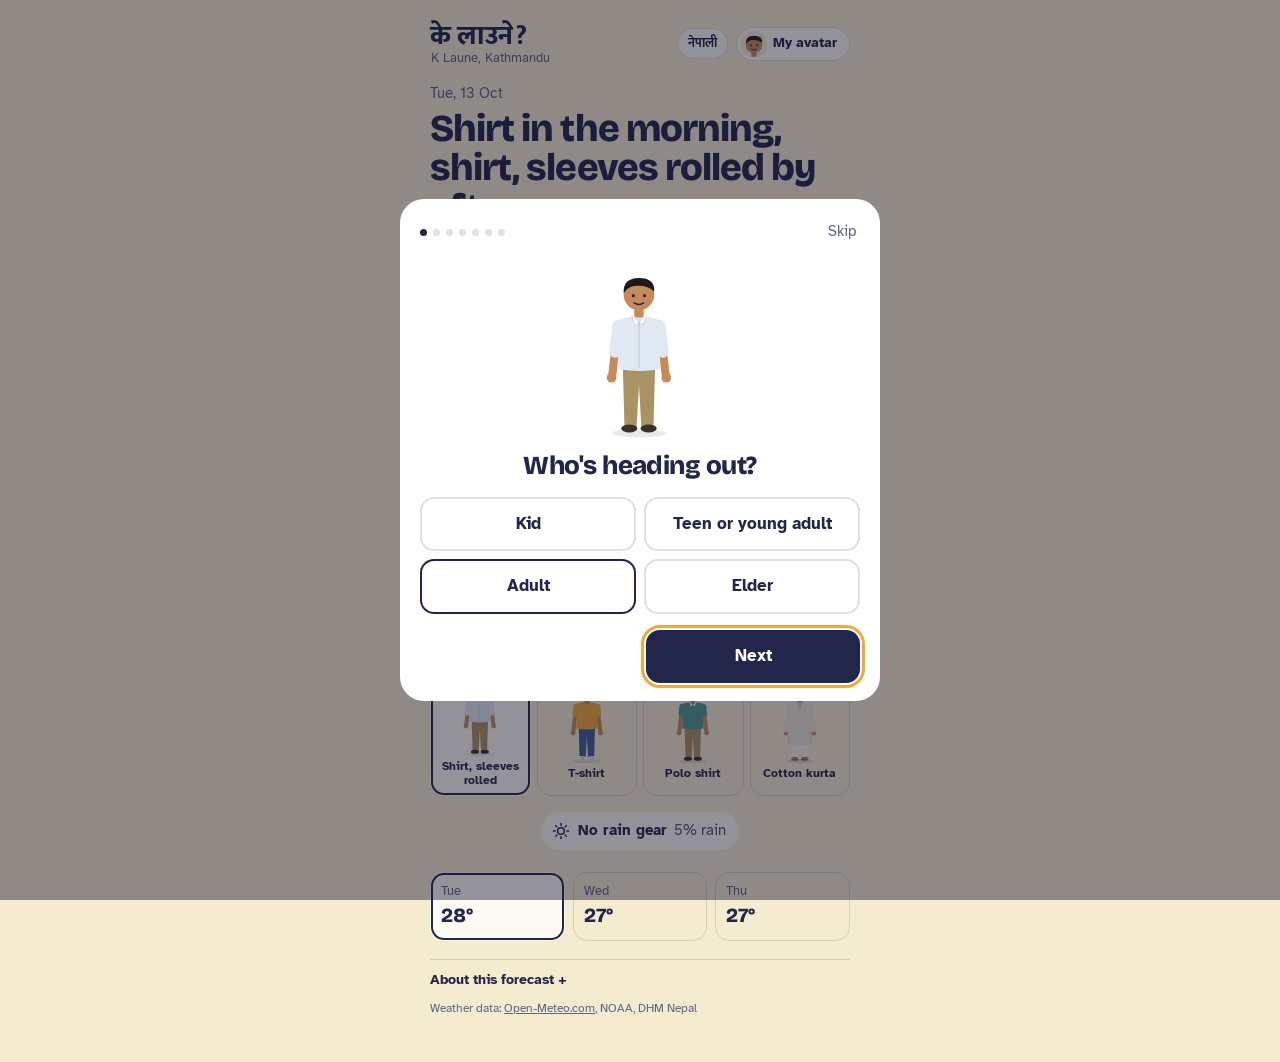
==== docs/index.html @ 072ea0e3 "K Laune (के लाउने?): MOS v2.1 forecasts, outfit app, verification log" ====
<!doctype html>
<html lang="en">
<head>
<meta charset="utf-8">
<meta name="viewport" content="width=device-width, initial-scale=1, viewport-fit=cover">
<title>के लाउने? K Laune — what to wear in Kathmandu</title>
<meta name="description" content="Kathmandu's forecast as an outfit on your own avatar: what to wear in the morning and afternoon, and whether to take an umbrella or raincoat.">
<link rel="preconnect" href="https://fonts.googleapis.com">
<link rel="preconnect" href="https://fonts.gstatic.com" crossorigin>
<link href="https://fonts.googleapis.com/css2?family=Bricolage+Grotesque:opsz,wght@12..96,600;12..96,800&family=Atkinson+Hyperlegible:wght@400;700&family=Mukta:wght@500;700;800&display=swap" rel="stylesheet">
<style>
:root{
  --ink:#22264b; --ink-soft:#5f6489; --line:rgba(34,38,75,.14); --card:rgba(255,255,255,.72); --sheet:#ffffff;
  --sky:#e4edf5; --monsoon:#3d6fb6; --marigold:#f2a93b; --floor:rgba(34,38,75,.10);
  --display:"Bricolage Grotesque", "Mukta", "Nirmala UI", system-ui, sans-serif;
  --body:"Atkinson Hyperlegible", "Mukta", "Nirmala UI", system-ui, -apple-system, "Segoe UI", sans-serif;
  box-sizing:border-box;
  padding-top:env(safe-area-inset-top,0px); padding-bottom:env(safe-area-inset-bottom,0px);
}
@media (prefers-color-scheme:dark){
  :root:not([data-theme="light"]){--ink:#eef1ff; --ink-soft:#a9aed6; --line:rgba(238,241,255,.16); --card:rgba(40,44,80,.72); --sheet:#22264a; --floor:rgba(0,0,0,.28)}
}
:root[data-theme="dark"]{--ink:#eef1ff; --ink-soft:#a9aed6; --line:rgba(238,241,255,.16); --card:rgba(40,44,80,.72); --sheet:#22264a; --floor:rgba(0,0,0,.28)}
html{scroll-padding-top:env(safe-area-inset-top,0px)}
*,*::before,*::after{box-sizing:border-box}
body{margin:0; color:var(--ink); font-family:var(--body); font-size:17px; line-height:1.45; background:var(--sky); transition:background-color .6s ease}
body[data-mood="cold"]{--sky:#d9e6f4} body[data-mood="mild"]{--sky:#e2eee2} body[data-mood="warm"]{--sky:#f5ebcf}
body[data-mood="hot"]{--sky:#f8ddc6} body[data-mood="rain"]{--sky:#d5dce8}
:root[data-theme="dark"] body{--sky:#1a1d37}
:root[data-theme="dark"] body[data-mood="hot"],:root[data-theme="dark"] body[data-mood="warm"]{--sky:#2a2134}
:root[data-theme="dark"] body[data-mood="rain"]{--sky:#152031}
main{max-width:460px; margin:0 auto; padding:22px 20px 32px}
header{display:flex; justify-content:space-between; align-items:center; gap:10px}
.logo{font-family:"Mukta", "Nirmala UI", var(--display); font-weight:800; font-size:27px; line-height:1; letter-spacing:0}
.logo small{display:block; margin:3px 0 0 1px; font-family:var(--body); font-weight:400; font-size:13px; color:var(--ink-soft); letter-spacing:0}
.hdr-right{display:flex; align-items:center; gap:8px}
.demo{font-size:12px; padding:2px 8px; border-radius:999px; border:1px solid var(--line); color:var(--ink-soft)}
.lang{border:1px solid var(--line); background:var(--card); color:inherit; font:inherit; font-size:13px; font-weight:700; border-radius:999px; padding:5px 10px; cursor:pointer}
.me{display:inline-flex; align-items:center; gap:6px; border:1px solid var(--line); background:var(--card); color:inherit; font:inherit; font-size:14px; font-weight:700; border-radius:999px; padding:3px 12px 3px 4px; cursor:pointer}
.me svg{width:26px; height:26px; border-radius:50%; background:var(--sky)}
.when{margin:18px 0 0; color:var(--ink-soft); font-size:15px}
h1{font-family:var(--display); font-weight:800; font-size:clamp(28px,8vw,38px); line-height:1.04; letter-spacing:-.025em; margin:4px 0 6px}
.stage{display:flex; justify-content:center; gap:6px; margin:6px -6px 0}
.look{flex:1 1 0; max-width:210px; text-align:center; appearance:none; background:none; border:0; color:inherit; font:inherit; padding:0 0 6px; border-radius:16px; cursor:pointer}
.stage.two .look[aria-pressed="true"]{background:var(--card)}
.ideas{margin:14px 0 0}
.ideas p{margin:0 0 8px; font-size:14px; color:var(--ink-soft); text-align:center}
.idea-row{display:grid; grid-template-columns:repeat(4,1fr); gap:6px}
.idea{appearance:none; border:1px solid var(--line); background:transparent; color:inherit; font:inherit; border-radius:14px; padding:4px 4px 8px; cursor:pointer; min-width:0}
.idea svg{display:block; width:100%; height:96px}
.idea span{display:block; font-size:12px; line-height:1.2; font-weight:700}
.idea[aria-pressed="true"]{background:var(--card); border-color:transparent; box-shadow:0 0 0 2px var(--ink) inset}
.look svg{display:block; width:100%; height:auto; max-height:300px}
.look .time{font-size:14px; color:var(--ink-soft)}
.look .temp{font-family:var(--display); font-weight:800; font-size:34px; line-height:1}
.look .feel{font-size:13px; color:var(--ink-soft)}
.look .wear{font-weight:700; font-size:15px}
.arrow{align-self:center; color:var(--ink-soft); font-size:22px; margin-top:-70px}
@media (prefers-reduced-motion:no-preference){
  .look.enter svg{animation:pop .5s cubic-bezier(.2,.9,.3,1.2) both}
  .look.enter + .arrow + .look.enter svg{animation-delay:.12s}
  @keyframes pop{from{opacity:0; transform:translateY(10px) scale(.96)}to{opacity:1; transform:none}}
}
.chips{display:flex; flex-wrap:wrap; justify-content:center; gap:8px; margin:16px 0 22px}
.chip{display:inline-flex; align-items:center; gap:7px; padding:8px 13px 8px 10px; border-radius:999px; background:var(--card); font-weight:700; font-size:15px}
.chip svg{width:20px; height:20px; stroke:currentColor; fill:none; stroke-width:1.8; stroke-linecap:round; stroke-linejoin:round}
.chip.wet{background:var(--monsoon); color:#fff}
.chip .sub{font-weight:400; opacity:.8}
.days{display:grid; grid-template-columns:repeat(3,1fr); gap:8px; margin:0 0 18px}
.day{appearance:none; border:1px solid var(--line); background:transparent; color:inherit; font:inherit; padding:9px 10px 10px; border-radius:14px; cursor:pointer; text-align:left; min-width:0}
.day[aria-pressed="true"]{background:var(--card); border-color:transparent; box-shadow:0 0 0 2px var(--ink) inset}
.day .d{display:block; font-size:13px; color:var(--ink-soft)}
.day .t{font-family:var(--display); font-weight:800; font-size:20px}
.day .u{font-size:14px; margin-left:4px}
button:focus-visible,summary:focus-visible{outline:3px solid var(--marigold); outline-offset:2px}
details{border-top:1px solid var(--line); padding-top:10px; font-size:14px; color:var(--ink-soft)}
summary{cursor:pointer; color:var(--ink); font-weight:700; list-style:none}
summary::-webkit-details-marker{display:none}
summary::after{content:" +"} details[open] summary::after{content:" −"}
details p{margin:8px 0}
.theme{background:none; border:1px solid var(--line); color:inherit; font:inherit; font-size:13px; border-radius:999px; padding:3px 10px; cursor:pointer}
.credit{font-size:12px; color:var(--ink-soft); margin-top:10px}
.credit a,details a{color:inherit}

/* ---- Make-your-avatar sheet ---- */
.sheet{position:fixed; inset:0; z-index:10; display:none; background:rgba(20,22,45,.45); padding:env(safe-area-inset-top,0px) 0 0}
.sheet.open{display:flex; align-items:flex-end; justify-content:center}
.panel{background:var(--sheet); width:100%; max-width:480px; max-height:100%; overflow:auto; border-radius:24px 24px 0 0;
  padding:18px 20px calc(18px + env(safe-area-inset-bottom,0px))}
@media (min-width:560px){.sheet.open{align-items:center} .panel{border-radius:24px}}
.panel-top{display:flex; justify-content:space-between; align-items:center}
.dots{display:flex; gap:6px}
.dots i{width:7px; height:7px; border-radius:50%; background:var(--line)}
.dots i.on{background:var(--ink)}
.skip{background:none; border:0; color:var(--ink-soft); font:inherit; font-size:15px; cursor:pointer; padding:4px}
.preview{display:flex; justify-content:center; height:190px; margin:6px 0 4px}
.preview svg{height:100%; width:auto}
.q{font-family:var(--display); font-weight:800; font-size:26px; letter-spacing:-.02em; margin:0 0 12px; text-align:center}
.opts{display:grid; grid-template-columns:1fr 1fr; gap:8px; margin:0 0 16px}
.opt{appearance:none; border:2px solid var(--line); background:transparent; color:inherit; font:inherit; font-weight:700; padding:13px 10px; border-radius:14px; cursor:pointer; text-align:center}
.opt small{display:block; font-weight:400; font-size:13px; color:var(--ink-soft)}
.opt[aria-pressed="true"]{border-color:var(--ink); background:var(--card)}
.glabel{margin:4px 0 8px; font-weight:700; font-size:14px; color:var(--ink-soft); text-align:center}
.swatches{display:flex; justify-content:center; gap:10px; margin:0 0 16px; flex-wrap:wrap}
.sw{width:44px; height:44px; border-radius:50%; border:3px solid transparent; cursor:pointer; box-shadow:0 0 0 1px var(--line)}
.sw[aria-pressed="true"]{border-color:var(--ink)}
.nav{display:flex; gap:10px}
.nav button{flex:1; font:inherit; font-weight:700; padding:13px; border-radius:14px; cursor:pointer}
.back{background:transparent; border:1px solid var(--line); color:inherit}
.next{background:var(--ink); color:var(--sheet); border:0}
</style>
</head>
<body data-mood="mild">
<main>
  <header>
    <span class="logo" lang="ne">के लाउने?<small id="t-sub">K Laune, Kathmandu</small></span>
    <span class="hdr-right"><span id="badge"></span><button class="lang" id="lang" type="button" aria-label="Change language"></button><button class="me" id="me" type="button"></button></span>
  </header>
  <p class="when" id="when">&nbsp;</p>
  <h1 id="headline">&nbsp;</h1>
  <div class="stage" id="stage" aria-live="polite"></div>
  <div class="ideas" id="ideas"></div>
  <div class="chips" id="chips"></div>
  <div class="days" id="days" role="group" aria-label="Choose a day"></div>
  <details>
    <summary id="t-about"></summary>
    <p id="conf"></p>
    <p id="updated"></p>
    <p id="t-how"></p>
    <p><button class="theme" id="theme" type="button"></button></p>
  </details>
  <p class="credit"><span id="t-data"></span> <a href="https://open-meteo.com/">Open-Meteo.com</a>, NOAA, DHM Nepal</p>
</main>

<div class="sheet" id="sheet" role="dialog" aria-modal="true" aria-labelledby="q">
  <div class="panel">
    <div class="panel-top"><span class="dots" id="dots"></span><button class="skip" id="skip" type="button"></button></div>
    <div class="preview" id="preview"></div>
    <h2 class="q" id="q"></h2>
    <div id="answers"></div>
    <div class="nav"><button class="back" id="back" type="button"></button><button class="next" id="next" type="button"></button></div>
  </div>
</div>
<script>
/* ===================== K Laune avatar + outfit engine (v3) ===================== */
const SKINS = ["#f1c9a5","#dfae84","#c68b59","#a86f45","#8a5530","#5f3a22"];
const HAIR_BLACK = "#1f1a17", HAIR_GREY = "#cfc9c1";
const INK = "#22264b";
const C = {
  tee:"#f2a93b", graphic:"#2f2f3a", polo:"#4e9a8e", shirt:"#dfe8f3", shirtF:"#f4e1e6", blouse:"#f4e1e6",
  sweater:"#9c3d54", hoodie:"#5b6b8c", hoodieF:"#c98aa4", jeans:"#3f5f8f", joggers:"#3b3f4f", chinos:"#a99263",
  trousers:"#3b3f55", trousersF:"#4a4560", shorts:"#5a6b7d", skirt:"#2f6f73", dress:"#2f6f73", sundress:"#e8b04a",
  jacket:"#34508a", bomber:"#5d6b3f", denim:"#4f78a8", blazer:"#2e3550", overcoat:"#7a6250", longcoat:"#a7764f",
  puffer:"#c2453d", cardigan:"#8a6d3b", istakot:"#2e3a55", shawl:"#6d5a8c",
  kurta:"#b8466a", kurtaSur:"#f3d9e0", kurtaM:"#e9e4d8", pyjama:"#f4f1ea", daura:"#efe4cb", dauraSur:"#e6dbc1",
  sari:"#c43d2f", sariBorder:"#e3b23c", sariBlouse:"#e3b23c",
  shoe:"#3a2f2a", sneaker:"#f4f4f6", sole:"#c9cdd6", tights:"#2b2a35", strap:"#7a5230",
  scarf:"#f2a93b", beanie:"#e9e2d0", raincoat:"#c9d84a", helmet:"#eef2f7", cap:"#4e9a8e",
  leather:"#2b2b30", flannel:"#b5413a", linen:"#e8dfcc", kurti:"#2f8f83",
  patasiBlouse:"#b3262e", patasi:"#1e1b22", patasiBorder:"#c22f35", patuka:"#f3efe6",
  bakhu:"#4a2f2a", bakhuBlouse:"#e9dfc8", cholo:"#d9577a", gunyu:"#3f8f5a", gunyuBorder:"#e3b23c"
};

/* ---------- Wardrobes: style → body → warmth tier 0 (very cold) … 5 (hot) ---------- */
const W_ = (label, top, o = {}) => ({label, top, ...o});
const WARDROBE = {
  street: {
    m:[W_("Puffer over hoodie","hoodie",{outer:"puffer",legs:"jeans",shoes:"sneaker"}), W_("Bomber jacket","tee",{outer:"bomber",legs:"jeans",shoes:"sneaker"}),
       W_("Hoodie","hoodie",{legs:"joggers",shoes:"sneaker"}), W_("Denim jacket","tee",{outer:"denim",legs:"jeans",shoes:"sneaker"}),
       W_("Graphic tee","graphic",{legs:"jeans",shoes:"sneaker"}), W_("Tee & shorts","graphic",{legs:"shorts",shoes:"sneaker",light:true})],
    f:[W_("Puffer over hoodie","hoodie",{outer:"puffer",legs:"jeans",shoes:"sneaker"}), W_("Bomber jacket","tee",{outer:"bomber",legs:"jeans",shoes:"sneaker"}),
       W_("Hoodie","hoodie",{legs:"jeans",shoes:"sneaker"}), W_("Denim jacket","tee",{outer:"denim",legs:"jeans",shoes:"sneaker"}),
       W_("Graphic tee","graphic",{legs:"jeans",shoes:"sneaker"}), W_("Tee & skirt","tee",{legs:"skirt",shoes:"sneaker",light:true})]
  },
  smart: {
    m:[W_("Overcoat","shirt",{outer:"overcoat",legs:"trousers",shoes:"shoe"}), W_("Shirt & blazer","shirt",{outer:"blazer",legs:"trousers",shoes:"shoe"}),
       W_("Sweater over shirt","sweater",{collar:true,legs:"chinos",shoes:"shoe"}), W_("Shirt","shirt",{legs:"chinos",shoes:"shoe"}),
       W_("Shirt, sleeves rolled","shirt",{rolled:true,legs:"chinos",shoes:"shoe"}), W_("Polo shirt","polo",{legs:"chinos",shoes:"shoe",light:true})],
    f:[W_("Long coat","blouse",{outer:"longcoat",legs:"trousers",shoes:"boot"}), W_("Blazer","blouse",{outer:"blazer",legs:"trousers",shoes:"shoe"}),
       W_("Sweater","sweater",{legs:"trousers",shoes:"shoe"}), W_("Blouse","blouse",{legs:"trousers",shoes:"shoe"}),
       W_("Short-sleeve blouse","blouse",{short:true,legs:"trousers",shoes:"shoe"}), W_("Light blouse","blouse",{short:true,legs:"trousers",shoes:"sandal",light:true})]
  },
  dress: {
    f:[W_("Dress, coat & tights","dress",{outer:"longcoat",legs:"tights",shoes:"boot"}), W_("Dress & cardigan","dress",{outer:"cardigan",legs:"tights",shoes:"boot"}),
       W_("Long-sleeve dress","dress",{legs:"tights",shoes:"shoe"}), W_("Long-sleeve dress","dress",{legs:"bare",shoes:"shoe"}),
       W_("Dress","dress",{short:true,legs:"bare",shoes:"shoe"}), W_("Sundress","sundress",{short:true,legs:"bare",shoes:"sandal",light:true})]
  },
  kurta: {
    m:[W_("Puffer over kurta","kurtaM",{outer:"puffer",legs:"pyjama",shoes:"shoe"}), W_("Kurta + coat","kurtaM",{outer:"jacket",legs:"pyjama",shoes:"shoe"}),
       W_("Kurta + istakot","kurtaM",{outer:"istakot",legs:"pyjama",shoes:"shoe"}), W_("Kurta-pyjama","kurtaM",{legs:"pyjama",shoes:"shoe"}),
       W_("Kurta-pyjama","kurtaM",{legs:"pyjama",shoes:"sandal"}), W_("Cotton kurta","kurtaM",{legs:"pyjama",shoes:"sandal",light:true})],
    f:[W_("Puffer over kurta","kurta",{outer:"puffer",legs:"suruwal",shoes:"shoe"}), W_("Kurta + shawl","kurta",{outer:"shawl",legs:"suruwal",shoes:"shoe"}),
       W_("Kurta + cardigan","kurta",{outer:"cardigan",legs:"suruwal",shoes:"shoe"}), W_("Kurta-suruwal","kurta",{legs:"suruwal",shoes:"shoe"}),
       W_("Cotton kurta","kurta",{short:true,legs:"suruwal",shoes:"sandal"}), W_("Light cotton kurta","kurta",{short:true,legs:"suruwal",shoes:"sandal",light:true})]
  },
  daura: {
    m:[W_("Puffer over daura","daura",{outer:"puffer",legs:"dauraSur",shoes:"shoe",topi:true}), W_("Daura + coat","daura",{outer:"jacket",legs:"dauraSur",shoes:"shoe",topi:true}),
       W_("Daura + istakot","daura",{outer:"istakot",legs:"dauraSur",shoes:"shoe",topi:true}), W_("Daura-suruwal","daura",{legs:"dauraSur",shoes:"shoe",topi:true}),
       W_("Daura-suruwal","daura",{legs:"dauraSur",shoes:"shoe",topi:true}), W_("Light daura","daura",{legs:"dauraSur",shoes:"sandal",topi:true,light:true})]
  },
  sari: {
    f:[W_("Puffer over sari","sari",{outer:"puffer",legs:"sari",shoes:"shoe"}), W_("Sari + shawl","sari",{outer:"shawl",legs:"sari",shoes:"shoe"}),
       W_("Sari + cardigan","sari",{outer:"cardigan",legs:"sari",shoes:"shoe"}), W_("Sari","sari",{legs:"sari",shoes:"shoe"}),
       W_("Sari","sari",{legs:"sari",shoes:"sandal"}), W_("Light cotton sari","sari",{legs:"sari",shoes:"sandal",light:true})]
  }
};
const STYLE_NAMES = {street:"Streetwear", smart:"Smart casual", dress:"Dresses", kurta:"Kurta", daura:"Daura-suruwal", sari:"Sari"};
const STYLE_SUB = {street:"tees, hoodies, jeans", smart:"shirts, blazers, trousers", dress:"dresses, cardigans", kurta:"kurta-suruwal / pyjama", daura:"with dhaka topi", sari:"with shawl in winter"};
const stylesFor = sex => Object.keys(WARDROBE).filter(k => WARDROBE[k][sex === "f" ? "f" : "m"]);
const defaultStyle = (age, sex) => age === "kid" || age === "young" ? "street" : age === "adult" ? "smart"
                                 : sex === "f" ? "sari" : sex === "m" ? "daura" : "kurta";
const HAIRS = {m:[["short","Short"],["buzz","Buzz cut"],["curly","Curly"],["tied","Tied back"]],
               f:[["long","Long"],["bun","Bun"],["braid","Braid"],["ponytail","Ponytail"],["bob","Bob"]],
               n:[["short","Short"],["buzz","Buzz cut"],["curly","Curly"],["long","Long"],["bun","Bun"],["bob","Bob"]]};
const TIER_MAX = [8,13,17,21,30,99];
const tierOf = t => TIER_MAX.findIndex(x => t < x);
const wardrobe = (P, tier) => WARDROBE[P.style][P.sex === "f" ? "f" : "m"][tier];

/* ---------- Body geometry ---------- */
const GEO = {
  m:{arms:[[34,76,27,136],[86,76,93,136]], hands:[[26,141],[94,141]], sl:36, sr:84,
     torso:(y, f = 0) => `M37 68 Q60 62 83 68 L${86 + f} ${y} Q60 ${y + 5} ${34 - f} ${y} Z`,
     legs:"M40 128 H80 L78 202 H63 L60 150 L57 202 H42 Z", legX:[49,71]},
  f:{arms:[[38,77,32,134],[82,77,88,134]], hands:[[31,139],[89,139]], sl:39, sr:81,
     torso:(y, f = 0) => y <= 112
       ? `M40 69 Q60 64 80 69 C79 88 77 100 77 ${y} Q60 ${y + 4} 43 ${y} C43 100 41 88 40 69 Z`
       : `M40 69 Q60 64 80 69 C79 88 76 100 77 110 C78 118 ${81 + f} ${y - 14} ${81 + f} ${y} Q60 ${y + 5} ${39 - f} ${y} C${39 - f} ${y - 14} 42 118 43 110 C44 100 41 88 40 69 Z`,
     legs:"M43 126 H77 L75 202 H63 L60 150 L57 202 H45 Z", legX:[50,70]}
};

/* ---------- Avatar ---------- */
function avatar(o, P){
  const W = o.outfit || wardrobe(P, o.tier), G = GEO[P.sex === "f" ? "f" : "m"], fem = P.sex === "f";
  const skin = SKINS[P.skin], hairCol = P.age === "elder" ? HAIR_GREY : HAIR_BLACK, cold = o.tier === 0;
  const tunicLen = W.top === "kurta" || W.top === "kurtaM" || W.top === "daura" ? (fem ? 172 : 168) : W.top === "kurti" ? 152 : W.top === "bakhuM" ? 170 : 0;
  const long = !(W.short || ["tee","graphic","polo","sundress"].includes(W.top));
  const modern = o.outfit ? o.outfit.family === "modern" : ["street"].includes(P.style);
  const backpack = modern && !["smart"].includes(P.style) && (P.age === "young" || P.age === "kid") && !o.raincoat;
  let s = `<ellipse cx="60" cy="210" rx="34" ry="5" fill="var(--floor)"/>`;

  // hair behind the body
  if (!o.raincoat) s += hairBack(P.hair, hairCol, fem);
  // hood behind the head
  if (W.top === "hoodie" && W.outer !== "puffer") s += `<path d="M42 64 Q60 46 78 64 L74 72 Q60 64 46 72 Z" fill="${fem ? C.hoodieF : C.hoodie}"/>`;

  // ---- legs + shoes
  s += legs(W, G, skin, fem);
  s += shoes(W.shoes, G, skin);

  // ---- arms (skin) + hands
  s += G.arms.map(([x1,y1,x2,y2]) => `<line x1="${x1}" y1="${y1}" x2="${x2}" y2="${y2}" stroke="${skin}" stroke-width="${fem ? 9 : 10}" stroke-linecap="round"/>`).join("");
  s += G.hands.map(([x,y]) => `<circle cx="${x}" cy="${y}" r="${fem ? 5.5 : 6}" fill="${o.gloves ? "#2b2f45" : skin}"/>`).join("");

  // ---- main top
  const topCol = {tee:C.tee, graphic:C.graphic, polo:C.polo, shirt:fem ? C.shirtF : C.shirt, blouse:C.blouse, sweater:C.sweater,
    hoodie:fem ? C.hoodieF : C.hoodie, kurta:C.kurta, kurtaM:C.kurtaM, daura:C.daura, sari:C.sariBlouse, dress:C.dress, sundress:C.sundress,
    flannel:C.flannel, linen:C.linen, kurti:C.kurti, patasi:C.patasiBlouse, bakhu:C.bakhuBlouse, bakhuM:C.bakhu, cholo:C.cholo}[W.top];
  if (W.top === "dress" || W.top === "sundress") {
    s += `<path d="${fem ? "M43 108 H77 L90 184 Q60 190 30 184 Z" : "M38 108 H82 L92 184 Q60 190 28 184 Z"}" fill="${topCol}"/>`;
    s += `<path d="${G.torso(112)}" fill="${topCol}"/><path d="M43 110 Q60 114 77 110" stroke="#000" stroke-opacity=".15" stroke-width="2" fill="none"/>`;
    if (W.top === "sundress") s += `<path d="M47 70 Q60 80 73 70" stroke="${skin}" stroke-width="7" fill="none"/>`;
  } else if (W.top === "bakhu") {          // Sherpa chuba: sleeveless robe over a blouse, striped apron
    s += `<path d="${G.torso(112)}" fill="${C.bakhuBlouse}"/>`;
    s += `<path d="M${G.sl + 4} 70 L${G.sr - 4} 70 L${G.sr + 8} 204 H${G.sl - 8} Z" fill="${C.bakhu}"/>`;
    s += [0,1,2,3,4,5,6,7,8].map(i => `<rect x="49" y="${122 + i * 8.6}" width="22" height="8.6" fill="${["#c43d2f","#e3b23c","#3f8f5a","#3d6fb6","#e9dfc8","#c43d2f","#e3b23c","#3f8f5a","#3d6fb6"][i]}"/>`).join("");
    s += `<rect x="${G.sl}" y="114" width="${G.sr - G.sl}" height="7" rx="2" fill="#c43d2f"/>`;
  } else if (W.top === "patasi" || W.top === "cholo") {   // haku patasi / gunyu-cholo: blouse, patuka at the waist
    s += `<path d="${G.torso(122)}" fill="${topCol}"/>`;
    if (W.top === "cholo") s += `<path d="M44 68 Q60 92 76 110 M76 68 Q60 92 44 110" stroke="#000" stroke-opacity=".18" stroke-width="1.6" fill="none"/>`;
    s += `<rect x="${G.sl + 1}" y="116" width="${G.sr - G.sl - 2}" height="12" rx="3" fill="${C.patuka}"/>`;
  } else if (W.top === "sari") {
    s += `<path d="${G.torso(110)}" fill="${C.sariBlouse}"/><path d="M43 108 Q60 112 77 108 L78 126 H42 Z" fill="${skin}"/>`;
  } else if (tunicLen) {
    s += `<path d="${G.torso(tunicLen, fem ? 6 : 4)}" fill="${topCol}"/>`;
    s += `<path d="M${fem ? 35 : 33} ${tunicLen - 26} L${fem ? 33 : 31} ${tunicLen} M${fem ? 85 : 87} ${tunicLen - 26} L${fem ? 87 : 89} ${tunicLen}" stroke="#000" stroke-opacity=".15" stroke-width="1.5"/>`;
    if (W.top === "daura") s += `<path d="M44 68 Q66 92 80 126" stroke="#000" stroke-opacity=".22" stroke-width="1.6" fill="none"/><circle cx="70" cy="100" r="1.8" fill="#8a6d3b"/><circle cx="77" cy="114" r="1.8" fill="#8a6d3b"/>`;
    else s += `<path d="M54 64 L60 80 L66 64" stroke="${W.top === "kurta" ? skin : "#c9c2b0"}" stroke-width="3" fill="none"/>`;
  } else {
    s += `<path d="${G.torso(130)}" fill="${topCol}"/>`;
    if (W.top === "flannel") s += [78,94,110].map(y => `<path d="M${G.sl} ${y} H${G.sr}" stroke="#4a1f1c" stroke-opacity=".55" stroke-width="3"/>`).join("") +
      [46,56,64,74].map(x => `<path d="M${x} 66 V130" stroke="#4a1f1c" stroke-opacity=".4" stroke-width="2.5"/>`).join("");
    if (W.top === "graphic") s += `<circle cx="60" cy="96" r="9" fill="${C.tee}"/><path d="M55 96 L59 100 L66 92" stroke="${INK}" stroke-width="2" fill="none"/>`;
    if (W.top === "tee" || W.top === "graphic") s += `<path d="M52 64 Q60 70 68 64" stroke="${skin}" stroke-width="4" fill="none"/>`;
    if (W.top === "sweater") s += `<path d="M${fem ? 40 : 35} 125 Q60 130 ${fem ? 80 : 85} 125" stroke="#000" stroke-opacity=".18" stroke-width="5" fill="none"/>`;
    if (W.top === "hoodie") s += `<path d="M48 108 H72 L74 124 H46 Z" fill="#000" opacity=".12"/><path d="M55 66 V82 M65 66 V82" stroke="#fff" stroke-width="1.5"/>`;
    if (["shirt","polo","flannel","linen"].includes(W.top) || W.collar) s += `<path d="M51 63 L60 72 L55 76 Z M69 63 L60 72 L65 76 Z" fill="${W.collar ? C.shirt : "#fff"}" stroke="#000" stroke-opacity=".15"/>`;
    if (["shirt","flannel","linen"].includes(W.top) && !W.collar) s += `<path d="M60 72 V128" stroke="#000" stroke-opacity=".15" stroke-width="1.2"/>`;
    if (W.top === "blouse") s += `<path d="M50 65 Q60 76 70 65" stroke="#fff" stroke-width="3" fill="none"/>`;
  }
  // ---- sleeves
  const outerSleeve = {jacket:C.jacket, bomber:C.bomber, denim:C.denim, leather:C.leather, blazer:C.blazer, overcoat:C.overcoat, longcoat:C.longcoat,
                       puffer:C.puffer, cardigan:C.cardigan}[W.outer];
  const sleeveCol = outerSleeve || topCol, sw = W.outer === "puffer" ? 17 : outerSleeve ? 15 : (fem ? 11 : 13);
  if (W.top !== "sundress") s += G.arms.map(([x1,y1,x2,y2]) => {
    if (long && !W.rolled || outerSleeve) return `<line x1="${x1}" y1="${y1}" x2="${x2}" y2="${y2 - 3}" stroke="${sleeveCol}" stroke-width="${sw}" stroke-linecap="round"/>` +
      (W.outer === "bomber" ? `<line x1="${x2 + (x1 - x2) * .08}" y1="${y2 - 8}" x2="${x2}" y2="${y2 - 3}" stroke="#4a5532" stroke-width="${sw}" stroke-linecap="round"/>` : "");
    const k = W.rolled ? .55 : .3;
    return `<line x1="${x1}" y1="${y1}" x2="${x1 + (x2 - x1) * k}" y2="${y1 + (y2 - y1) * k}" stroke="${topCol}" stroke-width="${fem ? 12 : 14}" stroke-linecap="round"/>`;
  }).join("");
  // sari pallu
  if (W.top === "cholo" && W.outer !== "puffer") s += `<path d="M80 126 L86 122 L46 64 L38 69 Z" fill="${C.gunyu}"/><path d="M82 124 L86 122 L46 64 L43 66 Z" fill="${C.gunyuBorder}"/>`;
  if (W.top === "sari" && W.outer !== "puffer") s += `<path d="M80 128 L86 124 L46 64 L38 69 Z" fill="${C.sari}"/><path d="M82 126 L86 124 L46 64 L43 66 Z" fill="${C.sariBorder}"/>`;

  if (W.top === "bakhuM") s += `<path d="M44 68 Q64 90 78 128" stroke="#000" stroke-opacity=".25" stroke-width="1.6" fill="none"/><rect x="${G.sl - 1}" y="118" width="${G.sr - G.sl + 2}" height="8" rx="3" fill="#c43d2f"/>`;
  // ---- outer layers
  const len = tunicLen ? 150 : W.top === "sari" || W.top === "dress" ? 150 : 136;
  const panels = (col, l, gap = 3) => `<path d="M${G.sl} 67 L${60 - gap} 65 L${60 - gap - 1} ${l} L${G.sl - 3} ${l - 2} Z" fill="${col}"/><path d="M${G.sr} 67 L${60 + gap} 65 L${60 + gap + 1} ${l} L${G.sr + 3} ${l - 2} Z" fill="${col}"/>`;
  if (W.outer === "jacket") s += panels(C.jacket, len) + `<path d="M49 64 L57 65 L52 80 Z M71 64 L63 65 L68 80 Z" fill="#26407a"/>`;
  if (W.outer === "leather") s += panels(C.leather, 132) + `<path d="M48 63 L58 67 L53 78 Z M72 63 L62 67 L67 78 Z" fill="#1c1c20"/><path d="M57 66 L56 132" stroke="#9aa0ad" stroke-width="1.4"/>`;
  if (W.outer === "denim") s += panels(C.denim, 134) + `<path d="M${G.sl + 4} 92 H55 M65 92 H${G.sr - 4}" stroke="#fff" stroke-opacity=".5" stroke-width="1.2" stroke-dasharray="2 2"/><path d="M48 63 L57 66 L53 76 Z M72 63 L63 66 L67 76 Z" fill="#3d6492"/>`;
  if (W.outer === "bomber") s += `<path d="${G.torso(130)}" fill="${C.bomber}"/><path d="M${fem ? 42 : 36} 126 Q60 131 ${fem ? 78 : 84} 126" stroke="#4a5532" stroke-width="6" fill="none"/><path d="M60 66 V130" stroke="#c9b98f" stroke-width="1.5"/><path d="M50 64 Q60 70 70 64" stroke="#4a5532" stroke-width="5" fill="none"/>`;
  if (W.outer === "blazer") s += panels(C.blazer, len, 5) + `<path d="M${G.sl + 6} 66 L55 66 L57 92 Z M${G.sr - 6} 66 L65 66 L63 92 Z" fill="#232a40"/><circle cx="56" cy="110" r="1.6" fill="#cdb68f"/>`;
  if (W.outer === "overcoat" || W.outer === "longcoat") {
    const col = C[W.outer];
    s += panels(col, fem ? 176 : 170, 2) + `<path d="M${G.sl + 5} 66 L56 66 L57 90 Z M${G.sr - 5} 66 L64 66 L63 90 Z" fill="#000" opacity=".15"/>`;
    if (W.outer === "longcoat") s += `<rect x="${G.sl - 2}" y="112" width="${G.sr - G.sl + 4}" height="6" rx="2" fill="#7d5636"/>`;
  }
  if (W.outer === "cardigan") s += panels(C.cardigan, len, 6);
  if (W.outer === "istakot") s += `<path d="M${G.sl + 3} 68 L56 66 L57 128 L${G.sl + 2} 126 Z" fill="${C.istakot}"/><path d="M${G.sr - 3} 68 L64 66 L63 128 L${G.sr - 2} 126 Z" fill="${C.istakot}"/><circle cx="61" cy="90" r="1.4" fill="#cdb68f"/><circle cx="61" cy="104" r="1.4" fill="#cdb68f"/>`;
  if (W.outer === "shawl") s += `<path d="M${G.sl - 3} 70 Q60 58 ${G.sr + 3} 70 L${G.sr + 6} 98 Q60 88 ${G.sl - 6} 98 Z" fill="${C.shawl}"/><path d="M${G.sl - 6} 96 L${G.sl} 150 L${G.sl + 10} 148 L${G.sl + 8} 92 Z M${G.sr + 6} 96 L${G.sr} 150 L${G.sr - 10} 148 L${G.sr - 8} 92 Z" fill="${C.shawl}"/>`;
  if (W.outer === "puffer") {
    const pl = fem && (W.top === "dress" || W.top === "sari" || tunicLen) ? 160 : len;
    s += `<path d="${G.torso(pl, 3)}" fill="${C.puffer}"/>` + [84,100,116,132,148].filter(y => y < pl - 4).map(y => `<path d="M${G.sl - 2} ${y} Q60 ${y + 5} ${G.sr + 2} ${y}" stroke="#000" stroke-opacity=".16" stroke-width="2" fill="none"/>`).join("");
  }
  if (cold || W.scarf) s += `<path d="M44 64 Q60 74 76 64 L77 70 Q60 80 43 70 Z" fill="${C.scarf}"/><rect x="62" y="70" width="8" height="22" rx="3" fill="${C.scarf}"/>`;
  if (backpack) s += `<path d="M${G.sl + 6} 66 L${G.sl + 9} 112 M${G.sr - 6} 66 L${G.sr - 9} 112" stroke="${C.strap}" stroke-width="4" stroke-linecap="round"/>`;
  if (o.raincoat) s += `<path d="M28 62 Q60 50 92 62 L104 160 Q60 168 16 160 Z" fill="${C.raincoat}" opacity=".93"/><path d="M60 58 V164" stroke="#000" stroke-opacity=".15" stroke-width="1.5"/>`;

  // ---- neck + head
  s += `<rect x="${fem ? 55 : 54}" y="54" width="${fem ? 10 : 12}" height="12" rx="4" fill="${skin}"/><circle cx="60" cy="38" r="${P.age === "kid" ? 21 : 19}" fill="${skin}"/>`;
  const hatted = cold || W.topi || o.cap || o.raincoat;
  if (o.raincoat) s += `<path d="M38 44 Q36 12 60 12 Q84 12 82 44 Q80 22 60 21 Q40 22 38 44 Z" fill="${C.raincoat}"/>`;
  else if (!hatted) s += hairFront(P.hair, hairCol);
  else if (["long","braid","bob","ponytail"].includes(P.hair)) s += `<path d="M41 36 Q41 28 46 26 L44 42 Z M79 36 Q79 28 74 26 L76 42 Z" fill="${hairCol}"/>`;
  if (P.hair === "braid" && !o.raincoat) s += [56,66,76,86,96].map((y,i) => `<ellipse cx="${74 + i * .6}" cy="${y}" rx="4.4" ry="5.8" fill="${hairCol}"/>`).join("");
  if (!o.raincoat) {
    if (cold) s += `<path d="M40 36 Q40 14 60 14 Q80 14 80 36 Z" fill="${C.beanie}"/><rect x="39" y="31" width="42" height="7" rx="3.5" fill="#d5ccb5"/><circle cx="60" cy="12" r="4" fill="${C.beanie}"/>`;
    else if (W.topi) s += `<path d="M42 28 L45 13 Q60 9 75 13 L78 28 Z" fill="#8b2b2b"/><path d="M44 18 H76 M43 23 H77" stroke="#f2a93b" stroke-width="2" stroke-dasharray="3 2"/>`;
    else if (o.cap) s += `<path d="M41 31 Q42 16 60 16 Q78 16 79 31 Z" fill="${C.cap}"/><path d="M58 30 Q76 27 90 33 Q76 35 58 33 Z" fill="#3c7f74"/>`;
  }
  // ---- face
  if (o.sunglasses) s += `<rect x="46" y="36" width="11" height="6" rx="3" fill="${INK}"/><rect x="63" y="36" width="11" height="6" rx="3" fill="${INK}"/><line x1="57" y1="38" x2="63" y2="38" stroke="${INK}" stroke-width="1.5"/>`;
  else {
    s += `<circle cx="53" cy="39" r="2" fill="${INK}"/><circle cx="67" cy="39" r="2" fill="${INK}"/>`;
    if (fem) s += `<path d="M50 36 L48 34.5 M70 36 L72 34.5" stroke="${INK}" stroke-width="1.2" stroke-linecap="round"/>`;
    if (P.age === "elder") s += `<circle cx="53" cy="39" r="5.5" stroke="${INK}" stroke-width="1.3" fill="none"/><circle cx="67" cy="39" r="5.5" stroke="${INK}" stroke-width="1.3" fill="none"/><line x1="58.5" y1="39" x2="61.5" y2="39" stroke="${INK}" stroke-width="1.3"/>`;
  }
  if (P.facial === "beard") s += `<path d="M42 40 Q44 58 60 59 Q76 58 78 40 Q74 50 66 50 Q60 46 54 50 Q46 50 42 40 Z" fill="${hairCol}"/>`;
  if (P.facial === "mustache" || P.facial === "beard") s += `<path d="M53 46 Q60 42 67 46 Q60 45 53 46 Z" fill="${hairCol}" stroke="${hairCol}" stroke-width="2"/>`;
  s += `<path d="M54 48 Q60 52 66 48" stroke="${INK}" stroke-width="1.8" fill="none" stroke-linecap="round"/>`;
  if (fem) s += `<path d="M56 49 Q60 51 64 49" stroke="#b5505a" stroke-width="1.6" fill="none" stroke-linecap="round" opacity=".7"/>`;

  // ---- accessories
  if (o.helmet) s += `<path d="M6 160 A13 13 0 0 1 32 160 Z" fill="${C.helmet}" stroke="${INK}" stroke-width="1.3"/><path d="M10 156 H28" stroke="#5d7fa8" stroke-width="3"/>`;
  else if (o.bottle) s += `<rect x="${G.hands[0][0] - 7}" y="134" width="10" height="20" rx="3" fill="#7cc4e0" stroke="${INK}" stroke-width="1.2"/>`;
  const hx = G.hands[1][0], hy = G.hands[1][1];
  if (o.umbrella === "closed") s += `<path d="M${hx + 4} ${hy - 1} L${hx + 18} ${hy + 55}" stroke="${INK}" stroke-width="3" stroke-linecap="round"/><path d="M${hx + 1} ${hy - 5} Q${hx - 2} ${hy - 13} ${hx + 4} ${hy - 14}" stroke="${INK}" stroke-width="3" fill="none" stroke-linecap="round"/><path d="M${hx + 6} ${hy + 5} L${hx + 14} ${hy + 9} L${hx + 20} ${hy + 51} L${hx + 16} ${hy + 55} Z" fill="${C.jacket}"/>`;
  if (o.umbrella === "open") s += `<line x1="${hx}" y1="${hy}" x2="${hx}" y2="-2" stroke="${INK}" stroke-width="3"/><path d="M${hx - 40} 2 Q${hx} -34 ${hx + 40} 2 Q${hx + 30} -4 ${hx + 20} 2 Q${hx + 10} -4 ${hx} 2 Q${hx - 10} -4 ${hx - 20} 2 Q${hx - 30} -4 ${hx - 40} 2 Z" fill="${C.jacket}"/>`;
  if (o.rain) s += [[8,20],[22,60],[114,70],[4,100],[120,120],[30,186]].map(([x,y]) => `<line x1="${x}" y1="${y}" x2="${x - 3}" y2="${y + 9}" stroke="${C.jacket}" stroke-width="2" stroke-linecap="round" opacity=".7"/>`).join("");

  const scale = {kid:.76, young:.93, adult:1, elder:.97}[P.age];
  const body = scale === 1 ? s : `<g transform="translate(60 210) scale(${scale}) translate(-60 -210)">${s}</g>`;
  const vb = o.umbrella === "open" ? "-12 -40 152 262" : "-12 -14 146 236";
  return `<svg viewBox="${vb}" xmlns="http://www.w3.org/2000/svg" role="img" aria-label="${((o.time || "") + ": " + W.label).replace(/&/g, "and")}">${body}</svg>`;
}

function legs(W, G, skin, fem){
  const [lx, rx] = G.legX;
  const bare = (y0, col = skin) => `<line x1="${lx}" y1="${y0}" x2="${lx}" y2="200" stroke="${col}" stroke-width="9" stroke-linecap="round"/><line x1="${rx}" y1="${y0}" x2="${rx}" y2="200" stroke="${col}" stroke-width="9" stroke-linecap="round"/>`;
  switch (W.legs) {
    case "jeans": return `<path d="${G.legs}" fill="${C.jeans}"/><path d="M${lx + 2} 160 V200 M${rx - 2} 160 V200" stroke="#fff" stroke-opacity=".15" stroke-width="1"/>`;
    case "joggers": return `<path d="${G.legs}" fill="${C.joggers}"/><path d="M${lx - 6} 196 H${lx + 7} M${rx - 7} 196 H${rx + 6}" stroke="#2a2d3a" stroke-width="5"/>`;
    case "chinos": return `<path d="${G.legs}" fill="${C.chinos}"/>`;
    case "trousers": return `<path d="${G.legs}" fill="${fem ? C.trousersF : C.trousers}"/>`;
    case "shorts": return bare(160) + `<path d="M40 126 H80 L79 164 H62 L60 146 L58 164 H41 Z" fill="${C.shorts}"/>`;
    case "skirt": return bare(176) + `<path d="M43 118 H77 L86 180 Q60 185 34 180 Z" fill="${C.skirt}"/>`;
    case "tights": return bare(170, C.tights);
    case "bare": return bare(176);
    case "pyjama": return `<path d="M41 128 H79 L79 202 H63 L60 150 L57 202 H41 Z" fill="${C.pyjama}"/>`;
    case "suruwal": return `<path d="M43 128 H77 L74 202 H64 L60 150 L56 202 H46 Z" fill="${C.kurtaSur}"/>`;
    case "dauraSur": return `<path d="M42 128 H78 L75 202 H64 L60 150 L56 202 H45 Z" fill="${C.dauraSur}"/>`;
    case "patasi": return `<path d="M38 124 H82 L88 204 H32 Z" fill="${C.patasi}"/><path d="M33 194 H87 L88 204 H32 Z M66 124 L70 204 H75 L71 124 Z" fill="${C.patasiBorder}"/>`;
    case "gunyu": return `<path d="M38 124 H82 L88 204 H32 Z" fill="${C.gunyu}"/><path d="M33 196 H87 L88 204 H32 Z" fill="${C.gunyuBorder}"/><path d="M55 130 L52 196 M62 130 L62 196 M69 130 L72 196" stroke="#000" stroke-opacity=".12" stroke-width="1.5"/>`;
    case "none": return "";
    case "sari": return `<path d="M38 124 H82 L88 204 H32 Z" fill="${C.sari}"/><path d="M33 196 H87 L88 204 H32 Z" fill="${C.sariBorder}"/><path d="M55 130 L52 196 M62 130 L62 196 M69 130 L72 196" stroke="#000" stroke-opacity=".12" stroke-width="1.5"/>`;
  }
  return `<path d="${G.legs}" fill="${C.trousers}"/>`;
}
function shoes(type, G, skin){
  const [lx, rx] = G.legX;
  const pair = f => f(lx - 1) + f(rx + 1);
  switch (type) {
    case "sneaker": return pair(x => `<ellipse cx="${x}" cy="203" rx="10.5" ry="5.5" fill="${C.sneaker}"/><path d="M${x - 9} 206 H${x + 9}" stroke="${C.sole}" stroke-width="2"/><path d="M${x - 3} 200 L${x + 4} 203" stroke="${C.cap}" stroke-width="2"/>`);
    case "sandal": return pair(x => `<ellipse cx="${x}" cy="204" rx="9" ry="4" fill="${skin}"/><path d="M${x - 9} 207 H${x + 9}" stroke="#7a5230" stroke-width="2.5"/><path d="M${x - 5} 201 Q${x} 205 ${x + 5} 201" stroke="#7a5230" stroke-width="2" fill="none"/>`);
    case "boot": return pair(x => `<path d="M${x - 5} 184 H${x + 5} L${x + 6} 200 Q${x + 11} 202 ${x + 10} 207 H${x - 8} Q${x - 9} 201 ${x - 5} 200 Z" fill="#3a2a24"/>`);
    default: return pair(x => `<ellipse cx="${x}" cy="204" rx="10" ry="5" fill="${C.shoe}"/>`);
  }
}
function hairBack(style, col, fem){
  switch (style) {
    case "long": return `<path d="M41 30 Q38 70 40 98 H80 Q82 70 79 30 Z" fill="${col}"/>`;
    case "bob": return `<path d="M40 32 Q37 52 40 60 H80 Q83 52 80 32 Z" fill="${col}"/>`;
    case "ponytail": return `<path d="M76 26 Q92 34 86 74 Q84 82 80 76 Q86 50 74 34 Z" fill="${col}"/>`;
    case "tied": return `<circle cx="78" cy="26" r="6" fill="${col}"/>`;
    case "bun": return `<circle cx="60" cy="17" r="8" fill="${col}"/>`;
  }
  return "";
}
function hairFront(style, col){
  switch (style) {
    case "buzz": return `<path d="M42 34 Q42 19 60 19 Q78 19 78 34 Q72 25 60 25 Q48 25 42 34 Z" fill="${col}"/>`;
    case "curly": return `<path d="M40 36 Q36 26 44 22 Q44 14 52 16 Q56 10 63 14 Q70 11 74 18 Q82 18 80 28 Q84 32 80 37 Q74 27 60 27 Q46 27 40 36 Z" fill="${col}"/>`;
    case "bun": case "long": case "braid": case "ponytail": case "tied":
      return `<path d="M41 40 Q38 17 60 17 Q82 17 79 40 Q76 26 60 26 Q44 26 41 40 Z" fill="${col}"/>`;
    case "bob": return `<path d="M40 42 Q37 17 60 17 Q83 17 80 42 Q78 30 66 25 Q52 28 46 26 Q42 32 40 42 Z" fill="${col}"/>`;
    default: return `<path d="M41 36 Q40 17 60 17 Q80 17 79 34 Q70 25 54 27 Q46 28 41 36 Z" fill="${col}"/>`;
  }
}

/* ---------- Personalised looks for one forecast day ---------- */
function looks(d, P){
  const pref = [-2, 0, 2][P.cold];
  const morningT = d.min_temp_c + 0.25 * (d.max_temp_c - d.min_temp_c);
  const feelM = morningT - (P.ride ? 4 : 0) + pref, feelA = d.max_temp_c - (P.ride ? 2 : 0) + pref;
  const m = tierOf(feelM), a = tierOf(feelA), heavy = d.rain_prob >= 0.7;
  const rainA = d.umbrella ? (P.ride ? {raincoat:true} : {umbrella: heavy ? "open" : "closed"}) : {};
  const rainM = d.umbrella ? (P.ride ? {raincoat:true} : {umbrella:"closed"}) : {};
  const aft = {tier:a, t:d.max_temp_c, feel:feelA, time:"Afternoon", rain:heavy && d.umbrella, helmet:P.ride,
    cap: P.style === "street" && feelA >= 26 && !d.umbrella, sunglasses: feelA >= 30 && !d.umbrella, bottle: a === 5, ...rainA};
  const mor = {tier:m, t:morningT, feel:feelM, time:"Morning", gloves:P.ride && feelM < 12, helmet:P.ride, ...rainM};
  if (wardrobe(P, m).label === wardrobe(P, a).label) return [{...aft, time:"All day", tRange:[morningT, d.max_temp_c]}];
  return [mor, aft];
}
const labelOf = (o, P) => (o.outfit || wardrobe(P, o.tier)).label;

/* ---------- Outfit ideas: alternatives that suit the same warmth tier ---------- */
const MODERN_STYLES = ["street","smart","dress"];
const A_ = (label, sex, family, spec) => ({label, sex, family, ...spec});
const IDEAS = [
  // 0: very cold
  [A_("Down jacket","all","modern",{top:"sweater",outer:"puffer",legs:"jeans",shoes:"sneaker"}),
   A_("Sweater + jacket","all","modern",{top:"sweater",outer:"jacket",legs:"trousers",shoes:"shoe",scarf:true}),
   A_("Kurta + pashmina","f","trad",{top:"kurta",outer:"shawl",legs:"suruwal",shoes:"shoe",scarf:true}),
   A_("Kurta + pashmina","m","trad",{top:"kurtaM",outer:"shawl",legs:"pyjama",shoes:"shoe",scarf:true}),
   A_("Sari + pashmina","f","trad",{top:"sari",outer:"shawl",legs:"sari",shoes:"shoe"}),
   A_("Daura, coat & topi","m","trad",{top:"daura",outer:"jacket",legs:"dauraSur",shoes:"shoe",topi:true}),
   A_("Bakhu","f","trad",{top:"bakhu",legs:"none",shoes:"boot"}),
   A_("Bakhu","m","trad",{top:"bakhuM",legs:"trousers",shoes:"boot"})],
  // 1: cold
  [A_("Leather jacket","all","modern",{top:"tee",outer:"leather",legs:"jeans",shoes:"boot"}),
   A_("Hoodie + denim jacket","all","modern",{top:"hoodie",outer:"denim",legs:"jeans",shoes:"sneaker"}),
   A_("Sweater + scarf","all","modern",{top:"sweater",legs:"jeans",shoes:"shoe",scarf:true}),
   A_("Kurta + shawl","f","trad",{top:"kurta",outer:"shawl",legs:"suruwal",shoes:"shoe"}),
   A_("Kurta + coat","m","trad",{top:"kurtaM",outer:"jacket",legs:"pyjama",shoes:"shoe"}),
   A_("Daura + istakot","m","trad",{top:"daura",outer:"istakot",legs:"dauraSur",shoes:"shoe",topi:true}),
   A_("Haku patasi + shawl","f","trad",{top:"patasi",outer:"shawl",legs:"patasi",shoes:"shoe"}),
   A_("Bakhu","f","trad",{top:"bakhu",legs:"none",shoes:"boot"}),
   A_("Bakhu","m","trad",{top:"bakhuM",legs:"trousers",shoes:"boot"})],
  // 2: cool
  [A_("Sweater","all","modern",{top:"sweater",legs:"jeans",shoes:"sneaker"}),
   A_("Cardigan over tee","all","modern",{top:"tee",outer:"cardigan",legs:"jeans",shoes:"sneaker"}),
   A_("Light jacket","all","modern",{top:"tee",outer:"jacket",legs:"chinos",shoes:"sneaker"}),
   A_("Flannel shirt","all","modern",{top:"flannel",legs:"jeans",shoes:"shoe"}),
   A_("Kurta + cardigan","f","trad",{top:"kurta",outer:"cardigan",legs:"suruwal",shoes:"shoe"}),
   A_("Sari + cardigan","f","trad",{top:"sari",outer:"cardigan",legs:"sari",shoes:"shoe"}),
   A_("Kurta + istakot","m","trad",{top:"kurtaM",outer:"istakot",legs:"pyjama",shoes:"shoe"}),
   A_("Daura + istakot","m","trad",{top:"daura",outer:"istakot",legs:"dauraSur",shoes:"shoe",topi:true})],
  // 3: mild
  [A_("Long sleeves","all","modern",{top:"sleeves",legs:"jeans",shoes:"sneaker"}),
   A_("Flannel shirt","all","modern",{top:"flannel",legs:"chinos",shoes:"shoe"}),
   A_("Light cardigan","all","modern",{top:"tee",outer:"cardigan",legs:"chinos",shoes:"shoe"}),
   A_("Kurti with jeans","f","modern",{top:"kurti",legs:"jeans",shoes:"sneaker"}),
   A_("Kurta-suruwal","f","trad",{top:"kurta",legs:"suruwal",shoes:"shoe"}),
   A_("Kurta-pyjama","m","trad",{top:"kurtaM",legs:"pyjama",shoes:"shoe"}),
   A_("Sari","f","trad",{top:"sari",legs:"sari",shoes:"shoe"}),
   A_("Daura-suruwal","m","trad",{top:"daura",legs:"dauraSur",shoes:"shoe",topi:true}),
   A_("Haku patasi","f","trad",{top:"patasi",legs:"patasi",shoes:"shoe"})],
  // 4: warm
  [A_("T-shirt","all","modern",{top:"tee",legs:"jeans",shoes:"sneaker"}),
   A_("Polo shirt","all","modern",{top:"polo",legs:"chinos",shoes:"shoe"}),
   A_("Short-sleeve shirt","all","modern",{top:"shirt",short:true,legs:"chinos",shoes:"shoe"}),
   A_("Dress","f","modern",{top:"dress",short:true,legs:"bare",shoes:"sandal"}),
   A_("Kurti with jeans","f","modern",{top:"kurti",short:true,legs:"jeans",shoes:"sandal"}),
   A_("Cotton kurta","f","trad",{top:"kurta",short:true,legs:"suruwal",shoes:"sandal"}),
   A_("Cotton kurta","m","trad",{top:"kurtaM",legs:"pyjama",shoes:"sandal"}),
   A_("Sari","f","trad",{top:"sari",legs:"sari",shoes:"sandal"}),
   A_("Gunyu-cholo","f","trad",{top:"cholo",rolled:true,legs:"gunyu",shoes:"sandal"}),
   A_("Daura-suruwal","m","trad",{top:"daura",legs:"dauraSur",shoes:"sandal",topi:true})],
  // 5: hot
  [A_("Linen shirt","all","modern",{top:"linen",rolled:true,legs:"chinos",shoes:"sandal",light:true}),
   A_("Tee & shorts","m","modern",{top:"tee",legs:"shorts",shoes:"sneaker",light:true}),
   A_("Tee & shorts","n","modern",{top:"tee",legs:"shorts",shoes:"sneaker",light:true}),
   A_("Tee & skirt","f","modern",{top:"tee",legs:"skirt",shoes:"sandal",light:true}),
   A_("Sundress","f","modern",{top:"sundress",short:true,legs:"bare",shoes:"sandal",light:true}),
   A_("Light cotton kurta","f","trad",{top:"kurta",short:true,legs:"suruwal",shoes:"sandal",light:true}),
   A_("Light cotton kurta","m","trad",{top:"kurtaM",legs:"pyjama",shoes:"sandal",light:true}),
   A_("Light cotton sari","f","trad",{top:"sari",legs:"sari",shoes:"sandal",light:true}),
   A_("Light daura","m","trad",{top:"daura",legs:"dauraSur",shoes:"sandal",topi:true,light:true})]
];
/* Up to 3 ideas: mostly from the person's own family of styles, plus one crossover. */
function ideasFor(o, P){
  const sex = P.sex === "f" ? "f" : P.sex === "m" ? "m" : "n";
  const fam = MODERN_STYLES.includes(P.style) ? "modern" : "trad";
  const primary = labelOf(o, P);
  const ok = x => x.sex === "all" || x.sex === sex || (sex === "n" && x.sex === "m" && !["daura","bakhuM"].includes(x.top));
  const pool = IDEAS[o.tier].filter(x => ok(x) && x.label !== primary);
  const seen = new Set();
  const uniq = pool.filter(x => !seen.has(x.label) && seen.add(x.label));
  const own = uniq.filter(x => x.family === fam).slice(0, 2);
  const cross = uniq.filter(x => x.family !== fam).slice(0, 1);
  return own.concat(cross);
}
/* ===================== Language: English / Roman Nepali (Kathmandu mix) ===================== */
const I18N = {
  en: {
    langBtn:"नेपाली", sub:"K Laune, Kathmandu", today:"Today", tomorrow:"Tomorrow", morning:"Morning", afternoon:"Afternoon", allDay:"All day",
    head2:(a,b) => `${a} in the morning, ${b} by afternoon.`, head1:a => `${a} works all day.`,
    ideas:t => t === "All day" ? "Other ideas for today" : `Other ideas for the ${t.toLowerCase()}`,
    feels:(t,ride) => `feels ${t}°${ride ? " on the ride" : ""}`,
    umbrella:"Umbrella", raincoat:"Raincoat", noRain:"No rain gear", rainPct:p => `${p}% rain`, gloves:"Gloves", layer:"Spare layer", water:"Water",
    about:"About this forecast",
    how:"A model trained on Kathmandu Airport records corrects several global weather models. Mornings use the temperature around 8 am, afternoons the day's high. Riders get one layer warmer advice for the wind.",
    conf:(m,lo,hi) => `Afternoon high most likely ${m}°; 8 in 10 days like this land between ${lo}° and ${hi}°.`,
    confFar:"Days further out are rougher estimates, usually within about 2° of the actual high.",
    updated:t => `Updated ${t}; a new forecast arrives every evening.`, data:"Weather data:",
    dark:"Switch to dark", light:"Switch to light", sample:"Sample data", me:"My avatar", chooseDay:"Choose a day",
    next:"Next", back:"Back", done:"Done", skip:"Skip",
    q:{age:"Who's heading out?", sex:"Dress them as", skin:"Pick a skin tone", hair:"Hair", style:"What do they usually wear?", ride:"How do they get around?", cold:"In the cold, they…"},
    facial:"Facial hair", suggested:" (suggested)",
    opt:{kid:"Kid", young:"Teen or young adult", adult:"Adult", elder:"Elder", m:"Man", f:"Woman", n:"Rather not say",
      walk:"Walk or bus", ride:"Scooter or bike", rideSub:"advice adds wind chill", cold0:"Feel it easily", cold1:"About average", cold2:"Rarely feel it",
      none:"None", mustache:"Mustache", beard:"Beard"},
    hair:{}, styleName:{}, styleSub:{}, label:{}
  },
  ne: {
    langBtn:"EN", sub:"काठमाडौं", today:"आज", tomorrow:"भोलि", morning:"बिहान", afternoon:"दिउँसो", allDay:"दिनभरि",
    head2:(a,b) => `बिहान ${a}, दिउँसो ${b}।`, head1:a => `दिनभरि ${a} ठिक हुन्छ।`,
    ideas:t => t === "दिनभरि" ? "आजका लागि अरू idea" : `${t}का लागि अरू idea`,
    feels:(t,ride) => `${ride ? "scooter मा " : ""}${t}° जस्तो लाग्छ`,
    umbrella:"छाता बोक्ने", raincoat:"Raincoat लगाउने", noRain:"छाता चाहिँदैन", rainPct:p => `${p}% पानी`, gloves:"Gloves लगाउने", layer:"Extra layer बोक्ने", water:"पानी बोक्ने",
    about:"यो forecast बारे",
    how:"Kathmandu Airport को record मा train गरिएको model ले global weather model हरू सच्याउँछ। बिहानका लागि ८ बजेतिरको temperature, दिउँसोका लागि दिनको सबैभन्दा बढी। Scooter चलाउनेलाई हावाको चिसो हिसाब गरेर एक layer बढी सुझाव दिन्छ।",
    conf:(m,lo,hi) => `दिउँसो धेरैजसो ${m}°; यस्ता 10 दिनमा 8 दिन ${lo}° देखि ${hi}° बीच हुन्छ।`,
    confFar:"टाढाका दिनको forecast अलि अन्दाजी हो, actual भन्दा 2° जति फरक पर्न सक्छ।",
    updated:t => `Update: ${t}; हरेक साँझ नयाँ forecast आउँछ।`, data:"Weather data:",
    dark:"Dark mode", light:"Light mode", sample:"Sample data", me:"मेरो avatar", chooseDay:"दिन छान्नुहोस्",
    next:"अर्को", back:"पछाडि", done:"भयो", skip:"पछि गर्छु",
    q:{age:"कसका लागि?", sex:"केटा कि केटी?", skin:"छालाको रङ", hair:"कपाल", style:"प्रायः के लगाउनुहुन्छ?", ride:"कसरी आउजाउ गर्नुहुन्छ?", cold:"जाडो कत्तिको लाग्छ?"},
    facial:"जुँगा / दाह्री", suggested:" (सुझाव)",
    opt:{kid:"Kid", young:"Teen / youth", adult:"Adult", elder:"Senior", m:"केटा / पुरुष", f:"केटी / महिला", n:"भन्न चाहन्न",
      walk:"हिँडेर / bus मा", ride:"Scooter / bike मा", rideSub:"हावाको चिसो पनि हिसाब गर्छ", cold0:"छिट्टै जाडो लाग्छ", cold1:"Normal", cold2:"खासै जाडो लाग्दैन",
      none:"छैन", mustache:"जुँगा", beard:"दाह्री"},
    hair:{short:"छोटो", buzz:"Buzz cut", curly:"Curly", tied:"बाँधेको", long:"लामो", bun:"जुरो", braid:"चुल्ठी", ponytail:"Ponytail", bob:"Bob cut"},
    styleName:{street:"Streetwear", smart:"Smart casual", dress:"Dress", kurta:"कुर्ता", daura:"दौरा-सुरुवाल", sari:"साडी"},
    styleSub:{street:"T-shirt, hoodie, jeans", smart:"Shirt, blazer, pant", dress:"Dress, cardigan", kurta:"कुर्ता-सुरुवाल / पाइजामा", daura:"ढाका टोपीसँग", sari:"जाडोमा shawl सँग"},
    label:{
      "Puffer over hoodie":"Hoodie माथि puffer", "Bomber jacket":"Bomber jacket", "Hoodie":"Hoodie", "Denim jacket":"Denim jacket",
      "Graphic tee":"Graphic T-shirt", "Tee & shorts":"T-shirt र half pant", "Tee & skirt":"T-shirt र skirt",
      "Overcoat":"Overcoat", "Shirt & blazer":"Shirt र blazer", "Sweater over shirt":"Shirt माथि sweater", "Shirt":"Shirt",
      "Shirt, sleeves rolled":"Shirt, बाहुला मोडेर", "Polo shirt":"Polo T-shirt", "Long coat":"लामो coat", "Blazer":"Blazer", "Sweater":"Sweater",
      "Blouse":"Blouse", "Short-sleeve blouse":"छोटो बाहुलाको blouse", "Light blouse":"हल्का blouse",
      "Dress, coat & tights":"Dress, coat र stocking", "Dress & cardigan":"Dress र cardigan", "Long-sleeve dress":"लामो बाहुलाको dress", "Dress":"Dress", "Sundress":"हल्का sundress",
      "Puffer over kurta":"कुर्ता माथि puffer", "Kurta + coat":"कुर्ता र coat", "Kurta + istakot":"कुर्ता र इस्टकोट", "Kurta-pyjama":"कुर्ता-पाइजामा",
      "Cotton kurta":"सुती कुर्ता", "Kurta + shawl":"कुर्ता र सल", "Kurta + cardigan":"कुर्ता र cardigan", "Kurta-suruwal":"कुर्ता-सुरुवाल", "Light cotton kurta":"हल्का सुती कुर्ता",
      "Puffer over daura":"दौरा माथि puffer", "Daura + coat":"दौरा र coat", "Daura + istakot":"दौरा र इस्टकोट", "Daura-suruwal":"दौरा-सुरुवाल", "Light daura":"हल्का दौरा",
      "Puffer over sari":"साडी माथि puffer", "Sari + shawl":"साडी र सल", "Sari + cardigan":"साडी र cardigan", "Sari":"साडी", "Light cotton sari":"हल्का सुती साडी",
      "Down jacket":"Down jacket", "Sweater + jacket":"Sweater र jacket", "Kurta + pashmina":"कुर्ता र पश्मिना", "Sari + pashmina":"साडी र पश्मिना",
      "Daura, coat & topi":"दौरा, coat र ढाका टोपी", "Bakhu":"बख्खु", "Leather jacket":"Leather jacket", "Hoodie + denim jacket":"Hoodie र denim jacket",
      "Sweater + scarf":"Sweater र muffler", "Haku patasi + shawl":"हाकु पटासी र सल", "Haku patasi":"हाकु पटासी", "Cardigan over tee":"T-shirt माथि cardigan",
      "Light jacket":"हल्का jacket", "Flannel shirt":"Flannel shirt", "Long sleeves":"लामो बाहुला", "Light cardigan":"हल्का cardigan", "Kurti with jeans":"कुर्ती र jeans",
      "T-shirt":"T-shirt", "Short-sleeve shirt":"छोटो बाहुलाको shirt", "Gunyu-cholo":"गुन्यू-चोलो", "Linen shirt":"Linen shirt"
    },

    weekdays:["आइतबार","सोमबार","मंगलबार","बुधबार","बिहिबार","शुक्रबार","शनिबार"],
    months:["Jan","Feb","Mar","Apr","May","Jun","Jul","Aug","Sep","Oct","Nov","Dec"]
  }
};
let LANG = "en";
try { LANG = localStorage.getItem("klaune-lang") || ((navigator.language || "").startsWith("ne") ? "ne" : "en"); } catch(e) {}
const T = () => I18N[LANG];
const tLabel = s => (LANG === "ne" && T().label[s]) || s;
/* ===================== Forecast data ===================== */
const SAMPLE = {
  issued_for:"2026-10-12", generated_at:"2026-10-12T18:20:00+05:45", sample:true,
  days:[
    {date:"2026-10-13", horizon:1, model:"MOS v2", max_temp_c:26.8, min_temp_c:12.6, max_range_c:[25.2,28.5], min_range_c:[11.4,13.9], rain_prob:0.18, umbrella:false, layer:false},
    {date:"2026-10-14", horizon:2, model:"Champion v2 / Rain v1", max_temp_c:22.1, min_temp_c:14.4, rain_prob:0.74, umbrella:true, layer:false},
    {date:"2026-10-15", horizon:3, model:"Champion v2 / Rain v1", max_temp_c:31.0, min_temp_c:18.6, rain_prob:0.08, umbrella:false, layer:false}
  ]
};
const r = Math.round;
const lc = s => /^T-shirt/.test(s) ? s : s[0].toLowerCase() + s.slice(1);

/* ===================== Profile ===================== */
const DEFAULT = {age:"adult", sex:"m", skin:2, hair:"short", facial:"none", style:"smart", ride:false, cold:1};
function normalise(p){
  p = {...DEFAULT, ...p};
  if (p.style === "everyday") p.style = defaultStyle(p.age, p.sex);            // profiles saved by older versions
  if (!stylesFor(p.sex).includes(p.style)) p.style = defaultStyle(p.age, p.sex);
  if (!HAIRS[p.sex].some(([v]) => v === p.hair)) p.hair = HAIRS[p.sex][0][0];
  if (p.sex !== "m" || p.age === "kid") p.facial = "none";
  return p;
}
let P = {...DEFAULT}, hasProfile = false;
try { const s = JSON.parse(localStorage.getItem("klaune-profile")); if (s) { P = normalise(s); hasProfile = true; } } catch(e) {}
const saveProfile = () => { try { localStorage.setItem("klaune-profile", JSON.stringify(P)); } catch(e) {} };

/* ===================== Main page ===================== */
const ICON = {
  umbrella:'<svg viewBox="0 0 24 24"><path d="M3 12a9 9 0 0 1 18 0H3z"/><path d="M12 12v7a2 2 0 0 1-4 0"/></svg>',
  coat:'<svg viewBox="0 0 24 24"><path d="M8 3h8l4 5-2 2v11H6V10L4 8l4-5z"/><path d="M12 3v18"/></svg>',
  dry:'<svg viewBox="0 0 24 24"><circle cx="12" cy="12" r="4"/><path d="M12 3v2M12 19v2M3 12h2M19 12h2M5.6 5.6l1.4 1.4M17 17l1.4 1.4M5.6 18.4L7 17M17 7l1.4-1.4"/></svg>',
  layer:'<svg viewBox="0 0 24 24"><path d="M12 4l9 5-9 5-9-5 9-5z"/><path d="M3 14l9 5 9-5"/></svg>',
  water:'<svg viewBox="0 0 24 24"><path d="M12 3c3 5 6 8 6 11a6 6 0 0 1-12 0c0-3 3-6 6-11z"/></svg>',
  gloves:'<svg viewBox="0 0 24 24"><path d="M7 21v-6L5 11V6a1.5 1.5 0 0 1 3 0v4V4a1.5 1.5 0 0 1 3 0v6V4.5a1.5 1.5 0 0 1 3 0V11V7a1.5 1.5 0 0 1 3 0v7l-2 7H7z"/></svg>'
};
const lab = o => tLabel(labelOf(o, P));
function headline(L){
  return L.length === 1 ? T().head1(LANG === "ne" ? lc(lab(L[0])) : lab(L[0]))
                        : T().head2(LANG === "ne" ? lc(lab(L[0])) : lab(L[0]), lc(lab(L[1])));
}
function chips(d, L){
  const pct = r(d.rain_prob * 100), out = [];
  const t = T(), rp = `<span class="sub">${t.rainPct(pct)}</span>`;
  if (d.umbrella) out.push(P.ride ? `<span class="chip wet">${ICON.coat}${t.raincoat} ${rp}</span>`
                                   : `<span class="chip wet">${ICON.umbrella}${t.umbrella} ${rp}</span>`);
  else out.push(`<span class="chip">${ICON.dry}${t.noRain} ${rp}</span>`);
  if (L.some(o => o.gloves)) out.push(`<span class="chip">${ICON.gloves}${t.gloves}</span>`);
  if (d.layer && d.max_temp_c < 25) out.push(`<span class="chip">${ICON.layer}${t.layer}</span>`);
  if (L.some(o => o.bottle)) out.push(`<span class="chip">${ICON.water}${t.water}</span>`);
  return out.join("");
}
function dayName(iso){
  const d = new Date(iso + "T12:00:00"), n = new Date(), t = T();
  const diff = Math.round((d - new Date(n.getFullYear(), n.getMonth(), n.getDate(), 12)) / 864e5);
  const wd = LANG === "ne" ? t.weekdays[d.getDay()] : d.toLocaleDateString("en-GB",{weekday:"short"});
  const date = LANG === "ne" ? `${wd}, ${d.getDate()} ${t.months[d.getMonth()]}` : d.toLocaleDateString("en-GB",{weekday:"short", day:"numeric", month:"short"});
  const short = LANG === "ne" ? wd.replace(/बार$/, "") : wd;
  return diff === 0 ? {s:t.today, l:`${t.today}, ${date}`} : diff === 1 ? {s:t.tomorrow, l:`${t.tomorrow}, ${date}`} : {s:short, l:date};
}
const mood = d => d.rain_prob >= .6 ? "rain" : ["cold","cold","mild","mild","warm","hot"][tierOf(d.max_temp_c)];

let FC, SEL = 0, FOCUS = null;
const OVR = {};                       // chosen alternative outfits, per "day:look"
function render(i){
  if (i !== SEL) FOCUS = null;
  SEL = i;
  const d = FC.days[i], L = looks(d, P);
  L.forEach((o, j) => { const k = `${i}:${j}:${o.tier}`; if (OVR[k]) o.outfit = OVR[k]; });
  if (FOCUS === null || FOCUS >= L.length) FOCUS = L.length - 1;
  document.body.dataset.mood = mood(d);
  document.getElementById("when").textContent = dayName(d.date).l;
  document.getElementById("headline").textContent = headline(L);
  const stage = document.getElementById("stage");
  stage.className = "stage" + (L.length > 1 ? " two" : "");
  stage.innerHTML = L.map((o, j) => {
    const temp = o.tRange ? `${r(o.tRange[0])}–${r(o.tRange[1])}°` : `${r(o.t)}°`;
    const feel = !o.tRange && Math.abs(o.feel - o.t) >= 1 ? `<div class="feel">${T().feels(r(o.feel), P.ride)}</div>` : "";
    const time = {Morning:T().morning, Afternoon:T().afternoon, "All day":T().allDay}[o.time];
    return (j ? '<span class="arrow" aria-hidden="true">→</span>' : "") +
      `<button class="look enter" type="button" data-j="${j}" aria-pressed="${j === FOCUS}">${avatar(o, P)}<div class="time">${time}</div><div class="temp">${temp}</div>${feel}<div class="wear">${lab(o)}</div></button>`;
  }).join("");
  drawIdeas(L);
  document.getElementById("chips").innerHTML = chips(d, L);
  document.querySelectorAll(".day").forEach((b, j) => b.setAttribute("aria-pressed", j === i));
  document.getElementById("conf").textContent = d.max_range_c
    ? T().conf(r(d.max_temp_c), r(d.max_range_c[0]), r(d.max_range_c[1])) : T().confFar;
  meButton(); staticText();
}
function drawIdeas(L){
  const o = L[FOCUS], base = {...o, outfit:undefined};
  const own = {...wardrobe(P, o.tier), family: MODERN_STYLES.includes(P.style) ? "modern" : "trad"};
  const opts = [own, ...ideasFor(base, P)];
  const current = labelOf(o, P);
  const time = {Morning:T().morning, Afternoon:T().afternoon, "All day":T().allDay}[o.time];
  document.getElementById("ideas").innerHTML = `<p>${T().ideas(time)}</p><div class="idea-row">` + opts.map((x, n) =>
    `<button class="idea" type="button" data-n="${n}" aria-pressed="${x.label === current}">${avatar({...base, outfit:x, umbrella:null, rain:false, helmet:false, bottle:false}, P)}<span>${tLabel(x.label)}</span></button>`).join("") + `</div>`;
  document.getElementById("ideas").onclick = e => {
    const b = e.target.closest(".idea"); if (!b) return;
    const x = opts[+b.dataset.n], k = `${SEL}:${FOCUS}:${o.tier}`;
    if (+b.dataset.n === 0) delete OVR[k]; else OVR[k] = x;
    render(SEL);
  };
}
function meButton(){
  // tiny head-and-shoulders crop of the user's avatar
  const svg = avatar({tier:3, time:"You"}, {...P, age: P.age === "kid" ? "adult" : P.age}).replace(/viewBox="[^"]+"/, 'viewBox="30 6 60 60"');
  document.getElementById("me").innerHTML = svg + T().me;
}
function drawDays(){
  document.getElementById("days").innerHTML = FC.days.map((d, j) =>
    `<button class="day" type="button" aria-pressed="${j === SEL}" data-i="${j}"><span class="d">${dayName(d.date).s}</span>` +
    `<span class="t">${r(d.max_temp_c)}°</span>${d.umbrella ? '<span class="u" aria-hidden="true">☂</span>' : ""}</button>`).join("");
}
function staticText(){
  const t = T(), g = FC && FC.generated_at ? new Date(FC.generated_at) : null;
  document.documentElement.lang = LANG === "ne" ? "ne" : "en";
  document.getElementById("t-sub").textContent = t.sub;
  document.getElementById("lang").textContent = t.langBtn;
  document.getElementById("t-about").textContent = t.about;
  document.getElementById("t-how").textContent = t.how;
  document.getElementById("t-data").textContent = t.data;
  document.getElementById("days").setAttribute("aria-label", t.chooseDay);
  document.getElementById("badge").innerHTML = FC && FC.sample ? `<span class="demo">${t.sample}</span>` : "";
  document.getElementById("updated").textContent = g ? t.updated(g.toLocaleString("en-GB",{weekday:"short", hour:"2-digit", minute:"2-digit"})) : "";
  document.getElementById("theme").textContent = document.documentElement.dataset.theme === "dark" ? t.light : t.dark;
  document.getElementById("skip").textContent = t.skip;
  document.getElementById("back").textContent = t.back;
}
function start(fc){
  FC = fc;
  document.getElementById("stage").addEventListener("click", e => {
    const b = e.target.closest(".look"); if (!b) return;
    FOCUS = +b.dataset.j; render(SEL);
  });
  const todayISO = new Date().toLocaleDateString("en-CA");
  const first = Math.max(0, FC.days.findIndex(d => d.date >= todayISO));
  SEL = first; drawDays();
  document.getElementById("days").addEventListener("click", e => { const b = e.target.closest(".day"); if (b) render(+b.dataset.i); });
  render(first);
  if (!hasProfile) openSheet();
}

/* ===================== Make-your-avatar questionnaire ===================== */
const O = k => T().opt[k];
const STEPS = [
  {q:"age", groups: () => [{key:"age", opts:["kid","young","adult","elder"].map(k => [k, O(k)])}]},
  {q:"sex", groups: () => [{key:"sex", opts:["m","f","n"].map(k => [k, O(k)])}]},
  {q:"skin", swatches:true},
  {q:"hair", groups: d => [{key:"hair", opts:HAIRS[d.sex].map(([v, en]) => [v, T().hair[v] || en])}].concat(d.sex === "m" && d.age !== "kid"
      ? [{key:"facial", label:T().facial, opts:["none","mustache","beard"].map(k => [k, O(k)])}] : [])},
  {q:"style", groups: d => [{key:"style", opts:stylesFor(d.sex).map(k => [k, T().styleName[k] || STYLE_NAMES[k],
      (T().styleSub[k] || STYLE_SUB[k]) + (k === defaultStyle(d.age, d.sex) ? T().suggested : "")])}]},
  {q:"ride", groups: () => [{key:"ride", opts:[[false, O("walk")], [true, O("ride"), O("rideSub")]]}]},
  {q:"cold", groups: () => [{key:"cold", opts:[[0, O("cold0")], [1, O("cold1")], [2, O("cold2")]]}]}
];
let step = 0, draft = {...P}, stylePicked = false;
const sheet = document.getElementById("sheet");
function openSheet(){ draft = {...P}; step = 0; stylePicked = false; sheet.classList.add("open"); drawStep(); document.getElementById("next").focus(); }
function closeSheet(save){
  if (save) { P = normalise(draft); hasProfile = true; saveProfile(); }
  else if (!hasProfile) { hasProfile = true; saveProfile(); }
  sheet.classList.remove("open"); render(SEL); document.getElementById("me").focus();
}
function drawStep(){
  const S = STEPS[step], d = FC ? FC.days[SEL] : SAMPLE.days[0];
  draft = normalise(draft);
  document.getElementById("dots").innerHTML = STEPS.map((_, i) => `<i class="${i <= step ? "on" : ""}"></i>`).join("");
  const L = looks(d, draft);
  document.getElementById("preview").innerHTML = avatar(L[L.length - 1], draft);
  document.getElementById("q").textContent = T().q[S.q];
  const A = document.getElementById("answers");
  A.innerHTML = S.swatches
    ? `<div class="swatches">${SKINS.map((c, i) => `<button class="sw" type="button" data-k="skin" data-v="${i}" style="background:${c}" aria-label="Skin tone ${i + 1}" aria-pressed="${draft.skin === i}"></button>`).join("")}</div>`
    : S.groups(draft).map(g => (g.label ? `<p class="glabel">${g.label}</p>` : "") +
        `<div class="opts">${g.opts.map(([v, t, sub]) => `<button class="opt" type="button" data-k="${g.key}" data-v='${JSON.stringify(v)}' aria-pressed="${draft[g.key] === v}">${t}${sub ? `<small>${sub}</small>` : ""}</button>`).join("")}</div>`).join("");
  document.getElementById("back").style.visibility = step ? "visible" : "hidden";
  document.getElementById("next").textContent = step === STEPS.length - 1 ? T().done : T().next;
}
document.getElementById("answers").addEventListener("click", e => {
  const b = e.target.closest("[data-v]"); if (!b) return;
  const k = b.dataset.k, v = JSON.parse(b.dataset.v);
  draft[k] = v;
  if (k === "style") stylePicked = true;
  if ((k === "age" || k === "sex") && !stylePicked) draft.style = defaultStyle(draft.age, draft.sex);
  drawStep();
});
document.getElementById("next").addEventListener("click", () => step < STEPS.length - 1 ? (step++, drawStep()) : closeSheet(true));
document.getElementById("back").addEventListener("click", () => { if (step) { step--; drawStep(); } });
document.getElementById("skip").addEventListener("click", () => closeSheet(false));
document.getElementById("me").addEventListener("click", openSheet);
document.addEventListener("keydown", e => { if (e.key === "Escape" && sheet.classList.contains("open")) closeSheet(false); });

/* ===================== Boot + theme ===================== */
fetch("forecast.json", {cache:"no-store"}).then(x => x.ok ? x.json() : Promise.reject()).then(start).catch(() => start(SAMPLE));
const root = document.documentElement, tb = document.getElementById("theme");
function setTheme(t){ root.dataset.theme = t; tb.textContent = t === "dark" ? T().light : T().dark;
  try{ localStorage.setItem("klaune-theme", t); }catch(e){} }
let saved = null; try{ saved = localStorage.getItem("klaune-theme"); }catch(e){}
setTheme(saved || (matchMedia("(prefers-color-scheme: dark)").matches ? "dark" : "light"));
tb.addEventListener("click", () => setTheme(root.dataset.theme === "dark" ? "light" : "dark"));

document.getElementById("lang").addEventListener("click", () => {
  LANG = LANG === "en" ? "ne" : "en";
  try { localStorage.setItem("klaune-lang", LANG); } catch(e) {}
  if (FC) { drawDays(); render(SEL); }
  if (sheet.classList.contains("open")) drawStep();
});
</script>
</body></html>
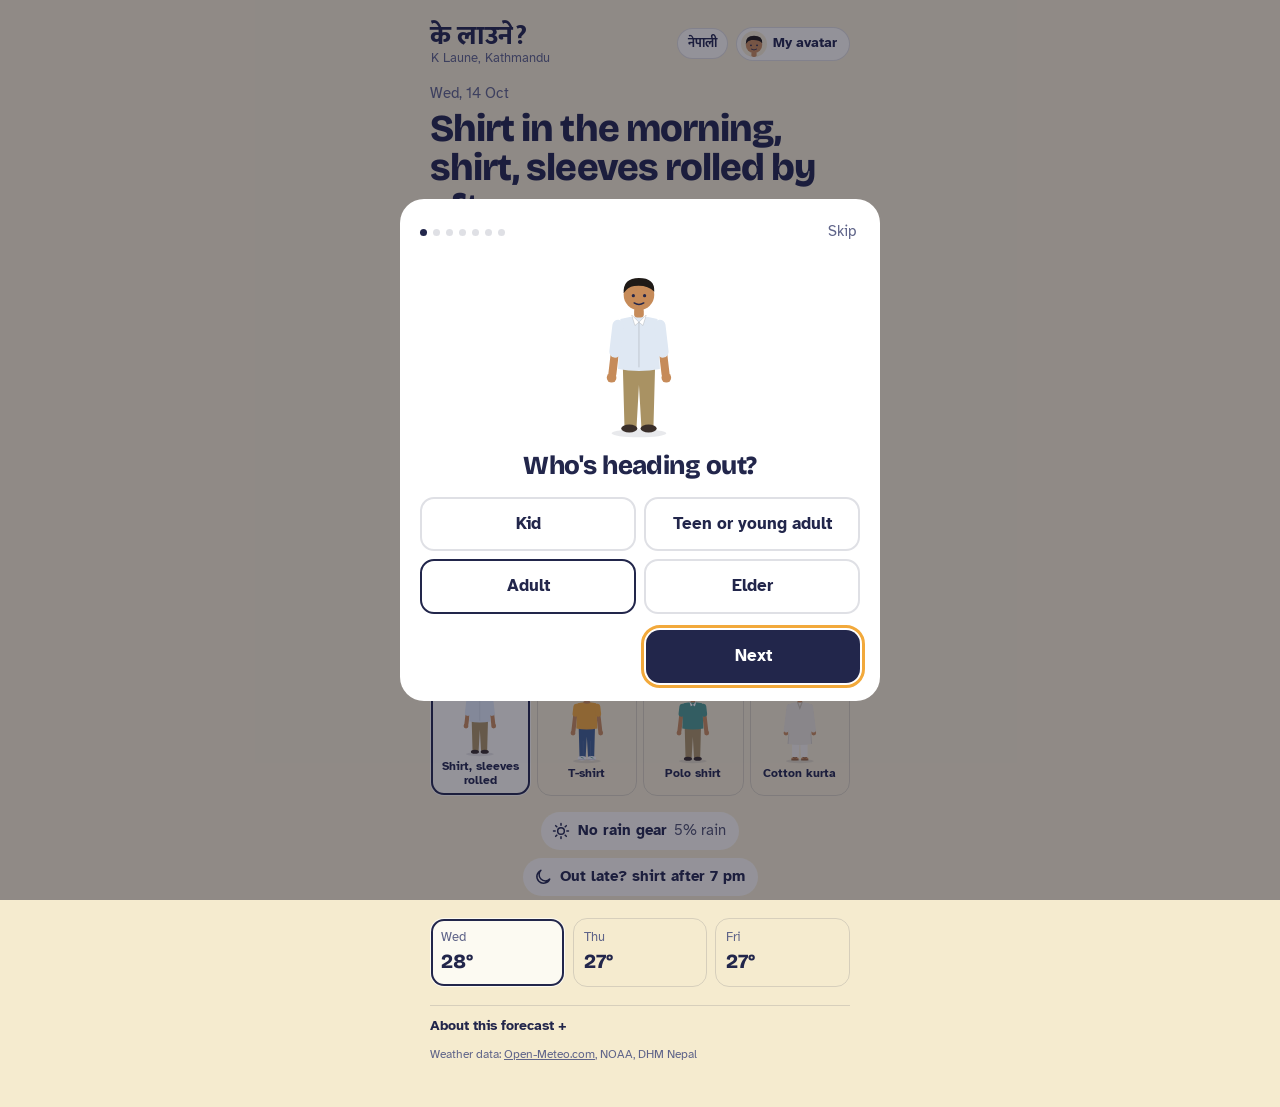
==== commit 7ad9f6af: "update in the app and in the automation feature" ====
--- a/docs/index.html
+++ b/docs/index.html
@@ -65,6 +65,7 @@
 .chip{display:inline-flex; align-items:center; gap:7px; padding:8px 13px 8px 10px; border-radius:999px; background:var(--card); font-weight:700; font-size:15px}
 .chip svg{width:20px; height:20px; stroke:currentColor; fill:none; stroke-width:1.8; stroke-linecap:round; stroke-linejoin:round}
 .chip.wet{background:var(--monsoon); color:#fff}
+.chip.warn{background:#8a4b2a; color:#fff}
 .chip .sub{font-weight:400; opacity:.8}
 .days{display:grid; grid-template-columns:repeat(3,1fr); gap:8px; margin:0 0 18px}
 .day{appearance:none; border:1px solid var(--line); background:transparent; color:inherit; font:inherit; padding:9px 10px 10px; border-radius:14px; cursor:pointer; text-align:left; min-width:0}
@@ -419,17 +420,27 @@
 
 /* ---------- Personalised looks for one forecast day ---------- */
 function looks(d, P){
+  const x = d.extras || {}, span = d.max_temp_c - d.min_temp_c;
   const pref = [-2, 0, 2][P.cold];
-  const morningT = d.min_temp_c + 0.25 * (d.max_temp_c - d.min_temp_c);
-  const feelM = morningT - (P.ride ? 4 : 0) + pref, feelA = d.max_temp_c - (P.ride ? 2 : 0) + pref;
-  const m = tierOf(feelM), a = tierOf(feelA), heavy = d.rain_prob >= 0.7;
+  // 8 am / 7 pm temperatures from the weather models' daily curve, scaled to our forecast low/high
+  const morningT = d.min_temp_c + (x.morning_frac ?? 0.25) * span;
+  const eveningT = d.min_temp_c + (x.evening_frac ?? 0.45) * span;
+  // "feels like": humidity, wind and sun (from the models), the ride's wind chill, personal preference
+  const feelM = morningT + (x.feels_min_adj ?? 0) - (P.ride ? 4 : 0) + pref;
+  const feelA = d.max_temp_c + (x.feels_max_adj ?? 0) - (P.ride ? 2 : 0) + pref;
+  const feelE = eveningT + (x.feels_min_adj ?? 0) - (P.ride ? 4 : 0) + pref;
+  const m = tierOf(feelM), a = tierOf(feelA), e = tierOf(feelE), heavy = d.rain_prob >= 0.7;
+  const sunny = !d.umbrella && (x.uv_max ?? 0) >= 6;
   const rainA = d.umbrella ? (P.ride ? {raincoat:true} : {umbrella: heavy ? "open" : "closed"}) : {};
   const rainM = d.umbrella ? (P.ride ? {raincoat:true} : {umbrella:"closed"}) : {};
   const aft = {tier:a, t:d.max_temp_c, feel:feelA, time:"Afternoon", rain:heavy && d.umbrella, helmet:P.ride,
-    cap: P.style === "street" && feelA >= 26 && !d.umbrella, sunglasses: feelA >= 30 && !d.umbrella, bottle: a === 5, ...rainA};
+    cap: P.style === "street" && (feelA >= 26 || sunny) && !d.umbrella,
+    sunglasses: (feelA >= 30 || (x.uv_max ?? 0) >= 8) && !d.umbrella, bottle: a === 5, ...rainA};
   const mor = {tier:m, t:morningT, feel:feelM, time:"Morning", gloves:P.ride && feelM < 12, helmet:P.ride, ...rainM};
-  if (wardrobe(P, m).label === wardrobe(P, a).label) return [{...aft, time:"All day", tRange:[morningT, d.max_temp_c]}];
-  return [mor, aft];
+  const L = wardrobe(P, m).label === wardrobe(P, a).label ? [{...aft, time:"All day", tRange:[morningT, d.max_temp_c]}] : [mor, aft];
+  // evening: only worth mentioning when it calls for something warmer than the afternoon
+  L.evening = e < a ? {tier:e, t:eveningT, feel:feelE} : null;
+  return L;
 }
 const labelOf = (o, P) => (o.outfit || wardrobe(P, o.tier)).label;
 
@@ -517,9 +528,11 @@
     head2:(a,b) => `${a} in the morning, ${b} by afternoon.`, head1:a => `${a} works all day.`,
     ideas:t => t === "All day" ? "Other ideas for today" : `Other ideas for the ${t.toLowerCase()}`,
     feels:(t,ride) => `feels ${t}°${ride ? " on the ride" : ""}`,
+    mask:"Wear a mask", maskSensitive:"Mask if sensitive", uvVeryHigh:"Cap & sunscreen", uvShade:"Shade or sunscreen", uvHigh:"Sunglasses or cap",
+    windy:"Windy", muggy:"Muggy: breathable clothes", evening:x => `Out late? ${x} after 7 pm`,
     umbrella:"Umbrella", raincoat:"Raincoat", noRain:"No rain gear", rainPct:p => `${p}% rain`, gloves:"Gloves", layer:"Spare layer", water:"Water",
     about:"About this forecast",
-    how:"A model trained on Kathmandu Airport records corrects several global weather models. Mornings use the temperature around 8 am, afternoons the day's high. Riders get one layer warmer advice for the wind.",
+    how:"Temperatures and rain come from a model trained on Kathmandu Airport records that corrects several global weather models. Mornings use the temperature around 8 am, afternoons the day's high; \"feels like\" includes humidity and wind, and riders get extra wind chill. UV, wind and air quality (AQI) come directly from Open-Meteo and CAMS.",
     conf:(m,lo,hi) => `Afternoon high most likely ${m}°; 8 in 10 days like this land between ${lo}° and ${hi}°.`,
     confFar:"Days further out are rougher estimates, usually within about 2° of the actual high.",
     updated:t => `Updated ${t}; a new forecast arrives every evening.`, data:"Weather data:",
@@ -537,9 +550,11 @@
     head2:(a,b) => `बिहान ${a}, दिउँसो ${b}।`, head1:a => `दिनभरि ${a} ठिक हुन्छ।`,
     ideas:t => t === "दिनभरि" ? "आजका लागि अरू idea" : `${t}का लागि अरू idea`,
     feels:(t,ride) => `${ride ? "scooter मा " : ""}${t}° जस्तो लाग्छ`,
+    mask:"Mask लगाउने", maskSensitive:"संवेदनशील भए mask", uvVeryHigh:"Cap र sunscreen", uvShade:"छाया वा sunscreen", uvHigh:"Sunglasses वा cap",
+    windy:"हावा चल्छ", muggy:"उकुसमुकुस: हल्का कपडा", evening:x => `बेलुका ढिलो? ७ बजेपछि ${x}`,
     umbrella:"छाता बोक्ने", raincoat:"Raincoat लगाउने", noRain:"छाता चाहिँदैन", rainPct:p => `${p}% पानी`, gloves:"Gloves लगाउने", layer:"Extra layer बोक्ने", water:"पानी बोक्ने",
     about:"यो forecast बारे",
-    how:"Kathmandu Airport को record मा train गरिएको model ले global weather model हरू सच्याउँछ। बिहानका लागि ८ बजेतिरको temperature, दिउँसोका लागि दिनको सबैभन्दा बढी। Scooter चलाउनेलाई हावाको चिसो हिसाब गरेर एक layer बढी सुझाव दिन्छ।",
+    how:"Temperature र पानी Kathmandu Airport को record मा train गरिएको model ले global weather model हरू सच्याएर दिन्छ। बिहानका लागि ८ बजेतिरको temperature, दिउँसोका लागि दिनको सबैभन्दा बढी; \"जस्तो लाग्छ\" मा humidity र हावा पनि जोडिन्छ, scooter चलाउनेलाई हावाको चिसो थप। UV, हावा र AQI सिधै Open-Meteo र CAMS बाट।",
     conf:(m,lo,hi) => `दिउँसो धेरैजसो ${m}°; यस्ता 10 दिनमा 8 दिन ${lo}° देखि ${hi}° बीच हुन्छ।`,
     confFar:"टाढाका दिनको forecast अलि अन्दाजी हो, actual भन्दा 2° जति फरक पर्न सक्छ।",
     updated:t => `Update: ${t}; हरेक साँझ नयाँ forecast आउँछ।`, data:"Weather data:",
@@ -583,8 +598,10 @@
 const SAMPLE = {
   issued_for:"2026-10-12", generated_at:"2026-10-12T18:20:00+05:45", sample:true,
   days:[
-    {date:"2026-10-13", horizon:1, model:"MOS v2", max_temp_c:26.8, min_temp_c:12.6, max_range_c:[25.2,28.5], min_range_c:[11.4,13.9], rain_prob:0.18, umbrella:false, layer:false},
-    {date:"2026-10-14", horizon:2, model:"Champion v2 / Rain v1", max_temp_c:22.1, min_temp_c:14.4, rain_prob:0.74, umbrella:true, layer:false},
+    {date:"2026-10-13", horizon:1, model:"MOS v2", max_temp_c:26.8, min_temp_c:12.6, max_range_c:[25.2,28.5], min_range_c:[11.4,13.9], rain_prob:0.18, umbrella:false, layer:false,
+     extras:{uv_max:8.6, gust_max:20, rh_mean:58, feels_max_adj:0.8, feels_min_adj:-1, morning_frac:0.15, evening_frac:0.35, aqi_max:128}},
+    {date:"2026-10-14", horizon:2, model:"Champion v2 / Rain v1", max_temp_c:22.1, min_temp_c:14.4, rain_prob:0.74, umbrella:true, layer:false,
+     extras:{uv_max:4, gust_max:38, rh_mean:86, feels_max_adj:-0.5, feels_min_adj:-0.5, morning_frac:0.2, evening_frac:0.45, aqi_max:55}},
     {date:"2026-10-15", horizon:3, model:"Champion v2 / Rain v1", max_temp_c:31.0, min_temp_c:18.6, rain_prob:0.08, umbrella:false, layer:false}
   ]
 };
@@ -612,6 +629,9 @@
   dry:'<svg viewBox="0 0 24 24"><circle cx="12" cy="12" r="4"/><path d="M12 3v2M12 19v2M3 12h2M19 12h2M5.6 5.6l1.4 1.4M17 17l1.4 1.4M5.6 18.4L7 17M17 7l1.4-1.4"/></svg>',
   layer:'<svg viewBox="0 0 24 24"><path d="M12 4l9 5-9 5-9-5 9-5z"/><path d="M3 14l9 5 9-5"/></svg>',
   water:'<svg viewBox="0 0 24 24"><path d="M12 3c3 5 6 8 6 11a6 6 0 0 1-12 0c0-3 3-6 6-11z"/></svg>',
+  mask:'<svg viewBox="0 0 24 24"><path d="M4 9c3-1 5-2 8-2s5 1 8 2v4c-2 4-5 5-8 5s-6-1-8-5V9z"/><path d="M4 10H2M20 10h2M8 11h8M8 14h8"/></svg>',
+  wind:'<svg viewBox="0 0 24 24"><path d="M3 9h12a3 3 0 1 0-3-3M3 15h16a3 3 0 1 1-3 3M3 12h8"/></svg>',
+  moon:'<svg viewBox="0 0 24 24"><path d="M20 14.5A8 8 0 1 1 9.5 4a6.5 6.5 0 0 0 10.5 10.5z"/></svg>',
   gloves:'<svg viewBox="0 0 24 24"><path d="M7 21v-6L5 11V6a1.5 1.5 0 0 1 3 0v4V4a1.5 1.5 0 0 1 3 0v6V4.5a1.5 1.5 0 0 1 3 0V11V7a1.5 1.5 0 0 1 3 0v7l-2 7H7z"/></svg>'
 };
 const lab = o => tLabel(labelOf(o, P));
@@ -620,11 +640,18 @@
                         : T().head2(LANG === "ne" ? lc(lab(L[0])) : lab(L[0]), lc(lab(L[1])));
 }
 function chips(d, L){
-  const pct = r(d.rain_prob * 100), out = [];
-  const t = T(), rp = `<span class="sub">${t.rainPct(pct)}</span>`;
+  const pct = r(d.rain_prob * 100), out = [], t = T(), x = d.extras || {};
+  const rp = `<span class="sub">${t.rainPct(pct)}</span>`;
   if (d.umbrella) out.push(P.ride ? `<span class="chip wet">${ICON.coat}${t.raincoat} ${rp}</span>`
                                    : `<span class="chip wet">${ICON.umbrella}${t.umbrella} ${rp}</span>`);
   else out.push(`<span class="chip">${ICON.dry}${t.noRain} ${rp}</span>`);
+  if ((x.aqi_max ?? 0) >= 151) out.push(`<span class="chip warn">${ICON.mask}${t.mask} <span class="sub">AQI ${x.aqi_max}</span></span>`);
+  else if ((x.aqi_max ?? 0) >= 101) out.push(`<span class="chip">${ICON.mask}${t.maskSensitive} <span class="sub">AQI ${x.aqi_max}</span></span>`);
+  if (!d.umbrella && (x.uv_max ?? 0) >= 8) out.push(`<span class="chip">${ICON.dry}${MODERN_STYLES.includes(P.style) ? t.uvVeryHigh : t.uvShade} <span class="sub">UV ${r(x.uv_max)}</span></span>`);
+  else if (!d.umbrella && (x.uv_max ?? 0) >= 6) out.push(`<span class="chip">${ICON.dry}${t.uvHigh} <span class="sub">UV ${r(x.uv_max)}</span></span>`);
+  if ((x.gust_max ?? 0) >= 35) out.push(`<span class="chip">${ICON.wind}${t.windy} <span class="sub">${r(x.gust_max)} km/h</span></span>`);
+  if ((x.rh_mean ?? 0) >= 75 && d.max_temp_c >= 26) out.push(`<span class="chip">${ICON.water}${t.muggy}</span>`);
+  if (L.evening) out.push(`<span class="chip">${ICON.moon}${t.evening(lc(tLabel(wardrobe(P, L.evening.tier).label)))}</span>`);
   if (L.some(o => o.gloves)) out.push(`<span class="chip">${ICON.gloves}${t.gloves}</span>`);
   if (d.layer && d.max_temp_c < 25) out.push(`<span class="chip">${ICON.layer}${t.layer}</span>`);
   if (L.some(o => o.bottle)) out.push(`<span class="chip">${ICON.water}${t.water}</span>`);
@@ -688,6 +715,7 @@
   document.getElementById("me").innerHTML = svg + T().me;
 }
 function drawDays(){
+  document.getElementById("days").style.gridTemplateColumns = `repeat(${FC.days.length}, 1fr)`;
   document.getElementById("days").innerHTML = FC.days.map((d, j) =>
     `<button class="day" type="button" aria-pressed="${j === SEL}" data-i="${j}"><span class="d">${dayName(d.date).s}</span>` +
     `<span class="t">${r(d.max_temp_c)}°</span>${d.umbrella ? '<span class="u" aria-hidden="true">☂</span>' : ""}</button>`).join("");
@@ -713,8 +741,13 @@
     const b = e.target.closest(".look"); if (!b) return;
     FOCUS = +b.dataset.j; render(SEL);
   });
+  // Hide days already past; in the daytime open on today, from 5 pm on tomorrow.
   const todayISO = new Date().toLocaleDateString("en-CA");
-  const first = Math.max(0, FC.days.findIndex(d => d.date >= todayISO));
+  const upcoming = FC.days.filter(d => d.date >= todayISO);
+  if (upcoming.length) FC.days = upcoming;
+  const evening = new Date().getHours() >= 17;
+  let first = FC.days.findIndex(d => evening ? d.date > todayISO : d.date >= todayISO);
+  if (first < 0) first = 0;
   SEL = first; drawDays();
   document.getElementById("days").addEventListener("click", e => { const b = e.target.closest(".day"); if (b) render(+b.dataset.i); });
   render(first);
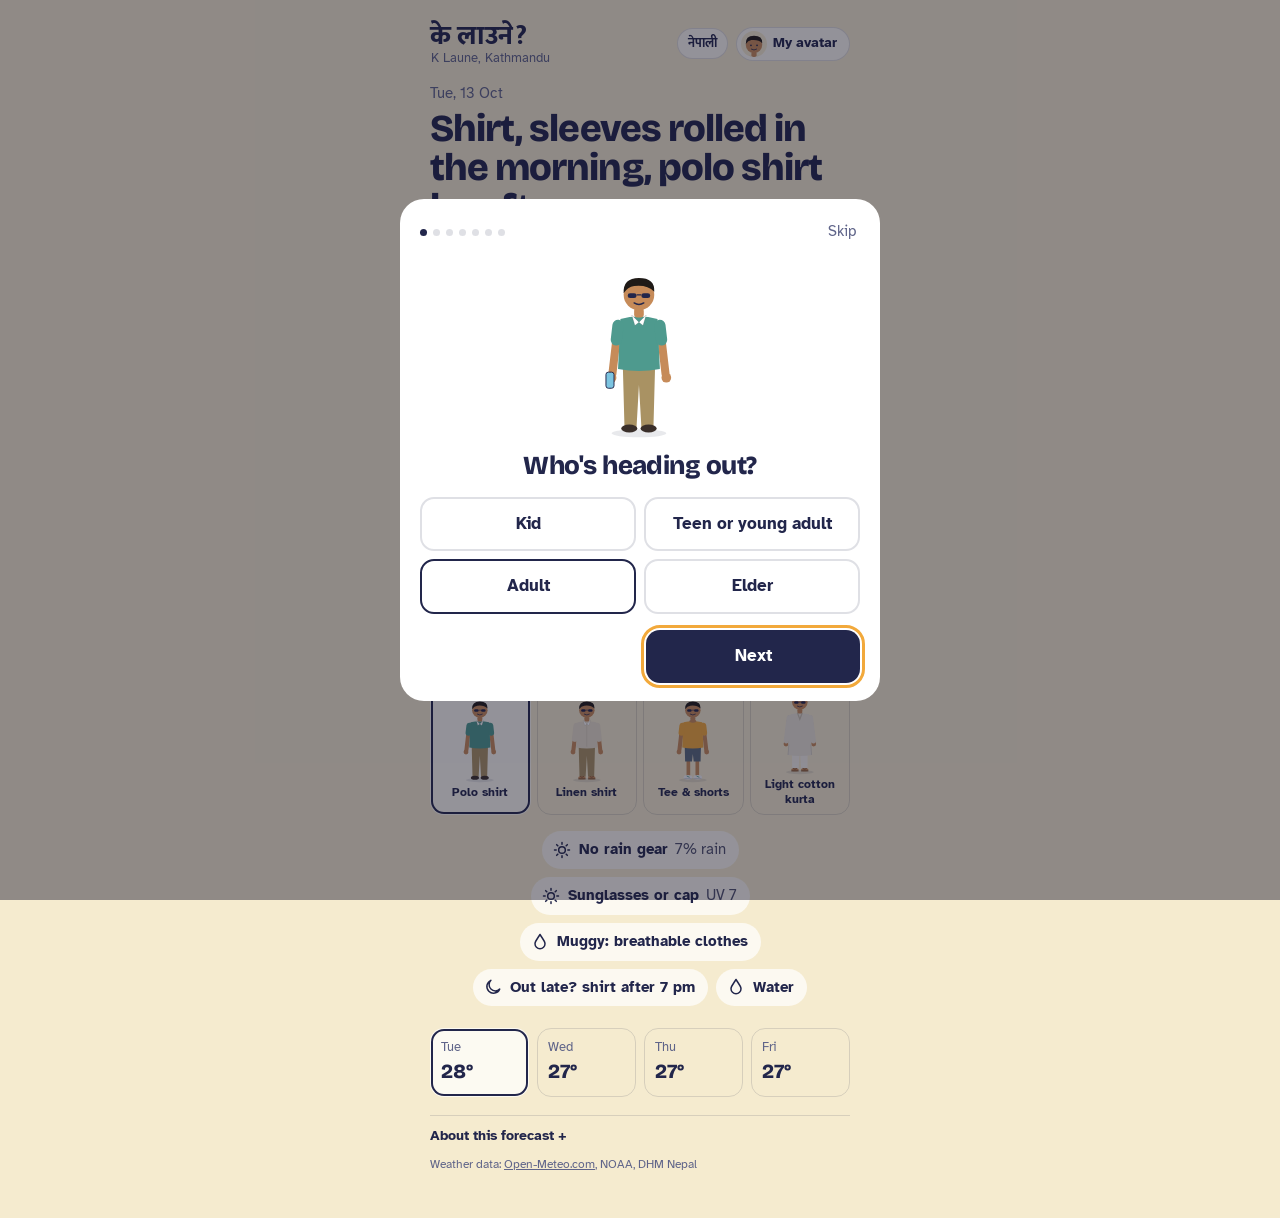
==== commit 425eadb0: "Split app into HTML, CSS and JS; count docs in language stats" ====
--- a/docs/index.html
+++ b/docs/index.html
@@ -8,108 +8,7 @@
 <link rel="preconnect" href="https://fonts.googleapis.com">
 <link rel="preconnect" href="https://fonts.gstatic.com" crossorigin>
 <link href="https://fonts.googleapis.com/css2?family=Bricolage+Grotesque:opsz,wght@12..96,600;12..96,800&family=Atkinson+Hyperlegible:wght@400;700&family=Mukta:wght@500;700;800&display=swap" rel="stylesheet">
-<style>
-:root{
-  --ink:#22264b; --ink-soft:#5f6489; --line:rgba(34,38,75,.14); --card:rgba(255,255,255,.72); --sheet:#ffffff;
-  --sky:#e4edf5; --monsoon:#3d6fb6; --marigold:#f2a93b; --floor:rgba(34,38,75,.10);
-  --display:"Bricolage Grotesque", "Mukta", "Nirmala UI", system-ui, sans-serif;
-  --body:"Atkinson Hyperlegible", "Mukta", "Nirmala UI", system-ui, -apple-system, "Segoe UI", sans-serif;
-  box-sizing:border-box;
-  padding-top:env(safe-area-inset-top,0px); padding-bottom:env(safe-area-inset-bottom,0px);
-}
-@media (prefers-color-scheme:dark){
-  :root:not([data-theme="light"]){--ink:#eef1ff; --ink-soft:#a9aed6; --line:rgba(238,241,255,.16); --card:rgba(40,44,80,.72); --sheet:#22264a; --floor:rgba(0,0,0,.28)}
-}
-:root[data-theme="dark"]{--ink:#eef1ff; --ink-soft:#a9aed6; --line:rgba(238,241,255,.16); --card:rgba(40,44,80,.72); --sheet:#22264a; --floor:rgba(0,0,0,.28)}
-html{scroll-padding-top:env(safe-area-inset-top,0px)}
-*,*::before,*::after{box-sizing:border-box}
-body{margin:0; color:var(--ink); font-family:var(--body); font-size:17px; line-height:1.45; background:var(--sky); transition:background-color .6s ease}
-body[data-mood="cold"]{--sky:#d9e6f4} body[data-mood="mild"]{--sky:#e2eee2} body[data-mood="warm"]{--sky:#f5ebcf}
-body[data-mood="hot"]{--sky:#f8ddc6} body[data-mood="rain"]{--sky:#d5dce8}
-:root[data-theme="dark"] body{--sky:#1a1d37}
-:root[data-theme="dark"] body[data-mood="hot"],:root[data-theme="dark"] body[data-mood="warm"]{--sky:#2a2134}
-:root[data-theme="dark"] body[data-mood="rain"]{--sky:#152031}
-main{max-width:460px; margin:0 auto; padding:22px 20px 32px}
-header{display:flex; justify-content:space-between; align-items:center; gap:10px}
-.logo{font-family:"Mukta", "Nirmala UI", var(--display); font-weight:800; font-size:27px; line-height:1; letter-spacing:0}
-.logo small{display:block; margin:3px 0 0 1px; font-family:var(--body); font-weight:400; font-size:13px; color:var(--ink-soft); letter-spacing:0}
-.hdr-right{display:flex; align-items:center; gap:8px}
-.demo{font-size:12px; padding:2px 8px; border-radius:999px; border:1px solid var(--line); color:var(--ink-soft)}
-.lang{border:1px solid var(--line); background:var(--card); color:inherit; font:inherit; font-size:13px; font-weight:700; border-radius:999px; padding:5px 10px; cursor:pointer}
-.me{display:inline-flex; align-items:center; gap:6px; border:1px solid var(--line); background:var(--card); color:inherit; font:inherit; font-size:14px; font-weight:700; border-radius:999px; padding:3px 12px 3px 4px; cursor:pointer}
-.me svg{width:26px; height:26px; border-radius:50%; background:var(--sky)}
-.when{margin:18px 0 0; color:var(--ink-soft); font-size:15px}
-h1{font-family:var(--display); font-weight:800; font-size:clamp(28px,8vw,38px); line-height:1.04; letter-spacing:-.025em; margin:4px 0 6px}
-.stage{display:flex; justify-content:center; gap:6px; margin:6px -6px 0}
-.look{flex:1 1 0; max-width:210px; text-align:center; appearance:none; background:none; border:0; color:inherit; font:inherit; padding:0 0 6px; border-radius:16px; cursor:pointer}
-.stage.two .look[aria-pressed="true"]{background:var(--card)}
-.ideas{margin:14px 0 0}
-.ideas p{margin:0 0 8px; font-size:14px; color:var(--ink-soft); text-align:center}
-.idea-row{display:grid; grid-template-columns:repeat(4,1fr); gap:6px}
-.idea{appearance:none; border:1px solid var(--line); background:transparent; color:inherit; font:inherit; border-radius:14px; padding:4px 4px 8px; cursor:pointer; min-width:0}
-.idea svg{display:block; width:100%; height:96px}
-.idea span{display:block; font-size:12px; line-height:1.2; font-weight:700}
-.idea[aria-pressed="true"]{background:var(--card); border-color:transparent; box-shadow:0 0 0 2px var(--ink) inset}
-.look svg{display:block; width:100%; height:auto; max-height:300px}
-.look .time{font-size:14px; color:var(--ink-soft)}
-.look .temp{font-family:var(--display); font-weight:800; font-size:34px; line-height:1}
-.look .feel{font-size:13px; color:var(--ink-soft)}
-.look .wear{font-weight:700; font-size:15px}
-.arrow{align-self:center; color:var(--ink-soft); font-size:22px; margin-top:-70px}
-@media (prefers-reduced-motion:no-preference){
-  .look.enter svg{animation:pop .5s cubic-bezier(.2,.9,.3,1.2) both}
-  .look.enter + .arrow + .look.enter svg{animation-delay:.12s}
-  @keyframes pop{from{opacity:0; transform:translateY(10px) scale(.96)}to{opacity:1; transform:none}}
-}
-.chips{display:flex; flex-wrap:wrap; justify-content:center; gap:8px; margin:16px 0 22px}
-.chip{display:inline-flex; align-items:center; gap:7px; padding:8px 13px 8px 10px; border-radius:999px; background:var(--card); font-weight:700; font-size:15px}
-.chip svg{width:20px; height:20px; stroke:currentColor; fill:none; stroke-width:1.8; stroke-linecap:round; stroke-linejoin:round}
-.chip.wet{background:var(--monsoon); color:#fff}
-.chip.warn{background:#8a4b2a; color:#fff}
-.chip .sub{font-weight:400; opacity:.8}
-.days{display:grid; grid-template-columns:repeat(3,1fr); gap:8px; margin:0 0 18px}
-.day{appearance:none; border:1px solid var(--line); background:transparent; color:inherit; font:inherit; padding:9px 10px 10px; border-radius:14px; cursor:pointer; text-align:left; min-width:0}
-.day[aria-pressed="true"]{background:var(--card); border-color:transparent; box-shadow:0 0 0 2px var(--ink) inset}
-.day .d{display:block; font-size:13px; color:var(--ink-soft)}
-.day .t{font-family:var(--display); font-weight:800; font-size:20px}
-.day .u{font-size:14px; margin-left:4px}
-button:focus-visible,summary:focus-visible{outline:3px solid var(--marigold); outline-offset:2px}
-details{border-top:1px solid var(--line); padding-top:10px; font-size:14px; color:var(--ink-soft)}
-summary{cursor:pointer; color:var(--ink); font-weight:700; list-style:none}
-summary::-webkit-details-marker{display:none}
-summary::after{content:" +"} details[open] summary::after{content:" −"}
-details p{margin:8px 0}
-.theme{background:none; border:1px solid var(--line); color:inherit; font:inherit; font-size:13px; border-radius:999px; padding:3px 10px; cursor:pointer}
-.credit{font-size:12px; color:var(--ink-soft); margin-top:10px}
-.credit a,details a{color:inherit}
-
-/* ---- Make-your-avatar sheet ---- */
-.sheet{position:fixed; inset:0; z-index:10; display:none; background:rgba(20,22,45,.45); padding:env(safe-area-inset-top,0px) 0 0}
-.sheet.open{display:flex; align-items:flex-end; justify-content:center}
-.panel{background:var(--sheet); width:100%; max-width:480px; max-height:100%; overflow:auto; border-radius:24px 24px 0 0;
-  padding:18px 20px calc(18px + env(safe-area-inset-bottom,0px))}
-@media (min-width:560px){.sheet.open{align-items:center} .panel{border-radius:24px}}
-.panel-top{display:flex; justify-content:space-between; align-items:center}
-.dots{display:flex; gap:6px}
-.dots i{width:7px; height:7px; border-radius:50%; background:var(--line)}
-.dots i.on{background:var(--ink)}
-.skip{background:none; border:0; color:var(--ink-soft); font:inherit; font-size:15px; cursor:pointer; padding:4px}
-.preview{display:flex; justify-content:center; height:190px; margin:6px 0 4px}
-.preview svg{height:100%; width:auto}
-.q{font-family:var(--display); font-weight:800; font-size:26px; letter-spacing:-.02em; margin:0 0 12px; text-align:center}
-.opts{display:grid; grid-template-columns:1fr 1fr; gap:8px; margin:0 0 16px}
-.opt{appearance:none; border:2px solid var(--line); background:transparent; color:inherit; font:inherit; font-weight:700; padding:13px 10px; border-radius:14px; cursor:pointer; text-align:center}
-.opt small{display:block; font-weight:400; font-size:13px; color:var(--ink-soft)}
-.opt[aria-pressed="true"]{border-color:var(--ink); background:var(--card)}
-.glabel{margin:4px 0 8px; font-weight:700; font-size:14px; color:var(--ink-soft); text-align:center}
-.swatches{display:flex; justify-content:center; gap:10px; margin:0 0 16px; flex-wrap:wrap}
-.sw{width:44px; height:44px; border-radius:50%; border:3px solid transparent; cursor:pointer; box-shadow:0 0 0 1px var(--line)}
-.sw[aria-pressed="true"]{border-color:var(--ink)}
-.nav{display:flex; gap:10px}
-.nav button{flex:1; font:inherit; font-weight:700; padding:13px; border-radius:14px; cursor:pointer}
-.back{background:transparent; border:1px solid var(--line); color:inherit}
-.next{background:var(--ink); color:var(--sheet); border:0}
-</style>
+<link rel="stylesheet" href="style.css">
 </head>
 <body data-mood="mild">
 <main>
@@ -142,682 +41,6 @@
     <div class="nav"><button class="back" id="back" type="button"></button><button class="next" id="next" type="button"></button></div>
   </div>
 </div>
-<script>
-/* ===================== K Laune avatar + outfit engine (v3) ===================== */
-const SKINS = ["#f1c9a5","#dfae84","#c68b59","#a86f45","#8a5530","#5f3a22"];
-const HAIR_BLACK = "#1f1a17", HAIR_GREY = "#cfc9c1";
-const INK = "#22264b";
-const C = {
-  tee:"#f2a93b", graphic:"#2f2f3a", polo:"#4e9a8e", shirt:"#dfe8f3", shirtF:"#f4e1e6", blouse:"#f4e1e6",
-  sweater:"#9c3d54", hoodie:"#5b6b8c", hoodieF:"#c98aa4", jeans:"#3f5f8f", joggers:"#3b3f4f", chinos:"#a99263",
-  trousers:"#3b3f55", trousersF:"#4a4560", shorts:"#5a6b7d", skirt:"#2f6f73", dress:"#2f6f73", sundress:"#e8b04a",
-  jacket:"#34508a", bomber:"#5d6b3f", denim:"#4f78a8", blazer:"#2e3550", overcoat:"#7a6250", longcoat:"#a7764f",
-  puffer:"#c2453d", cardigan:"#8a6d3b", istakot:"#2e3a55", shawl:"#6d5a8c",
-  kurta:"#b8466a", kurtaSur:"#f3d9e0", kurtaM:"#e9e4d8", pyjama:"#f4f1ea", daura:"#efe4cb", dauraSur:"#e6dbc1",
-  sari:"#c43d2f", sariBorder:"#e3b23c", sariBlouse:"#e3b23c",
-  shoe:"#3a2f2a", sneaker:"#f4f4f6", sole:"#c9cdd6", tights:"#2b2a35", strap:"#7a5230",
-  scarf:"#f2a93b", beanie:"#e9e2d0", raincoat:"#c9d84a", helmet:"#eef2f7", cap:"#4e9a8e",
-  leather:"#2b2b30", flannel:"#b5413a", linen:"#e8dfcc", kurti:"#2f8f83",
-  patasiBlouse:"#b3262e", patasi:"#1e1b22", patasiBorder:"#c22f35", patuka:"#f3efe6",
-  bakhu:"#4a2f2a", bakhuBlouse:"#e9dfc8", cholo:"#d9577a", gunyu:"#3f8f5a", gunyuBorder:"#e3b23c"
-};
-
-/* ---------- Wardrobes: style → body → warmth tier 0 (very cold) … 5 (hot) ---------- */
-const W_ = (label, top, o = {}) => ({label, top, ...o});
-const WARDROBE = {
-  street: {
-    m:[W_("Puffer over hoodie","hoodie",{outer:"puffer",legs:"jeans",shoes:"sneaker"}), W_("Bomber jacket","tee",{outer:"bomber",legs:"jeans",shoes:"sneaker"}),
-       W_("Hoodie","hoodie",{legs:"joggers",shoes:"sneaker"}), W_("Denim jacket","tee",{outer:"denim",legs:"jeans",shoes:"sneaker"}),
-       W_("Graphic tee","graphic",{legs:"jeans",shoes:"sneaker"}), W_("Tee & shorts","graphic",{legs:"shorts",shoes:"sneaker",light:true})],
-    f:[W_("Puffer over hoodie","hoodie",{outer:"puffer",legs:"jeans",shoes:"sneaker"}), W_("Bomber jacket","tee",{outer:"bomber",legs:"jeans",shoes:"sneaker"}),
-       W_("Hoodie","hoodie",{legs:"jeans",shoes:"sneaker"}), W_("Denim jacket","tee",{outer:"denim",legs:"jeans",shoes:"sneaker"}),
-       W_("Graphic tee","graphic",{legs:"jeans",shoes:"sneaker"}), W_("Tee & skirt","tee",{legs:"skirt",shoes:"sneaker",light:true})]
-  },
-  smart: {
-    m:[W_("Overcoat","shirt",{outer:"overcoat",legs:"trousers",shoes:"shoe"}), W_("Shirt & blazer","shirt",{outer:"blazer",legs:"trousers",shoes:"shoe"}),
-       W_("Sweater over shirt","sweater",{collar:true,legs:"chinos",shoes:"shoe"}), W_("Shirt","shirt",{legs:"chinos",shoes:"shoe"}),
-       W_("Shirt, sleeves rolled","shirt",{rolled:true,legs:"chinos",shoes:"shoe"}), W_("Polo shirt","polo",{legs:"chinos",shoes:"shoe",light:true})],
-    f:[W_("Long coat","blouse",{outer:"longcoat",legs:"trousers",shoes:"boot"}), W_("Blazer","blouse",{outer:"blazer",legs:"trousers",shoes:"shoe"}),
-       W_("Sweater","sweater",{legs:"trousers",shoes:"shoe"}), W_("Blouse","blouse",{legs:"trousers",shoes:"shoe"}),
-       W_("Short-sleeve blouse","blouse",{short:true,legs:"trousers",shoes:"shoe"}), W_("Light blouse","blouse",{short:true,legs:"trousers",shoes:"sandal",light:true})]
-  },
-  dress: {
-    f:[W_("Dress, coat & tights","dress",{outer:"longcoat",legs:"tights",shoes:"boot"}), W_("Dress & cardigan","dress",{outer:"cardigan",legs:"tights",shoes:"boot"}),
-       W_("Long-sleeve dress","dress",{legs:"tights",shoes:"shoe"}), W_("Long-sleeve dress","dress",{legs:"bare",shoes:"shoe"}),
-       W_("Dress","dress",{short:true,legs:"bare",shoes:"shoe"}), W_("Sundress","sundress",{short:true,legs:"bare",shoes:"sandal",light:true})]
-  },
-  kurta: {
-    m:[W_("Puffer over kurta","kurtaM",{outer:"puffer",legs:"pyjama",shoes:"shoe"}), W_("Kurta + coat","kurtaM",{outer:"jacket",legs:"pyjama",shoes:"shoe"}),
-       W_("Kurta + istakot","kurtaM",{outer:"istakot",legs:"pyjama",shoes:"shoe"}), W_("Kurta-pyjama","kurtaM",{legs:"pyjama",shoes:"shoe"}),
-       W_("Kurta-pyjama","kurtaM",{legs:"pyjama",shoes:"sandal"}), W_("Cotton kurta","kurtaM",{legs:"pyjama",shoes:"sandal",light:true})],
-    f:[W_("Puffer over kurta","kurta",{outer:"puffer",legs:"suruwal",shoes:"shoe"}), W_("Kurta + shawl","kurta",{outer:"shawl",legs:"suruwal",shoes:"shoe"}),
-       W_("Kurta + cardigan","kurta",{outer:"cardigan",legs:"suruwal",shoes:"shoe"}), W_("Kurta-suruwal","kurta",{legs:"suruwal",shoes:"shoe"}),
-       W_("Cotton kurta","kurta",{short:true,legs:"suruwal",shoes:"sandal"}), W_("Light cotton kurta","kurta",{short:true,legs:"suruwal",shoes:"sandal",light:true})]
-  },
-  daura: {
-    m:[W_("Puffer over daura","daura",{outer:"puffer",legs:"dauraSur",shoes:"shoe",topi:true}), W_("Daura + coat","daura",{outer:"jacket",legs:"dauraSur",shoes:"shoe",topi:true}),
-       W_("Daura + istakot","daura",{outer:"istakot",legs:"dauraSur",shoes:"shoe",topi:true}), W_("Daura-suruwal","daura",{legs:"dauraSur",shoes:"shoe",topi:true}),
-       W_("Daura-suruwal","daura",{legs:"dauraSur",shoes:"shoe",topi:true}), W_("Light daura","daura",{legs:"dauraSur",shoes:"sandal",topi:true,light:true})]
-  },
-  sari: {
-    f:[W_("Puffer over sari","sari",{outer:"puffer",legs:"sari",shoes:"shoe"}), W_("Sari + shawl","sari",{outer:"shawl",legs:"sari",shoes:"shoe"}),
-       W_("Sari + cardigan","sari",{outer:"cardigan",legs:"sari",shoes:"shoe"}), W_("Sari","sari",{legs:"sari",shoes:"shoe"}),
-       W_("Sari","sari",{legs:"sari",shoes:"sandal"}), W_("Light cotton sari","sari",{legs:"sari",shoes:"sandal",light:true})]
-  }
-};
-const STYLE_NAMES = {street:"Streetwear", smart:"Smart casual", dress:"Dresses", kurta:"Kurta", daura:"Daura-suruwal", sari:"Sari"};
-const STYLE_SUB = {street:"tees, hoodies, jeans", smart:"shirts, blazers, trousers", dress:"dresses, cardigans", kurta:"kurta-suruwal / pyjama", daura:"with dhaka topi", sari:"with shawl in winter"};
-const stylesFor = sex => Object.keys(WARDROBE).filter(k => WARDROBE[k][sex === "f" ? "f" : "m"]);
-const defaultStyle = (age, sex) => age === "kid" || age === "young" ? "street" : age === "adult" ? "smart"
-                                 : sex === "f" ? "sari" : sex === "m" ? "daura" : "kurta";
-const HAIRS = {m:[["short","Short"],["buzz","Buzz cut"],["curly","Curly"],["tied","Tied back"]],
-               f:[["long","Long"],["bun","Bun"],["braid","Braid"],["ponytail","Ponytail"],["bob","Bob"]],
-               n:[["short","Short"],["buzz","Buzz cut"],["curly","Curly"],["long","Long"],["bun","Bun"],["bob","Bob"]]};
-const TIER_MAX = [8,13,17,21,30,99];
-const tierOf = t => TIER_MAX.findIndex(x => t < x);
-const wardrobe = (P, tier) => WARDROBE[P.style][P.sex === "f" ? "f" : "m"][tier];
-
-/* ---------- Body geometry ---------- */
-const GEO = {
-  m:{arms:[[34,76,27,136],[86,76,93,136]], hands:[[26,141],[94,141]], sl:36, sr:84,
-     torso:(y, f = 0) => `M37 68 Q60 62 83 68 L${86 + f} ${y} Q60 ${y + 5} ${34 - f} ${y} Z`,
-     legs:"M40 128 H80 L78 202 H63 L60 150 L57 202 H42 Z", legX:[49,71]},
-  f:{arms:[[38,77,32,134],[82,77,88,134]], hands:[[31,139],[89,139]], sl:39, sr:81,
-     torso:(y, f = 0) => y <= 112
-       ? `M40 69 Q60 64 80 69 C79 88 77 100 77 ${y} Q60 ${y + 4} 43 ${y} C43 100 41 88 40 69 Z`
-       : `M40 69 Q60 64 80 69 C79 88 76 100 77 110 C78 118 ${81 + f} ${y - 14} ${81 + f} ${y} Q60 ${y + 5} ${39 - f} ${y} C${39 - f} ${y - 14} 42 118 43 110 C44 100 41 88 40 69 Z`,
-     legs:"M43 126 H77 L75 202 H63 L60 150 L57 202 H45 Z", legX:[50,70]}
-};
-
-/* ---------- Avatar ---------- */
-function avatar(o, P){
-  const W = o.outfit || wardrobe(P, o.tier), G = GEO[P.sex === "f" ? "f" : "m"], fem = P.sex === "f";
-  const skin = SKINS[P.skin], hairCol = P.age === "elder" ? HAIR_GREY : HAIR_BLACK, cold = o.tier === 0;
-  const tunicLen = W.top === "kurta" || W.top === "kurtaM" || W.top === "daura" ? (fem ? 172 : 168) : W.top === "kurti" ? 152 : W.top === "bakhuM" ? 170 : 0;
-  const long = !(W.short || ["tee","graphic","polo","sundress"].includes(W.top));
-  const modern = o.outfit ? o.outfit.family === "modern" : ["street"].includes(P.style);
-  const backpack = modern && !["smart"].includes(P.style) && (P.age === "young" || P.age === "kid") && !o.raincoat;
-  let s = `<ellipse cx="60" cy="210" rx="34" ry="5" fill="var(--floor)"/>`;
-
-  // hair behind the body
-  if (!o.raincoat) s += hairBack(P.hair, hairCol, fem);
-  // hood behind the head
-  if (W.top === "hoodie" && W.outer !== "puffer") s += `<path d="M42 64 Q60 46 78 64 L74 72 Q60 64 46 72 Z" fill="${fem ? C.hoodieF : C.hoodie}"/>`;
-
-  // ---- legs + shoes
-  s += legs(W, G, skin, fem);
-  s += shoes(W.shoes, G, skin);
-
-  // ---- arms (skin) + hands
-  s += G.arms.map(([x1,y1,x2,y2]) => `<line x1="${x1}" y1="${y1}" x2="${x2}" y2="${y2}" stroke="${skin}" stroke-width="${fem ? 9 : 10}" stroke-linecap="round"/>`).join("");
-  s += G.hands.map(([x,y]) => `<circle cx="${x}" cy="${y}" r="${fem ? 5.5 : 6}" fill="${o.gloves ? "#2b2f45" : skin}"/>`).join("");
-
-  // ---- main top
-  const topCol = {tee:C.tee, graphic:C.graphic, polo:C.polo, shirt:fem ? C.shirtF : C.shirt, blouse:C.blouse, sweater:C.sweater,
-    hoodie:fem ? C.hoodieF : C.hoodie, kurta:C.kurta, kurtaM:C.kurtaM, daura:C.daura, sari:C.sariBlouse, dress:C.dress, sundress:C.sundress,
-    flannel:C.flannel, linen:C.linen, kurti:C.kurti, patasi:C.patasiBlouse, bakhu:C.bakhuBlouse, bakhuM:C.bakhu, cholo:C.cholo}[W.top];
-  if (W.top === "dress" || W.top === "sundress") {
-    s += `<path d="${fem ? "M43 108 H77 L90 184 Q60 190 30 184 Z" : "M38 108 H82 L92 184 Q60 190 28 184 Z"}" fill="${topCol}"/>`;
-    s += `<path d="${G.torso(112)}" fill="${topCol}"/><path d="M43 110 Q60 114 77 110" stroke="#000" stroke-opacity=".15" stroke-width="2" fill="none"/>`;
-    if (W.top === "sundress") s += `<path d="M47 70 Q60 80 73 70" stroke="${skin}" stroke-width="7" fill="none"/>`;
-  } else if (W.top === "bakhu") {          // Sherpa chuba: sleeveless robe over a blouse, striped apron
-    s += `<path d="${G.torso(112)}" fill="${C.bakhuBlouse}"/>`;
-    s += `<path d="M${G.sl + 4} 70 L${G.sr - 4} 70 L${G.sr + 8} 204 H${G.sl - 8} Z" fill="${C.bakhu}"/>`;
-    s += [0,1,2,3,4,5,6,7,8].map(i => `<rect x="49" y="${122 + i * 8.6}" width="22" height="8.6" fill="${["#c43d2f","#e3b23c","#3f8f5a","#3d6fb6","#e9dfc8","#c43d2f","#e3b23c","#3f8f5a","#3d6fb6"][i]}"/>`).join("");
-    s += `<rect x="${G.sl}" y="114" width="${G.sr - G.sl}" height="7" rx="2" fill="#c43d2f"/>`;
-  } else if (W.top === "patasi" || W.top === "cholo") {   // haku patasi / gunyu-cholo: blouse, patuka at the waist
-    s += `<path d="${G.torso(122)}" fill="${topCol}"/>`;
-    if (W.top === "cholo") s += `<path d="M44 68 Q60 92 76 110 M76 68 Q60 92 44 110" stroke="#000" stroke-opacity=".18" stroke-width="1.6" fill="none"/>`;
-    s += `<rect x="${G.sl + 1}" y="116" width="${G.sr - G.sl - 2}" height="12" rx="3" fill="${C.patuka}"/>`;
-  } else if (W.top === "sari") {
-    s += `<path d="${G.torso(110)}" fill="${C.sariBlouse}"/><path d="M43 108 Q60 112 77 108 L78 126 H42 Z" fill="${skin}"/>`;
-  } else if (tunicLen) {
-    s += `<path d="${G.torso(tunicLen, fem ? 6 : 4)}" fill="${topCol}"/>`;
-    s += `<path d="M${fem ? 35 : 33} ${tunicLen - 26} L${fem ? 33 : 31} ${tunicLen} M${fem ? 85 : 87} ${tunicLen - 26} L${fem ? 87 : 89} ${tunicLen}" stroke="#000" stroke-opacity=".15" stroke-width="1.5"/>`;
-    if (W.top === "daura") s += `<path d="M44 68 Q66 92 80 126" stroke="#000" stroke-opacity=".22" stroke-width="1.6" fill="none"/><circle cx="70" cy="100" r="1.8" fill="#8a6d3b"/><circle cx="77" cy="114" r="1.8" fill="#8a6d3b"/>`;
-    else s += `<path d="M54 64 L60 80 L66 64" stroke="${W.top === "kurta" ? skin : "#c9c2b0"}" stroke-width="3" fill="none"/>`;
-  } else {
-    s += `<path d="${G.torso(130)}" fill="${topCol}"/>`;
-    if (W.top === "flannel") s += [78,94,110].map(y => `<path d="M${G.sl} ${y} H${G.sr}" stroke="#4a1f1c" stroke-opacity=".55" stroke-width="3"/>`).join("") +
-      [46,56,64,74].map(x => `<path d="M${x} 66 V130" stroke="#4a1f1c" stroke-opacity=".4" stroke-width="2.5"/>`).join("");
-    if (W.top === "graphic") s += `<circle cx="60" cy="96" r="9" fill="${C.tee}"/><path d="M55 96 L59 100 L66 92" stroke="${INK}" stroke-width="2" fill="none"/>`;
-    if (W.top === "tee" || W.top === "graphic") s += `<path d="M52 64 Q60 70 68 64" stroke="${skin}" stroke-width="4" fill="none"/>`;
-    if (W.top === "sweater") s += `<path d="M${fem ? 40 : 35} 125 Q60 130 ${fem ? 80 : 85} 125" stroke="#000" stroke-opacity=".18" stroke-width="5" fill="none"/>`;
-    if (W.top === "hoodie") s += `<path d="M48 108 H72 L74 124 H46 Z" fill="#000" opacity=".12"/><path d="M55 66 V82 M65 66 V82" stroke="#fff" stroke-width="1.5"/>`;
-    if (["shirt","polo","flannel","linen"].includes(W.top) || W.collar) s += `<path d="M51 63 L60 72 L55 76 Z M69 63 L60 72 L65 76 Z" fill="${W.collar ? C.shirt : "#fff"}" stroke="#000" stroke-opacity=".15"/>`;
-    if (["shirt","flannel","linen"].includes(W.top) && !W.collar) s += `<path d="M60 72 V128" stroke="#000" stroke-opacity=".15" stroke-width="1.2"/>`;
-    if (W.top === "blouse") s += `<path d="M50 65 Q60 76 70 65" stroke="#fff" stroke-width="3" fill="none"/>`;
-  }
-  // ---- sleeves
-  const outerSleeve = {jacket:C.jacket, bomber:C.bomber, denim:C.denim, leather:C.leather, blazer:C.blazer, overcoat:C.overcoat, longcoat:C.longcoat,
-                       puffer:C.puffer, cardigan:C.cardigan}[W.outer];
-  const sleeveCol = outerSleeve || topCol, sw = W.outer === "puffer" ? 17 : outerSleeve ? 15 : (fem ? 11 : 13);
-  if (W.top !== "sundress") s += G.arms.map(([x1,y1,x2,y2]) => {
-    if (long && !W.rolled || outerSleeve) return `<line x1="${x1}" y1="${y1}" x2="${x2}" y2="${y2 - 3}" stroke="${sleeveCol}" stroke-width="${sw}" stroke-linecap="round"/>` +
-      (W.outer === "bomber" ? `<line x1="${x2 + (x1 - x2) * .08}" y1="${y2 - 8}" x2="${x2}" y2="${y2 - 3}" stroke="#4a5532" stroke-width="${sw}" stroke-linecap="round"/>` : "");
-    const k = W.rolled ? .55 : .3;
-    return `<line x1="${x1}" y1="${y1}" x2="${x1 + (x2 - x1) * k}" y2="${y1 + (y2 - y1) * k}" stroke="${topCol}" stroke-width="${fem ? 12 : 14}" stroke-linecap="round"/>`;
-  }).join("");
-  // sari pallu
-  if (W.top === "cholo" && W.outer !== "puffer") s += `<path d="M80 126 L86 122 L46 64 L38 69 Z" fill="${C.gunyu}"/><path d="M82 124 L86 122 L46 64 L43 66 Z" fill="${C.gunyuBorder}"/>`;
-  if (W.top === "sari" && W.outer !== "puffer") s += `<path d="M80 128 L86 124 L46 64 L38 69 Z" fill="${C.sari}"/><path d="M82 126 L86 124 L46 64 L43 66 Z" fill="${C.sariBorder}"/>`;
-
-  if (W.top === "bakhuM") s += `<path d="M44 68 Q64 90 78 128" stroke="#000" stroke-opacity=".25" stroke-width="1.6" fill="none"/><rect x="${G.sl - 1}" y="118" width="${G.sr - G.sl + 2}" height="8" rx="3" fill="#c43d2f"/>`;
-  // ---- outer layers
-  const len = tunicLen ? 150 : W.top === "sari" || W.top === "dress" ? 150 : 136;
-  const panels = (col, l, gap = 3) => `<path d="M${G.sl} 67 L${60 - gap} 65 L${60 - gap - 1} ${l} L${G.sl - 3} ${l - 2} Z" fill="${col}"/><path d="M${G.sr} 67 L${60 + gap} 65 L${60 + gap + 1} ${l} L${G.sr + 3} ${l - 2} Z" fill="${col}"/>`;
-  if (W.outer === "jacket") s += panels(C.jacket, len) + `<path d="M49 64 L57 65 L52 80 Z M71 64 L63 65 L68 80 Z" fill="#26407a"/>`;
-  if (W.outer === "leather") s += panels(C.leather, 132) + `<path d="M48 63 L58 67 L53 78 Z M72 63 L62 67 L67 78 Z" fill="#1c1c20"/><path d="M57 66 L56 132" stroke="#9aa0ad" stroke-width="1.4"/>`;
-  if (W.outer === "denim") s += panels(C.denim, 134) + `<path d="M${G.sl + 4} 92 H55 M65 92 H${G.sr - 4}" stroke="#fff" stroke-opacity=".5" stroke-width="1.2" stroke-dasharray="2 2"/><path d="M48 63 L57 66 L53 76 Z M72 63 L63 66 L67 76 Z" fill="#3d6492"/>`;
-  if (W.outer === "bomber") s += `<path d="${G.torso(130)}" fill="${C.bomber}"/><path d="M${fem ? 42 : 36} 126 Q60 131 ${fem ? 78 : 84} 126" stroke="#4a5532" stroke-width="6" fill="none"/><path d="M60 66 V130" stroke="#c9b98f" stroke-width="1.5"/><path d="M50 64 Q60 70 70 64" stroke="#4a5532" stroke-width="5" fill="none"/>`;
-  if (W.outer === "blazer") s += panels(C.blazer, len, 5) + `<path d="M${G.sl + 6} 66 L55 66 L57 92 Z M${G.sr - 6} 66 L65 66 L63 92 Z" fill="#232a40"/><circle cx="56" cy="110" r="1.6" fill="#cdb68f"/>`;
-  if (W.outer === "overcoat" || W.outer === "longcoat") {
-    const col = C[W.outer];
-    s += panels(col, fem ? 176 : 170, 2) + `<path d="M${G.sl + 5} 66 L56 66 L57 90 Z M${G.sr - 5} 66 L64 66 L63 90 Z" fill="#000" opacity=".15"/>`;
-    if (W.outer === "longcoat") s += `<rect x="${G.sl - 2}" y="112" width="${G.sr - G.sl + 4}" height="6" rx="2" fill="#7d5636"/>`;
-  }
-  if (W.outer === "cardigan") s += panels(C.cardigan, len, 6);
-  if (W.outer === "istakot") s += `<path d="M${G.sl + 3} 68 L56 66 L57 128 L${G.sl + 2} 126 Z" fill="${C.istakot}"/><path d="M${G.sr - 3} 68 L64 66 L63 128 L${G.sr - 2} 126 Z" fill="${C.istakot}"/><circle cx="61" cy="90" r="1.4" fill="#cdb68f"/><circle cx="61" cy="104" r="1.4" fill="#cdb68f"/>`;
-  if (W.outer === "shawl") s += `<path d="M${G.sl - 3} 70 Q60 58 ${G.sr + 3} 70 L${G.sr + 6} 98 Q60 88 ${G.sl - 6} 98 Z" fill="${C.shawl}"/><path d="M${G.sl - 6} 96 L${G.sl} 150 L${G.sl + 10} 148 L${G.sl + 8} 92 Z M${G.sr + 6} 96 L${G.sr} 150 L${G.sr - 10} 148 L${G.sr - 8} 92 Z" fill="${C.shawl}"/>`;
-  if (W.outer === "puffer") {
-    const pl = fem && (W.top === "dress" || W.top === "sari" || tunicLen) ? 160 : len;
-    s += `<path d="${G.torso(pl, 3)}" fill="${C.puffer}"/>` + [84,100,116,132,148].filter(y => y < pl - 4).map(y => `<path d="M${G.sl - 2} ${y} Q60 ${y + 5} ${G.sr + 2} ${y}" stroke="#000" stroke-opacity=".16" stroke-width="2" fill="none"/>`).join("");
-  }
-  if (cold || W.scarf) s += `<path d="M44 64 Q60 74 76 64 L77 70 Q60 80 43 70 Z" fill="${C.scarf}"/><rect x="62" y="70" width="8" height="22" rx="3" fill="${C.scarf}"/>`;
-  if (backpack) s += `<path d="M${G.sl + 6} 66 L${G.sl + 9} 112 M${G.sr - 6} 66 L${G.sr - 9} 112" stroke="${C.strap}" stroke-width="4" stroke-linecap="round"/>`;
-  if (o.raincoat) s += `<path d="M28 62 Q60 50 92 62 L104 160 Q60 168 16 160 Z" fill="${C.raincoat}" opacity=".93"/><path d="M60 58 V164" stroke="#000" stroke-opacity=".15" stroke-width="1.5"/>`;
-
-  // ---- neck + head
-  s += `<rect x="${fem ? 55 : 54}" y="54" width="${fem ? 10 : 12}" height="12" rx="4" fill="${skin}"/><circle cx="60" cy="38" r="${P.age === "kid" ? 21 : 19}" fill="${skin}"/>`;
-  const hatted = cold || W.topi || o.cap || o.raincoat;
-  if (o.raincoat) s += `<path d="M38 44 Q36 12 60 12 Q84 12 82 44 Q80 22 60 21 Q40 22 38 44 Z" fill="${C.raincoat}"/>`;
-  else if (!hatted) s += hairFront(P.hair, hairCol);
-  else if (["long","braid","bob","ponytail"].includes(P.hair)) s += `<path d="M41 36 Q41 28 46 26 L44 42 Z M79 36 Q79 28 74 26 L76 42 Z" fill="${hairCol}"/>`;
-  if (P.hair === "braid" && !o.raincoat) s += [56,66,76,86,96].map((y,i) => `<ellipse cx="${74 + i * .6}" cy="${y}" rx="4.4" ry="5.8" fill="${hairCol}"/>`).join("");
-  if (!o.raincoat) {
-    if (cold) s += `<path d="M40 36 Q40 14 60 14 Q80 14 80 36 Z" fill="${C.beanie}"/><rect x="39" y="31" width="42" height="7" rx="3.5" fill="#d5ccb5"/><circle cx="60" cy="12" r="4" fill="${C.beanie}"/>`;
-    else if (W.topi) s += `<path d="M42 28 L45 13 Q60 9 75 13 L78 28 Z" fill="#8b2b2b"/><path d="M44 18 H76 M43 23 H77" stroke="#f2a93b" stroke-width="2" stroke-dasharray="3 2"/>`;
-    else if (o.cap) s += `<path d="M41 31 Q42 16 60 16 Q78 16 79 31 Z" fill="${C.cap}"/><path d="M58 30 Q76 27 90 33 Q76 35 58 33 Z" fill="#3c7f74"/>`;
-  }
-  // ---- face
-  if (o.sunglasses) s += `<rect x="46" y="36" width="11" height="6" rx="3" fill="${INK}"/><rect x="63" y="36" width="11" height="6" rx="3" fill="${INK}"/><line x1="57" y1="38" x2="63" y2="38" stroke="${INK}" stroke-width="1.5"/>`;
-  else {
-    s += `<circle cx="53" cy="39" r="2" fill="${INK}"/><circle cx="67" cy="39" r="2" fill="${INK}"/>`;
-    if (fem) s += `<path d="M50 36 L48 34.5 M70 36 L72 34.5" stroke="${INK}" stroke-width="1.2" stroke-linecap="round"/>`;
-    if (P.age === "elder") s += `<circle cx="53" cy="39" r="5.5" stroke="${INK}" stroke-width="1.3" fill="none"/><circle cx="67" cy="39" r="5.5" stroke="${INK}" stroke-width="1.3" fill="none"/><line x1="58.5" y1="39" x2="61.5" y2="39" stroke="${INK}" stroke-width="1.3"/>`;
-  }
-  if (P.facial === "beard") s += `<path d="M42 40 Q44 58 60 59 Q76 58 78 40 Q74 50 66 50 Q60 46 54 50 Q46 50 42 40 Z" fill="${hairCol}"/>`;
-  if (P.facial === "mustache" || P.facial === "beard") s += `<path d="M53 46 Q60 42 67 46 Q60 45 53 46 Z" fill="${hairCol}" stroke="${hairCol}" stroke-width="2"/>`;
-  s += `<path d="M54 48 Q60 52 66 48" stroke="${INK}" stroke-width="1.8" fill="none" stroke-linecap="round"/>`;
-  if (fem) s += `<path d="M56 49 Q60 51 64 49" stroke="#b5505a" stroke-width="1.6" fill="none" stroke-linecap="round" opacity=".7"/>`;
-
-  // ---- accessories
-  if (o.helmet) s += `<path d="M6 160 A13 13 0 0 1 32 160 Z" fill="${C.helmet}" stroke="${INK}" stroke-width="1.3"/><path d="M10 156 H28" stroke="#5d7fa8" stroke-width="3"/>`;
-  else if (o.bottle) s += `<rect x="${G.hands[0][0] - 7}" y="134" width="10" height="20" rx="3" fill="#7cc4e0" stroke="${INK}" stroke-width="1.2"/>`;
-  const hx = G.hands[1][0], hy = G.hands[1][1];
-  if (o.umbrella === "closed") s += `<path d="M${hx + 4} ${hy - 1} L${hx + 18} ${hy + 55}" stroke="${INK}" stroke-width="3" stroke-linecap="round"/><path d="M${hx + 1} ${hy - 5} Q${hx - 2} ${hy - 13} ${hx + 4} ${hy - 14}" stroke="${INK}" stroke-width="3" fill="none" stroke-linecap="round"/><path d="M${hx + 6} ${hy + 5} L${hx + 14} ${hy + 9} L${hx + 20} ${hy + 51} L${hx + 16} ${hy + 55} Z" fill="${C.jacket}"/>`;
-  if (o.umbrella === "open") s += `<line x1="${hx}" y1="${hy}" x2="${hx}" y2="-2" stroke="${INK}" stroke-width="3"/><path d="M${hx - 40} 2 Q${hx} -34 ${hx + 40} 2 Q${hx + 30} -4 ${hx + 20} 2 Q${hx + 10} -4 ${hx} 2 Q${hx - 10} -4 ${hx - 20} 2 Q${hx - 30} -4 ${hx - 40} 2 Z" fill="${C.jacket}"/>`;
-  if (o.rain) s += [[8,20],[22,60],[114,70],[4,100],[120,120],[30,186]].map(([x,y]) => `<line x1="${x}" y1="${y}" x2="${x - 3}" y2="${y + 9}" stroke="${C.jacket}" stroke-width="2" stroke-linecap="round" opacity=".7"/>`).join("");
-
-  const scale = {kid:.76, young:.93, adult:1, elder:.97}[P.age];
-  const body = scale === 1 ? s : `<g transform="translate(60 210) scale(${scale}) translate(-60 -210)">${s}</g>`;
-  const vb = o.umbrella === "open" ? "-12 -40 152 262" : "-12 -14 146 236";
-  return `<svg viewBox="${vb}" xmlns="http://www.w3.org/2000/svg" role="img" aria-label="${((o.time || "") + ": " + W.label).replace(/&/g, "and")}">${body}</svg>`;
-}
-
-function legs(W, G, skin, fem){
-  const [lx, rx] = G.legX;
-  const bare = (y0, col = skin) => `<line x1="${lx}" y1="${y0}" x2="${lx}" y2="200" stroke="${col}" stroke-width="9" stroke-linecap="round"/><line x1="${rx}" y1="${y0}" x2="${rx}" y2="200" stroke="${col}" stroke-width="9" stroke-linecap="round"/>`;
-  switch (W.legs) {
-    case "jeans": return `<path d="${G.legs}" fill="${C.jeans}"/><path d="M${lx + 2} 160 V200 M${rx - 2} 160 V200" stroke="#fff" stroke-opacity=".15" stroke-width="1"/>`;
-    case "joggers": return `<path d="${G.legs}" fill="${C.joggers}"/><path d="M${lx - 6} 196 H${lx + 7} M${rx - 7} 196 H${rx + 6}" stroke="#2a2d3a" stroke-width="5"/>`;
-    case "chinos": return `<path d="${G.legs}" fill="${C.chinos}"/>`;
-    case "trousers": return `<path d="${G.legs}" fill="${fem ? C.trousersF : C.trousers}"/>`;
-    case "shorts": return bare(160) + `<path d="M40 126 H80 L79 164 H62 L60 146 L58 164 H41 Z" fill="${C.shorts}"/>`;
-    case "skirt": return bare(176) + `<path d="M43 118 H77 L86 180 Q60 185 34 180 Z" fill="${C.skirt}"/>`;
-    case "tights": return bare(170, C.tights);
-    case "bare": return bare(176);
-    case "pyjama": return `<path d="M41 128 H79 L79 202 H63 L60 150 L57 202 H41 Z" fill="${C.pyjama}"/>`;
-    case "suruwal": return `<path d="M43 128 H77 L74 202 H64 L60 150 L56 202 H46 Z" fill="${C.kurtaSur}"/>`;
-    case "dauraSur": return `<path d="M42 128 H78 L75 202 H64 L60 150 L56 202 H45 Z" fill="${C.dauraSur}"/>`;
-    case "patasi": return `<path d="M38 124 H82 L88 204 H32 Z" fill="${C.patasi}"/><path d="M33 194 H87 L88 204 H32 Z M66 124 L70 204 H75 L71 124 Z" fill="${C.patasiBorder}"/>`;
-    case "gunyu": return `<path d="M38 124 H82 L88 204 H32 Z" fill="${C.gunyu}"/><path d="M33 196 H87 L88 204 H32 Z" fill="${C.gunyuBorder}"/><path d="M55 130 L52 196 M62 130 L62 196 M69 130 L72 196" stroke="#000" stroke-opacity=".12" stroke-width="1.5"/>`;
-    case "none": return "";
-    case "sari": return `<path d="M38 124 H82 L88 204 H32 Z" fill="${C.sari}"/><path d="M33 196 H87 L88 204 H32 Z" fill="${C.sariBorder}"/><path d="M55 130 L52 196 M62 130 L62 196 M69 130 L72 196" stroke="#000" stroke-opacity=".12" stroke-width="1.5"/>`;
-  }
-  return `<path d="${G.legs}" fill="${C.trousers}"/>`;
-}
-function shoes(type, G, skin){
-  const [lx, rx] = G.legX;
-  const pair = f => f(lx - 1) + f(rx + 1);
-  switch (type) {
-    case "sneaker": return pair(x => `<ellipse cx="${x}" cy="203" rx="10.5" ry="5.5" fill="${C.sneaker}"/><path d="M${x - 9} 206 H${x + 9}" stroke="${C.sole}" stroke-width="2"/><path d="M${x - 3} 200 L${x + 4} 203" stroke="${C.cap}" stroke-width="2"/>`);
-    case "sandal": return pair(x => `<ellipse cx="${x}" cy="204" rx="9" ry="4" fill="${skin}"/><path d="M${x - 9} 207 H${x + 9}" stroke="#7a5230" stroke-width="2.5"/><path d="M${x - 5} 201 Q${x} 205 ${x + 5} 201" stroke="#7a5230" stroke-width="2" fill="none"/>`);
-    case "boot": return pair(x => `<path d="M${x - 5} 184 H${x + 5} L${x + 6} 200 Q${x + 11} 202 ${x + 10} 207 H${x - 8} Q${x - 9} 201 ${x - 5} 200 Z" fill="#3a2a24"/>`);
-    default: return pair(x => `<ellipse cx="${x}" cy="204" rx="10" ry="5" fill="${C.shoe}"/>`);
-  }
-}
-function hairBack(style, col, fem){
-  switch (style) {
-    case "long": return `<path d="M41 30 Q38 70 40 98 H80 Q82 70 79 30 Z" fill="${col}"/>`;
-    case "bob": return `<path d="M40 32 Q37 52 40 60 H80 Q83 52 80 32 Z" fill="${col}"/>`;
-    case "ponytail": return `<path d="M76 26 Q92 34 86 74 Q84 82 80 76 Q86 50 74 34 Z" fill="${col}"/>`;
-    case "tied": return `<circle cx="78" cy="26" r="6" fill="${col}"/>`;
-    case "bun": return `<circle cx="60" cy="17" r="8" fill="${col}"/>`;
-  }
-  return "";
-}
-function hairFront(style, col){
-  switch (style) {
-    case "buzz": return `<path d="M42 34 Q42 19 60 19 Q78 19 78 34 Q72 25 60 25 Q48 25 42 34 Z" fill="${col}"/>`;
-    case "curly": return `<path d="M40 36 Q36 26 44 22 Q44 14 52 16 Q56 10 63 14 Q70 11 74 18 Q82 18 80 28 Q84 32 80 37 Q74 27 60 27 Q46 27 40 36 Z" fill="${col}"/>`;
-    case "bun": case "long": case "braid": case "ponytail": case "tied":
-      return `<path d="M41 40 Q38 17 60 17 Q82 17 79 40 Q76 26 60 26 Q44 26 41 40 Z" fill="${col}"/>`;
-    case "bob": return `<path d="M40 42 Q37 17 60 17 Q83 17 80 42 Q78 30 66 25 Q52 28 46 26 Q42 32 40 42 Z" fill="${col}"/>`;
-    default: return `<path d="M41 36 Q40 17 60 17 Q80 17 79 34 Q70 25 54 27 Q46 28 41 36 Z" fill="${col}"/>`;
-  }
-}
-
-/* ---------- Personalised looks for one forecast day ---------- */
-function looks(d, P){
-  const x = d.extras || {}, span = d.max_temp_c - d.min_temp_c;
-  const pref = [-2, 0, 2][P.cold];
-  // 8 am / 7 pm temperatures from the weather models' daily curve, scaled to our forecast low/high
-  const morningT = d.min_temp_c + (x.morning_frac ?? 0.25) * span;
-  const eveningT = d.min_temp_c + (x.evening_frac ?? 0.45) * span;
-  // "feels like": humidity, wind and sun (from the models), the ride's wind chill, personal preference
-  const feelM = morningT + (x.feels_min_adj ?? 0) - (P.ride ? 4 : 0) + pref;
-  const feelA = d.max_temp_c + (x.feels_max_adj ?? 0) - (P.ride ? 2 : 0) + pref;
-  const feelE = eveningT + (x.feels_min_adj ?? 0) - (P.ride ? 4 : 0) + pref;
-  const m = tierOf(feelM), a = tierOf(feelA), e = tierOf(feelE), heavy = d.rain_prob >= 0.7;
-  const sunny = !d.umbrella && (x.uv_max ?? 0) >= 6;
-  const rainA = d.umbrella ? (P.ride ? {raincoat:true} : {umbrella: heavy ? "open" : "closed"}) : {};
-  const rainM = d.umbrella ? (P.ride ? {raincoat:true} : {umbrella:"closed"}) : {};
-  const aft = {tier:a, t:d.max_temp_c, feel:feelA, time:"Afternoon", rain:heavy && d.umbrella, helmet:P.ride,
-    cap: P.style === "street" && (feelA >= 26 || sunny) && !d.umbrella,
-    sunglasses: (feelA >= 30 || (x.uv_max ?? 0) >= 8) && !d.umbrella, bottle: a === 5, ...rainA};
-  const mor = {tier:m, t:morningT, feel:feelM, time:"Morning", gloves:P.ride && feelM < 12, helmet:P.ride, ...rainM};
-  const L = wardrobe(P, m).label === wardrobe(P, a).label ? [{...aft, time:"All day", tRange:[morningT, d.max_temp_c]}] : [mor, aft];
-  // evening: only worth mentioning when it calls for something warmer than the afternoon
-  L.evening = e < a ? {tier:e, t:eveningT, feel:feelE} : null;
-  return L;
-}
-const labelOf = (o, P) => (o.outfit || wardrobe(P, o.tier)).label;
-
-/* ---------- Outfit ideas: alternatives that suit the same warmth tier ---------- */
-const MODERN_STYLES = ["street","smart","dress"];
-const A_ = (label, sex, family, spec) => ({label, sex, family, ...spec});
-const IDEAS = [
-  // 0: very cold
-  [A_("Down jacket","all","modern",{top:"sweater",outer:"puffer",legs:"jeans",shoes:"sneaker"}),
-   A_("Sweater + jacket","all","modern",{top:"sweater",outer:"jacket",legs:"trousers",shoes:"shoe",scarf:true}),
-   A_("Kurta + pashmina","f","trad",{top:"kurta",outer:"shawl",legs:"suruwal",shoes:"shoe",scarf:true}),
-   A_("Kurta + pashmina","m","trad",{top:"kurtaM",outer:"shawl",legs:"pyjama",shoes:"shoe",scarf:true}),
-   A_("Sari + pashmina","f","trad",{top:"sari",outer:"shawl",legs:"sari",shoes:"shoe"}),
-   A_("Daura, coat & topi","m","trad",{top:"daura",outer:"jacket",legs:"dauraSur",shoes:"shoe",topi:true}),
-   A_("Bakhu","f","trad",{top:"bakhu",legs:"none",shoes:"boot"}),
-   A_("Bakhu","m","trad",{top:"bakhuM",legs:"trousers",shoes:"boot"})],
-  // 1: cold
-  [A_("Leather jacket","all","modern",{top:"tee",outer:"leather",legs:"jeans",shoes:"boot"}),
-   A_("Hoodie + denim jacket","all","modern",{top:"hoodie",outer:"denim",legs:"jeans",shoes:"sneaker"}),
-   A_("Sweater + scarf","all","modern",{top:"sweater",legs:"jeans",shoes:"shoe",scarf:true}),
-   A_("Kurta + shawl","f","trad",{top:"kurta",outer:"shawl",legs:"suruwal",shoes:"shoe"}),
-   A_("Kurta + coat","m","trad",{top:"kurtaM",outer:"jacket",legs:"pyjama",shoes:"shoe"}),
-   A_("Daura + istakot","m","trad",{top:"daura",outer:"istakot",legs:"dauraSur",shoes:"shoe",topi:true}),
-   A_("Haku patasi + shawl","f","trad",{top:"patasi",outer:"shawl",legs:"patasi",shoes:"shoe"}),
-   A_("Bakhu","f","trad",{top:"bakhu",legs:"none",shoes:"boot"}),
-   A_("Bakhu","m","trad",{top:"bakhuM",legs:"trousers",shoes:"boot"})],
-  // 2: cool
-  [A_("Sweater","all","modern",{top:"sweater",legs:"jeans",shoes:"sneaker"}),
-   A_("Cardigan over tee","all","modern",{top:"tee",outer:"cardigan",legs:"jeans",shoes:"sneaker"}),
-   A_("Light jacket","all","modern",{top:"tee",outer:"jacket",legs:"chinos",shoes:"sneaker"}),
-   A_("Flannel shirt","all","modern",{top:"flannel",legs:"jeans",shoes:"shoe"}),
-   A_("Kurta + cardigan","f","trad",{top:"kurta",outer:"cardigan",legs:"suruwal",shoes:"shoe"}),
-   A_("Sari + cardigan","f","trad",{top:"sari",outer:"cardigan",legs:"sari",shoes:"shoe"}),
-   A_("Kurta + istakot","m","trad",{top:"kurtaM",outer:"istakot",legs:"pyjama",shoes:"shoe"}),
-   A_("Daura + istakot","m","trad",{top:"daura",outer:"istakot",legs:"dauraSur",shoes:"shoe",topi:true})],
-  // 3: mild
-  [A_("Long sleeves","all","modern",{top:"sleeves",legs:"jeans",shoes:"sneaker"}),
-   A_("Flannel shirt","all","modern",{top:"flannel",legs:"chinos",shoes:"shoe"}),
-   A_("Light cardigan","all","modern",{top:"tee",outer:"cardigan",legs:"chinos",shoes:"shoe"}),
-   A_("Kurti with jeans","f","modern",{top:"kurti",legs:"jeans",shoes:"sneaker"}),
-   A_("Kurta-suruwal","f","trad",{top:"kurta",legs:"suruwal",shoes:"shoe"}),
-   A_("Kurta-pyjama","m","trad",{top:"kurtaM",legs:"pyjama",shoes:"shoe"}),
-   A_("Sari","f","trad",{top:"sari",legs:"sari",shoes:"shoe"}),
-   A_("Daura-suruwal","m","trad",{top:"daura",legs:"dauraSur",shoes:"shoe",topi:true}),
-   A_("Haku patasi","f","trad",{top:"patasi",legs:"patasi",shoes:"shoe"})],
-  // 4: warm
-  [A_("T-shirt","all","modern",{top:"tee",legs:"jeans",shoes:"sneaker"}),
-   A_("Polo shirt","all","modern",{top:"polo",legs:"chinos",shoes:"shoe"}),
-   A_("Short-sleeve shirt","all","modern",{top:"shirt",short:true,legs:"chinos",shoes:"shoe"}),
-   A_("Dress","f","modern",{top:"dress",short:true,legs:"bare",shoes:"sandal"}),
-   A_("Kurti with jeans","f","modern",{top:"kurti",short:true,legs:"jeans",shoes:"sandal"}),
-   A_("Cotton kurta","f","trad",{top:"kurta",short:true,legs:"suruwal",shoes:"sandal"}),
-   A_("Cotton kurta","m","trad",{top:"kurtaM",legs:"pyjama",shoes:"sandal"}),
-   A_("Sari","f","trad",{top:"sari",legs:"sari",shoes:"sandal"}),
-   A_("Gunyu-cholo","f","trad",{top:"cholo",rolled:true,legs:"gunyu",shoes:"sandal"}),
-   A_("Daura-suruwal","m","trad",{top:"daura",legs:"dauraSur",shoes:"sandal",topi:true})],
-  // 5: hot
-  [A_("Linen shirt","all","modern",{top:"linen",rolled:true,legs:"chinos",shoes:"sandal",light:true}),
-   A_("Tee & shorts","m","modern",{top:"tee",legs:"shorts",shoes:"sneaker",light:true}),
-   A_("Tee & shorts","n","modern",{top:"tee",legs:"shorts",shoes:"sneaker",light:true}),
-   A_("Tee & skirt","f","modern",{top:"tee",legs:"skirt",shoes:"sandal",light:true}),
-   A_("Sundress","f","modern",{top:"sundress",short:true,legs:"bare",shoes:"sandal",light:true}),
-   A_("Light cotton kurta","f","trad",{top:"kurta",short:true,legs:"suruwal",shoes:"sandal",light:true}),
-   A_("Light cotton kurta","m","trad",{top:"kurtaM",legs:"pyjama",shoes:"sandal",light:true}),
-   A_("Light cotton sari","f","trad",{top:"sari",legs:"sari",shoes:"sandal",light:true}),
-   A_("Light daura","m","trad",{top:"daura",legs:"dauraSur",shoes:"sandal",topi:true,light:true})]
-];
-/* Up to 3 ideas: mostly from the person's own family of styles, plus one crossover. */
-function ideasFor(o, P){
-  const sex = P.sex === "f" ? "f" : P.sex === "m" ? "m" : "n";
-  const fam = MODERN_STYLES.includes(P.style) ? "modern" : "trad";
-  const primary = labelOf(o, P);
-  const ok = x => x.sex === "all" || x.sex === sex || (sex === "n" && x.sex === "m" && !["daura","bakhuM"].includes(x.top));
-  const pool = IDEAS[o.tier].filter(x => ok(x) && x.label !== primary);
-  const seen = new Set();
-  const uniq = pool.filter(x => !seen.has(x.label) && seen.add(x.label));
-  const own = uniq.filter(x => x.family === fam).slice(0, 2);
-  const cross = uniq.filter(x => x.family !== fam).slice(0, 1);
-  return own.concat(cross);
-}
-/* ===================== Language: English / Roman Nepali (Kathmandu mix) ===================== */
-const I18N = {
-  en: {
-    langBtn:"नेपाली", sub:"K Laune, Kathmandu", today:"Today", tomorrow:"Tomorrow", morning:"Morning", afternoon:"Afternoon", allDay:"All day",
-    head2:(a,b) => `${a} in the morning, ${b} by afternoon.`, head1:a => `${a} works all day.`,
-    ideas:t => t === "All day" ? "Other ideas for today" : `Other ideas for the ${t.toLowerCase()}`,
-    feels:(t,ride) => `feels ${t}°${ride ? " on the ride" : ""}`,
-    mask:"Wear a mask", maskSensitive:"Mask if sensitive", uvVeryHigh:"Cap & sunscreen", uvShade:"Shade or sunscreen", uvHigh:"Sunglasses or cap",
-    windy:"Windy", muggy:"Muggy: breathable clothes", evening:x => `Out late? ${x} after 7 pm`,
-    umbrella:"Umbrella", raincoat:"Raincoat", noRain:"No rain gear", rainPct:p => `${p}% rain`, gloves:"Gloves", layer:"Spare layer", water:"Water",
-    about:"About this forecast",
-    how:"Temperatures and rain come from a model trained on Kathmandu Airport records that corrects several global weather models. Mornings use the temperature around 8 am, afternoons the day's high; \"feels like\" includes humidity and wind, and riders get extra wind chill. UV, wind and air quality (AQI) come directly from Open-Meteo and CAMS.",
-    conf:(m,lo,hi) => `Afternoon high most likely ${m}°; 8 in 10 days like this land between ${lo}° and ${hi}°.`,
-    confFar:"Days further out are rougher estimates, usually within about 2° of the actual high.",
-    updated:t => `Updated ${t}; a new forecast arrives every evening.`, data:"Weather data:",
-    dark:"Switch to dark", light:"Switch to light", sample:"Sample data", me:"My avatar", chooseDay:"Choose a day",
-    next:"Next", back:"Back", done:"Done", skip:"Skip",
-    q:{age:"Who's heading out?", sex:"Dress them as", skin:"Pick a skin tone", hair:"Hair", style:"What do they usually wear?", ride:"How do they get around?", cold:"In the cold, they…"},
-    facial:"Facial hair", suggested:" (suggested)",
-    opt:{kid:"Kid", young:"Teen or young adult", adult:"Adult", elder:"Elder", m:"Man", f:"Woman", n:"Rather not say",
-      walk:"Walk or bus", ride:"Scooter or bike", rideSub:"advice adds wind chill", cold0:"Feel it easily", cold1:"About average", cold2:"Rarely feel it",
-      none:"None", mustache:"Mustache", beard:"Beard"},
-    hair:{}, styleName:{}, styleSub:{}, label:{}
-  },
-  ne: {
-    langBtn:"EN", sub:"काठमाडौं", today:"आज", tomorrow:"भोलि", morning:"बिहान", afternoon:"दिउँसो", allDay:"दिनभरि",
-    head2:(a,b) => `बिहान ${a}, दिउँसो ${b}।`, head1:a => `दिनभरि ${a} ठिक हुन्छ।`,
-    ideas:t => t === "दिनभरि" ? "आजका लागि अरू idea" : `${t}का लागि अरू idea`,
-    feels:(t,ride) => `${ride ? "scooter मा " : ""}${t}° जस्तो लाग्छ`,
-    mask:"Mask लगाउने", maskSensitive:"संवेदनशील भए mask", uvVeryHigh:"Cap र sunscreen", uvShade:"छाया वा sunscreen", uvHigh:"Sunglasses वा cap",
-    windy:"हावा चल्छ", muggy:"उकुसमुकुस: हल्का कपडा", evening:x => `बेलुका ढिलो? ७ बजेपछि ${x}`,
-    umbrella:"छाता बोक्ने", raincoat:"Raincoat लगाउने", noRain:"छाता चाहिँदैन", rainPct:p => `${p}% पानी`, gloves:"Gloves लगाउने", layer:"Extra layer बोक्ने", water:"पानी बोक्ने",
-    about:"यो forecast बारे",
-    how:"Temperature र पानी Kathmandu Airport को record मा train गरिएको model ले global weather model हरू सच्याएर दिन्छ। बिहानका लागि ८ बजेतिरको temperature, दिउँसोका लागि दिनको सबैभन्दा बढी; \"जस्तो लाग्छ\" मा humidity र हावा पनि जोडिन्छ, scooter चलाउनेलाई हावाको चिसो थप। UV, हावा र AQI सिधै Open-Meteo र CAMS बाट।",
-    conf:(m,lo,hi) => `दिउँसो धेरैजसो ${m}°; यस्ता 10 दिनमा 8 दिन ${lo}° देखि ${hi}° बीच हुन्छ।`,
-    confFar:"टाढाका दिनको forecast अलि अन्दाजी हो, actual भन्दा 2° जति फरक पर्न सक्छ।",
-    updated:t => `Update: ${t}; हरेक साँझ नयाँ forecast आउँछ।`, data:"Weather data:",
-    dark:"Dark mode", light:"Light mode", sample:"Sample data", me:"मेरो avatar", chooseDay:"दिन छान्नुहोस्",
-    next:"अर्को", back:"पछाडि", done:"भयो", skip:"पछि गर्छु",
-    q:{age:"कसका लागि?", sex:"केटा कि केटी?", skin:"छालाको रङ", hair:"कपाल", style:"प्रायः के लगाउनुहुन्छ?", ride:"कसरी आउजाउ गर्नुहुन्छ?", cold:"जाडो कत्तिको लाग्छ?"},
-    facial:"जुँगा / दाह्री", suggested:" (सुझाव)",
-    opt:{kid:"Kid", young:"Teen / youth", adult:"Adult", elder:"Senior", m:"केटा / पुरुष", f:"केटी / महिला", n:"भन्न चाहन्न",
-      walk:"हिँडेर / bus मा", ride:"Scooter / bike मा", rideSub:"हावाको चिसो पनि हिसाब गर्छ", cold0:"छिट्टै जाडो लाग्छ", cold1:"Normal", cold2:"खासै जाडो लाग्दैन",
-      none:"छैन", mustache:"जुँगा", beard:"दाह्री"},
-    hair:{short:"छोटो", buzz:"Buzz cut", curly:"Curly", tied:"बाँधेको", long:"लामो", bun:"जुरो", braid:"चुल्ठी", ponytail:"Ponytail", bob:"Bob cut"},
-    styleName:{street:"Streetwear", smart:"Smart casual", dress:"Dress", kurta:"कुर्ता", daura:"दौरा-सुरुवाल", sari:"साडी"},
-    styleSub:{street:"T-shirt, hoodie, jeans", smart:"Shirt, blazer, pant", dress:"Dress, cardigan", kurta:"कुर्ता-सुरुवाल / पाइजामा", daura:"ढाका टोपीसँग", sari:"जाडोमा shawl सँग"},
-    label:{
-      "Puffer over hoodie":"Hoodie माथि puffer", "Bomber jacket":"Bomber jacket", "Hoodie":"Hoodie", "Denim jacket":"Denim jacket",
-      "Graphic tee":"Graphic T-shirt", "Tee & shorts":"T-shirt र half pant", "Tee & skirt":"T-shirt र skirt",
-      "Overcoat":"Overcoat", "Shirt & blazer":"Shirt र blazer", "Sweater over shirt":"Shirt माथि sweater", "Shirt":"Shirt",
-      "Shirt, sleeves rolled":"Shirt, बाहुला मोडेर", "Polo shirt":"Polo T-shirt", "Long coat":"लामो coat", "Blazer":"Blazer", "Sweater":"Sweater",
-      "Blouse":"Blouse", "Short-sleeve blouse":"छोटो बाहुलाको blouse", "Light blouse":"हल्का blouse",
-      "Dress, coat & tights":"Dress, coat र stocking", "Dress & cardigan":"Dress र cardigan", "Long-sleeve dress":"लामो बाहुलाको dress", "Dress":"Dress", "Sundress":"हल्का sundress",
-      "Puffer over kurta":"कुर्ता माथि puffer", "Kurta + coat":"कुर्ता र coat", "Kurta + istakot":"कुर्ता र इस्टकोट", "Kurta-pyjama":"कुर्ता-पाइजामा",
-      "Cotton kurta":"सुती कुर्ता", "Kurta + shawl":"कुर्ता र सल", "Kurta + cardigan":"कुर्ता र cardigan", "Kurta-suruwal":"कुर्ता-सुरुवाल", "Light cotton kurta":"हल्का सुती कुर्ता",
-      "Puffer over daura":"दौरा माथि puffer", "Daura + coat":"दौरा र coat", "Daura + istakot":"दौरा र इस्टकोट", "Daura-suruwal":"दौरा-सुरुवाल", "Light daura":"हल्का दौरा",
-      "Puffer over sari":"साडी माथि puffer", "Sari + shawl":"साडी र सल", "Sari + cardigan":"साडी र cardigan", "Sari":"साडी", "Light cotton sari":"हल्का सुती साडी",
-      "Down jacket":"Down jacket", "Sweater + jacket":"Sweater र jacket", "Kurta + pashmina":"कुर्ता र पश्मिना", "Sari + pashmina":"साडी र पश्मिना",
-      "Daura, coat & topi":"दौरा, coat र ढाका टोपी", "Bakhu":"बख्खु", "Leather jacket":"Leather jacket", "Hoodie + denim jacket":"Hoodie र denim jacket",
-      "Sweater + scarf":"Sweater र muffler", "Haku patasi + shawl":"हाकु पटासी र सल", "Haku patasi":"हाकु पटासी", "Cardigan over tee":"T-shirt माथि cardigan",
-      "Light jacket":"हल्का jacket", "Flannel shirt":"Flannel shirt", "Long sleeves":"लामो बाहुला", "Light cardigan":"हल्का cardigan", "Kurti with jeans":"कुर्ती र jeans",
-      "T-shirt":"T-shirt", "Short-sleeve shirt":"छोटो बाहुलाको shirt", "Gunyu-cholo":"गुन्यू-चोलो", "Linen shirt":"Linen shirt"
-    },
-
-    weekdays:["आइतबार","सोमबार","मंगलबार","बुधबार","बिहिबार","शुक्रबार","शनिबार"],
-    months:["Jan","Feb","Mar","Apr","May","Jun","Jul","Aug","Sep","Oct","Nov","Dec"]
-  }
-};
-let LANG = "en";
-try { LANG = localStorage.getItem("klaune-lang") || ((navigator.language || "").startsWith("ne") ? "ne" : "en"); } catch(e) {}
-const T = () => I18N[LANG];
-const tLabel = s => (LANG === "ne" && T().label[s]) || s;
-/* ===================== Forecast data ===================== */
-const SAMPLE = {
-  issued_for:"2026-10-12", generated_at:"2026-10-12T18:20:00+05:45", sample:true,
-  days:[
-    {date:"2026-10-13", horizon:1, model:"MOS v2", max_temp_c:26.8, min_temp_c:12.6, max_range_c:[25.2,28.5], min_range_c:[11.4,13.9], rain_prob:0.18, umbrella:false, layer:false,
-     extras:{uv_max:8.6, gust_max:20, rh_mean:58, feels_max_adj:0.8, feels_min_adj:-1, morning_frac:0.15, evening_frac:0.35, aqi_max:128}},
-    {date:"2026-10-14", horizon:2, model:"Champion v2 / Rain v1", max_temp_c:22.1, min_temp_c:14.4, rain_prob:0.74, umbrella:true, layer:false,
-     extras:{uv_max:4, gust_max:38, rh_mean:86, feels_max_adj:-0.5, feels_min_adj:-0.5, morning_frac:0.2, evening_frac:0.45, aqi_max:55}},
-    {date:"2026-10-15", horizon:3, model:"Champion v2 / Rain v1", max_temp_c:31.0, min_temp_c:18.6, rain_prob:0.08, umbrella:false, layer:false}
-  ]
-};
-const r = Math.round;
-const lc = s => /^T-shirt/.test(s) ? s : s[0].toLowerCase() + s.slice(1);
-
-/* ===================== Profile ===================== */
-const DEFAULT = {age:"adult", sex:"m", skin:2, hair:"short", facial:"none", style:"smart", ride:false, cold:1};
-function normalise(p){
-  p = {...DEFAULT, ...p};
-  if (p.style === "everyday") p.style = defaultStyle(p.age, p.sex);            // profiles saved by older versions
-  if (!stylesFor(p.sex).includes(p.style)) p.style = defaultStyle(p.age, p.sex);
-  if (!HAIRS[p.sex].some(([v]) => v === p.hair)) p.hair = HAIRS[p.sex][0][0];
-  if (p.sex !== "m" || p.age === "kid") p.facial = "none";
-  return p;
-}
-let P = {...DEFAULT}, hasProfile = false;
-try { const s = JSON.parse(localStorage.getItem("klaune-profile")); if (s) { P = normalise(s); hasProfile = true; } } catch(e) {}
-const saveProfile = () => { try { localStorage.setItem("klaune-profile", JSON.stringify(P)); } catch(e) {} };
-
-/* ===================== Main page ===================== */
-const ICON = {
-  umbrella:'<svg viewBox="0 0 24 24"><path d="M3 12a9 9 0 0 1 18 0H3z"/><path d="M12 12v7a2 2 0 0 1-4 0"/></svg>',
-  coat:'<svg viewBox="0 0 24 24"><path d="M8 3h8l4 5-2 2v11H6V10L4 8l4-5z"/><path d="M12 3v18"/></svg>',
-  dry:'<svg viewBox="0 0 24 24"><circle cx="12" cy="12" r="4"/><path d="M12 3v2M12 19v2M3 12h2M19 12h2M5.6 5.6l1.4 1.4M17 17l1.4 1.4M5.6 18.4L7 17M17 7l1.4-1.4"/></svg>',
-  layer:'<svg viewBox="0 0 24 24"><path d="M12 4l9 5-9 5-9-5 9-5z"/><path d="M3 14l9 5 9-5"/></svg>',
-  water:'<svg viewBox="0 0 24 24"><path d="M12 3c3 5 6 8 6 11a6 6 0 0 1-12 0c0-3 3-6 6-11z"/></svg>',
-  mask:'<svg viewBox="0 0 24 24"><path d="M4 9c3-1 5-2 8-2s5 1 8 2v4c-2 4-5 5-8 5s-6-1-8-5V9z"/><path d="M4 10H2M20 10h2M8 11h8M8 14h8"/></svg>',
-  wind:'<svg viewBox="0 0 24 24"><path d="M3 9h12a3 3 0 1 0-3-3M3 15h16a3 3 0 1 1-3 3M3 12h8"/></svg>',
-  moon:'<svg viewBox="0 0 24 24"><path d="M20 14.5A8 8 0 1 1 9.5 4a6.5 6.5 0 0 0 10.5 10.5z"/></svg>',
-  gloves:'<svg viewBox="0 0 24 24"><path d="M7 21v-6L5 11V6a1.5 1.5 0 0 1 3 0v4V4a1.5 1.5 0 0 1 3 0v6V4.5a1.5 1.5 0 0 1 3 0V11V7a1.5 1.5 0 0 1 3 0v7l-2 7H7z"/></svg>'
-};
-const lab = o => tLabel(labelOf(o, P));
-function headline(L){
-  return L.length === 1 ? T().head1(LANG === "ne" ? lc(lab(L[0])) : lab(L[0]))
-                        : T().head2(LANG === "ne" ? lc(lab(L[0])) : lab(L[0]), lc(lab(L[1])));
-}
-function chips(d, L){
-  const pct = r(d.rain_prob * 100), out = [], t = T(), x = d.extras || {};
-  const rp = `<span class="sub">${t.rainPct(pct)}</span>`;
-  if (d.umbrella) out.push(P.ride ? `<span class="chip wet">${ICON.coat}${t.raincoat} ${rp}</span>`
-                                   : `<span class="chip wet">${ICON.umbrella}${t.umbrella} ${rp}</span>`);
-  else out.push(`<span class="chip">${ICON.dry}${t.noRain} ${rp}</span>`);
-  if ((x.aqi_max ?? 0) >= 151) out.push(`<span class="chip warn">${ICON.mask}${t.mask} <span class="sub">AQI ${x.aqi_max}</span></span>`);
-  else if ((x.aqi_max ?? 0) >= 101) out.push(`<span class="chip">${ICON.mask}${t.maskSensitive} <span class="sub">AQI ${x.aqi_max}</span></span>`);
-  if (!d.umbrella && (x.uv_max ?? 0) >= 8) out.push(`<span class="chip">${ICON.dry}${MODERN_STYLES.includes(P.style) ? t.uvVeryHigh : t.uvShade} <span class="sub">UV ${r(x.uv_max)}</span></span>`);
-  else if (!d.umbrella && (x.uv_max ?? 0) >= 6) out.push(`<span class="chip">${ICON.dry}${t.uvHigh} <span class="sub">UV ${r(x.uv_max)}</span></span>`);
-  if ((x.gust_max ?? 0) >= 35) out.push(`<span class="chip">${ICON.wind}${t.windy} <span class="sub">${r(x.gust_max)} km/h</span></span>`);
-  if ((x.rh_mean ?? 0) >= 75 && d.max_temp_c >= 26) out.push(`<span class="chip">${ICON.water}${t.muggy}</span>`);
-  if (L.evening) out.push(`<span class="chip">${ICON.moon}${t.evening(lc(tLabel(wardrobe(P, L.evening.tier).label)))}</span>`);
-  if (L.some(o => o.gloves)) out.push(`<span class="chip">${ICON.gloves}${t.gloves}</span>`);
-  if (d.layer && d.max_temp_c < 25) out.push(`<span class="chip">${ICON.layer}${t.layer}</span>`);
-  if (L.some(o => o.bottle)) out.push(`<span class="chip">${ICON.water}${t.water}</span>`);
-  return out.join("");
-}
-function dayName(iso){
-  const d = new Date(iso + "T12:00:00"), n = new Date(), t = T();
-  const diff = Math.round((d - new Date(n.getFullYear(), n.getMonth(), n.getDate(), 12)) / 864e5);
-  const wd = LANG === "ne" ? t.weekdays[d.getDay()] : d.toLocaleDateString("en-GB",{weekday:"short"});
-  const date = LANG === "ne" ? `${wd}, ${d.getDate()} ${t.months[d.getMonth()]}` : d.toLocaleDateString("en-GB",{weekday:"short", day:"numeric", month:"short"});
-  const short = LANG === "ne" ? wd.replace(/बार$/, "") : wd;
-  return diff === 0 ? {s:t.today, l:`${t.today}, ${date}`} : diff === 1 ? {s:t.tomorrow, l:`${t.tomorrow}, ${date}`} : {s:short, l:date};
-}
-const mood = d => d.rain_prob >= .6 ? "rain" : ["cold","cold","mild","mild","warm","hot"][tierOf(d.max_temp_c)];
-
-let FC, SEL = 0, FOCUS = null;
-const OVR = {};                       // chosen alternative outfits, per "day:look"
-function render(i){
-  if (i !== SEL) FOCUS = null;
-  SEL = i;
-  const d = FC.days[i], L = looks(d, P);
-  L.forEach((o, j) => { const k = `${i}:${j}:${o.tier}`; if (OVR[k]) o.outfit = OVR[k]; });
-  if (FOCUS === null || FOCUS >= L.length) FOCUS = L.length - 1;
-  document.body.dataset.mood = mood(d);
-  document.getElementById("when").textContent = dayName(d.date).l;
-  document.getElementById("headline").textContent = headline(L);
-  const stage = document.getElementById("stage");
-  stage.className = "stage" + (L.length > 1 ? " two" : "");
-  stage.innerHTML = L.map((o, j) => {
-    const temp = o.tRange ? `${r(o.tRange[0])}–${r(o.tRange[1])}°` : `${r(o.t)}°`;
-    const feel = !o.tRange && Math.abs(o.feel - o.t) >= 1 ? `<div class="feel">${T().feels(r(o.feel), P.ride)}</div>` : "";
-    const time = {Morning:T().morning, Afternoon:T().afternoon, "All day":T().allDay}[o.time];
-    return (j ? '<span class="arrow" aria-hidden="true">→</span>' : "") +
-      `<button class="look enter" type="button" data-j="${j}" aria-pressed="${j === FOCUS}">${avatar(o, P)}<div class="time">${time}</div><div class="temp">${temp}</div>${feel}<div class="wear">${lab(o)}</div></button>`;
-  }).join("");
-  drawIdeas(L);
-  document.getElementById("chips").innerHTML = chips(d, L);
-  document.querySelectorAll(".day").forEach((b, j) => b.setAttribute("aria-pressed", j === i));
-  document.getElementById("conf").textContent = d.max_range_c
-    ? T().conf(r(d.max_temp_c), r(d.max_range_c[0]), r(d.max_range_c[1])) : T().confFar;
-  meButton(); staticText();
-}
-function drawIdeas(L){
-  const o = L[FOCUS], base = {...o, outfit:undefined};
-  const own = {...wardrobe(P, o.tier), family: MODERN_STYLES.includes(P.style) ? "modern" : "trad"};
-  const opts = [own, ...ideasFor(base, P)];
-  const current = labelOf(o, P);
-  const time = {Morning:T().morning, Afternoon:T().afternoon, "All day":T().allDay}[o.time];
-  document.getElementById("ideas").innerHTML = `<p>${T().ideas(time)}</p><div class="idea-row">` + opts.map((x, n) =>
-    `<button class="idea" type="button" data-n="${n}" aria-pressed="${x.label === current}">${avatar({...base, outfit:x, umbrella:null, rain:false, helmet:false, bottle:false}, P)}<span>${tLabel(x.label)}</span></button>`).join("") + `</div>`;
-  document.getElementById("ideas").onclick = e => {
-    const b = e.target.closest(".idea"); if (!b) return;
-    const x = opts[+b.dataset.n], k = `${SEL}:${FOCUS}:${o.tier}`;
-    if (+b.dataset.n === 0) delete OVR[k]; else OVR[k] = x;
-    render(SEL);
-  };
-}
-function meButton(){
-  // tiny head-and-shoulders crop of the user's avatar
-  const svg = avatar({tier:3, time:"You"}, {...P, age: P.age === "kid" ? "adult" : P.age}).replace(/viewBox="[^"]+"/, 'viewBox="30 6 60 60"');
-  document.getElementById("me").innerHTML = svg + T().me;
-}
-function drawDays(){
-  document.getElementById("days").style.gridTemplateColumns = `repeat(${FC.days.length}, 1fr)`;
-  document.getElementById("days").innerHTML = FC.days.map((d, j) =>
-    `<button class="day" type="button" aria-pressed="${j === SEL}" data-i="${j}"><span class="d">${dayName(d.date).s}</span>` +
-    `<span class="t">${r(d.max_temp_c)}°</span>${d.umbrella ? '<span class="u" aria-hidden="true">☂</span>' : ""}</button>`).join("");
-}
-function staticText(){
-  const t = T(), g = FC && FC.generated_at ? new Date(FC.generated_at) : null;
-  document.documentElement.lang = LANG === "ne" ? "ne" : "en";
-  document.getElementById("t-sub").textContent = t.sub;
-  document.getElementById("lang").textContent = t.langBtn;
-  document.getElementById("t-about").textContent = t.about;
-  document.getElementById("t-how").textContent = t.how;
-  document.getElementById("t-data").textContent = t.data;
-  document.getElementById("days").setAttribute("aria-label", t.chooseDay);
-  document.getElementById("badge").innerHTML = FC && FC.sample ? `<span class="demo">${t.sample}</span>` : "";
-  document.getElementById("updated").textContent = g ? t.updated(g.toLocaleString("en-GB",{weekday:"short", hour:"2-digit", minute:"2-digit"})) : "";
-  document.getElementById("theme").textContent = document.documentElement.dataset.theme === "dark" ? t.light : t.dark;
-  document.getElementById("skip").textContent = t.skip;
-  document.getElementById("back").textContent = t.back;
-}
-function start(fc){
-  FC = fc;
-  document.getElementById("stage").addEventListener("click", e => {
-    const b = e.target.closest(".look"); if (!b) return;
-    FOCUS = +b.dataset.j; render(SEL);
-  });
-  // Hide days already past; in the daytime open on today, from 5 pm on tomorrow.
-  const todayISO = new Date().toLocaleDateString("en-CA");
-  const upcoming = FC.days.filter(d => d.date >= todayISO);
-  if (upcoming.length) FC.days = upcoming;
-  const evening = new Date().getHours() >= 17;
-  let first = FC.days.findIndex(d => evening ? d.date > todayISO : d.date >= todayISO);
-  if (first < 0) first = 0;
-  SEL = first; drawDays();
-  document.getElementById("days").addEventListener("click", e => { const b = e.target.closest(".day"); if (b) render(+b.dataset.i); });
-  render(first);
-  if (!hasProfile) openSheet();
-}
-
-/* ===================== Make-your-avatar questionnaire ===================== */
-const O = k => T().opt[k];
-const STEPS = [
-  {q:"age", groups: () => [{key:"age", opts:["kid","young","adult","elder"].map(k => [k, O(k)])}]},
-  {q:"sex", groups: () => [{key:"sex", opts:["m","f","n"].map(k => [k, O(k)])}]},
-  {q:"skin", swatches:true},
-  {q:"hair", groups: d => [{key:"hair", opts:HAIRS[d.sex].map(([v, en]) => [v, T().hair[v] || en])}].concat(d.sex === "m" && d.age !== "kid"
-      ? [{key:"facial", label:T().facial, opts:["none","mustache","beard"].map(k => [k, O(k)])}] : [])},
-  {q:"style", groups: d => [{key:"style", opts:stylesFor(d.sex).map(k => [k, T().styleName[k] || STYLE_NAMES[k],
-      (T().styleSub[k] || STYLE_SUB[k]) + (k === defaultStyle(d.age, d.sex) ? T().suggested : "")])}]},
-  {q:"ride", groups: () => [{key:"ride", opts:[[false, O("walk")], [true, O("ride"), O("rideSub")]]}]},
-  {q:"cold", groups: () => [{key:"cold", opts:[[0, O("cold0")], [1, O("cold1")], [2, O("cold2")]]}]}
-];
-let step = 0, draft = {...P}, stylePicked = false;
-const sheet = document.getElementById("sheet");
-function openSheet(){ draft = {...P}; step = 0; stylePicked = false; sheet.classList.add("open"); drawStep(); document.getElementById("next").focus(); }
-function closeSheet(save){
-  if (save) { P = normalise(draft); hasProfile = true; saveProfile(); }
-  else if (!hasProfile) { hasProfile = true; saveProfile(); }
-  sheet.classList.remove("open"); render(SEL); document.getElementById("me").focus();
-}
-function drawStep(){
-  const S = STEPS[step], d = FC ? FC.days[SEL] : SAMPLE.days[0];
-  draft = normalise(draft);
-  document.getElementById("dots").innerHTML = STEPS.map((_, i) => `<i class="${i <= step ? "on" : ""}"></i>`).join("");
-  const L = looks(d, draft);
-  document.getElementById("preview").innerHTML = avatar(L[L.length - 1], draft);
-  document.getElementById("q").textContent = T().q[S.q];
-  const A = document.getElementById("answers");
-  A.innerHTML = S.swatches
-    ? `<div class="swatches">${SKINS.map((c, i) => `<button class="sw" type="button" data-k="skin" data-v="${i}" style="background:${c}" aria-label="Skin tone ${i + 1}" aria-pressed="${draft.skin === i}"></button>`).join("")}</div>`
-    : S.groups(draft).map(g => (g.label ? `<p class="glabel">${g.label}</p>` : "") +
-        `<div class="opts">${g.opts.map(([v, t, sub]) => `<button class="opt" type="button" data-k="${g.key}" data-v='${JSON.stringify(v)}' aria-pressed="${draft[g.key] === v}">${t}${sub ? `<small>${sub}</small>` : ""}</button>`).join("")}</div>`).join("");
-  document.getElementById("back").style.visibility = step ? "visible" : "hidden";
-  document.getElementById("next").textContent = step === STEPS.length - 1 ? T().done : T().next;
-}
-document.getElementById("answers").addEventListener("click", e => {
-  const b = e.target.closest("[data-v]"); if (!b) return;
-  const k = b.dataset.k, v = JSON.parse(b.dataset.v);
-  draft[k] = v;
-  if (k === "style") stylePicked = true;
-  if ((k === "age" || k === "sex") && !stylePicked) draft.style = defaultStyle(draft.age, draft.sex);
-  drawStep();
-});
-document.getElementById("next").addEventListener("click", () => step < STEPS.length - 1 ? (step++, drawStep()) : closeSheet(true));
-document.getElementById("back").addEventListener("click", () => { if (step) { step--; drawStep(); } });
-document.getElementById("skip").addEventListener("click", () => closeSheet(false));
-document.getElementById("me").addEventListener("click", openSheet);
-document.addEventListener("keydown", e => { if (e.key === "Escape" && sheet.classList.contains("open")) closeSheet(false); });
-
-/* ===================== Boot + theme ===================== */
-fetch("forecast.json", {cache:"no-store"}).then(x => x.ok ? x.json() : Promise.reject()).then(start).catch(() => start(SAMPLE));
-const root = document.documentElement, tb = document.getElementById("theme");
-function setTheme(t){ root.dataset.theme = t; tb.textContent = t === "dark" ? T().light : T().dark;
-  try{ localStorage.setItem("klaune-theme", t); }catch(e){} }
-let saved = null; try{ saved = localStorage.getItem("klaune-theme"); }catch(e){}
-setTheme(saved || (matchMedia("(prefers-color-scheme: dark)").matches ? "dark" : "light"));
-tb.addEventListener("click", () => setTheme(root.dataset.theme === "dark" ? "light" : "dark"));
-
-document.getElementById("lang").addEventListener("click", () => {
-  LANG = LANG === "en" ? "ne" : "en";
-  try { localStorage.setItem("klaune-lang", LANG); } catch(e) {}
-  if (FC) { drawDays(); render(SEL); }
-  if (sheet.classList.contains("open")) drawStep();
-});
-</script>
-</body></html>
+<script src="app.js"></script>
+</body>
+</html>
--- a/docs/style.css
+++ b/docs/style.css
@@ -0,0 +1,100 @@
+:root{
+  --ink:#22264b; --ink-soft:#5f6489; --line:rgba(34,38,75,.14); --card:rgba(255,255,255,.72); --sheet:#ffffff;
+  --sky:#e4edf5; --monsoon:#3d6fb6; --marigold:#f2a93b; --floor:rgba(34,38,75,.10);
+  --display:"Bricolage Grotesque", "Mukta", "Nirmala UI", system-ui, sans-serif;
+  --body:"Atkinson Hyperlegible", "Mukta", "Nirmala UI", system-ui, -apple-system, "Segoe UI", sans-serif;
+  box-sizing:border-box;
+  padding-top:env(safe-area-inset-top,0px); padding-bottom:env(safe-area-inset-bottom,0px);
+}
+@media (prefers-color-scheme:dark){
+  :root:not([data-theme="light"]){--ink:#eef1ff; --ink-soft:#a9aed6; --line:rgba(238,241,255,.16); --card:rgba(40,44,80,.72); --sheet:#22264a; --floor:rgba(0,0,0,.28)}
+}
+:root[data-theme="dark"]{--ink:#eef1ff; --ink-soft:#a9aed6; --line:rgba(238,241,255,.16); --card:rgba(40,44,80,.72); --sheet:#22264a; --floor:rgba(0,0,0,.28)}
+html{scroll-padding-top:env(safe-area-inset-top,0px)}
+*,*::before,*::after{box-sizing:border-box}
+body{margin:0; color:var(--ink); font-family:var(--body); font-size:17px; line-height:1.45; background:var(--sky); transition:background-color .6s ease}
+body[data-mood="cold"]{--sky:#d9e6f4} body[data-mood="mild"]{--sky:#e2eee2} body[data-mood="warm"]{--sky:#f5ebcf}
+body[data-mood="hot"]{--sky:#f8ddc6} body[data-mood="rain"]{--sky:#d5dce8}
+:root[data-theme="dark"] body{--sky:#1a1d37}
+:root[data-theme="dark"] body[data-mood="hot"],:root[data-theme="dark"] body[data-mood="warm"]{--sky:#2a2134}
+:root[data-theme="dark"] body[data-mood="rain"]{--sky:#152031}
+main{max-width:460px; margin:0 auto; padding:22px 20px 32px}
+header{display:flex; justify-content:space-between; align-items:center; gap:10px}
+.logo{font-family:"Mukta", "Nirmala UI", var(--display); font-weight:800; font-size:27px; line-height:1; letter-spacing:0}
+.logo small{display:block; margin:3px 0 0 1px; font-family:var(--body); font-weight:400; font-size:13px; color:var(--ink-soft); letter-spacing:0}
+.hdr-right{display:flex; align-items:center; gap:8px}
+.demo{font-size:12px; padding:2px 8px; border-radius:999px; border:1px solid var(--line); color:var(--ink-soft)}
+.lang{border:1px solid var(--line); background:var(--card); color:inherit; font:inherit; font-size:13px; font-weight:700; border-radius:999px; padding:5px 10px; cursor:pointer}
+.me{display:inline-flex; align-items:center; gap:6px; border:1px solid var(--line); background:var(--card); color:inherit; font:inherit; font-size:14px; font-weight:700; border-radius:999px; padding:3px 12px 3px 4px; cursor:pointer}
+.me svg{width:26px; height:26px; border-radius:50%; background:var(--sky)}
+.when{margin:18px 0 0; color:var(--ink-soft); font-size:15px}
+h1{font-family:var(--display); font-weight:800; font-size:clamp(28px,8vw,38px); line-height:1.04; letter-spacing:-.025em; margin:4px 0 6px}
+.stage{display:flex; justify-content:center; gap:6px; margin:6px -6px 0}
+.look{flex:1 1 0; max-width:210px; text-align:center; appearance:none; background:none; border:0; color:inherit; font:inherit; padding:0 0 6px; border-radius:16px; cursor:pointer}
+.stage.two .look[aria-pressed="true"]{background:var(--card)}
+.ideas{margin:14px 0 0}
+.ideas p{margin:0 0 8px; font-size:14px; color:var(--ink-soft); text-align:center}
+.idea-row{display:grid; grid-template-columns:repeat(4,1fr); gap:6px}
+.idea{appearance:none; border:1px solid var(--line); background:transparent; color:inherit; font:inherit; border-radius:14px; padding:4px 4px 8px; cursor:pointer; min-width:0}
+.idea svg{display:block; width:100%; height:96px}
+.idea span{display:block; font-size:12px; line-height:1.2; font-weight:700}
+.idea[aria-pressed="true"]{background:var(--card); border-color:transparent; box-shadow:0 0 0 2px var(--ink) inset}
+.look svg{display:block; width:100%; height:auto; max-height:300px}
+.look .time{font-size:14px; color:var(--ink-soft)}
+.look .temp{font-family:var(--display); font-weight:800; font-size:34px; line-height:1}
+.look .feel{font-size:13px; color:var(--ink-soft)}
+.look .wear{font-weight:700; font-size:15px}
+.arrow{align-self:center; color:var(--ink-soft); font-size:22px; margin-top:-70px}
+@media (prefers-reduced-motion:no-preference){
+  .look.enter svg{animation:pop .5s cubic-bezier(.2,.9,.3,1.2) both}
+  .look.enter + .arrow + .look.enter svg{animation-delay:.12s}
+  @keyframes pop{from{opacity:0; transform:translateY(10px) scale(.96)}to{opacity:1; transform:none}}
+}
+.chips{display:flex; flex-wrap:wrap; justify-content:center; gap:8px; margin:16px 0 22px}
+.chip{display:inline-flex; align-items:center; gap:7px; padding:8px 13px 8px 10px; border-radius:999px; background:var(--card); font-weight:700; font-size:15px}
+.chip svg{width:20px; height:20px; stroke:currentColor; fill:none; stroke-width:1.8; stroke-linecap:round; stroke-linejoin:round}
+.chip.wet{background:var(--monsoon); color:#fff}
+.chip.warn{background:#8a4b2a; color:#fff}
+.chip .sub{font-weight:400; opacity:.8}
+.days{display:grid; grid-template-columns:repeat(3,1fr); gap:8px; margin:0 0 18px}
+.day{appearance:none; border:1px solid var(--line); background:transparent; color:inherit; font:inherit; padding:9px 10px 10px; border-radius:14px; cursor:pointer; text-align:left; min-width:0}
+.day[aria-pressed="true"]{background:var(--card); border-color:transparent; box-shadow:0 0 0 2px var(--ink) inset}
+.day .d{display:block; font-size:13px; color:var(--ink-soft)}
+.day .t{font-family:var(--display); font-weight:800; font-size:20px}
+.day .u{font-size:14px; margin-left:4px}
+button:focus-visible,summary:focus-visible{outline:3px solid var(--marigold); outline-offset:2px}
+details{border-top:1px solid var(--line); padding-top:10px; font-size:14px; color:var(--ink-soft)}
+summary{cursor:pointer; color:var(--ink); font-weight:700; list-style:none}
+summary::-webkit-details-marker{display:none}
+summary::after{content:" +"} details[open] summary::after{content:" −"}
+details p{margin:8px 0}
+.theme{background:none; border:1px solid var(--line); color:inherit; font:inherit; font-size:13px; border-radius:999px; padding:3px 10px; cursor:pointer}
+.credit{font-size:12px; color:var(--ink-soft); margin-top:10px}
+.credit a,details a{color:inherit}
+
+/* ---- Make-your-avatar sheet ---- */
+.sheet{position:fixed; inset:0; z-index:10; display:none; background:rgba(20,22,45,.45); padding:env(safe-area-inset-top,0px) 0 0}
+.sheet.open{display:flex; align-items:flex-end; justify-content:center}
+.panel{background:var(--sheet); width:100%; max-width:480px; max-height:100%; overflow:auto; border-radius:24px 24px 0 0;
+  padding:18px 20px calc(18px + env(safe-area-inset-bottom,0px))}
+@media (min-width:560px){.sheet.open{align-items:center} .panel{border-radius:24px}}
+.panel-top{display:flex; justify-content:space-between; align-items:center}
+.dots{display:flex; gap:6px}
+.dots i{width:7px; height:7px; border-radius:50%; background:var(--line)}
+.dots i.on{background:var(--ink)}
+.skip{background:none; border:0; color:var(--ink-soft); font:inherit; font-size:15px; cursor:pointer; padding:4px}
+.preview{display:flex; justify-content:center; height:190px; margin:6px 0 4px}
+.preview svg{height:100%; width:auto}
+.q{font-family:var(--display); font-weight:800; font-size:26px; letter-spacing:-.02em; margin:0 0 12px; text-align:center}
+.opts{display:grid; grid-template-columns:1fr 1fr; gap:8px; margin:0 0 16px}
+.opt{appearance:none; border:2px solid var(--line); background:transparent; color:inherit; font:inherit; font-weight:700; padding:13px 10px; border-radius:14px; cursor:pointer; text-align:center}
+.opt small{display:block; font-weight:400; font-size:13px; color:var(--ink-soft)}
+.opt[aria-pressed="true"]{border-color:var(--ink); background:var(--card)}
+.glabel{margin:4px 0 8px; font-weight:700; font-size:14px; color:var(--ink-soft); text-align:center}
+.swatches{display:flex; justify-content:center; gap:10px; margin:0 0 16px; flex-wrap:wrap}
+.sw{width:44px; height:44px; border-radius:50%; border:3px solid transparent; cursor:pointer; box-shadow:0 0 0 1px var(--line)}
+.sw[aria-pressed="true"]{border-color:var(--ink)}
+.nav{display:flex; gap:10px}
+.nav button{flex:1; font:inherit; font-weight:700; padding:13px; border-radius:14px; cursor:pointer}
+.back{background:transparent; border:1px solid var(--line); color:inherit}
+.next{background:var(--ink); color:var(--sheet); border:0}
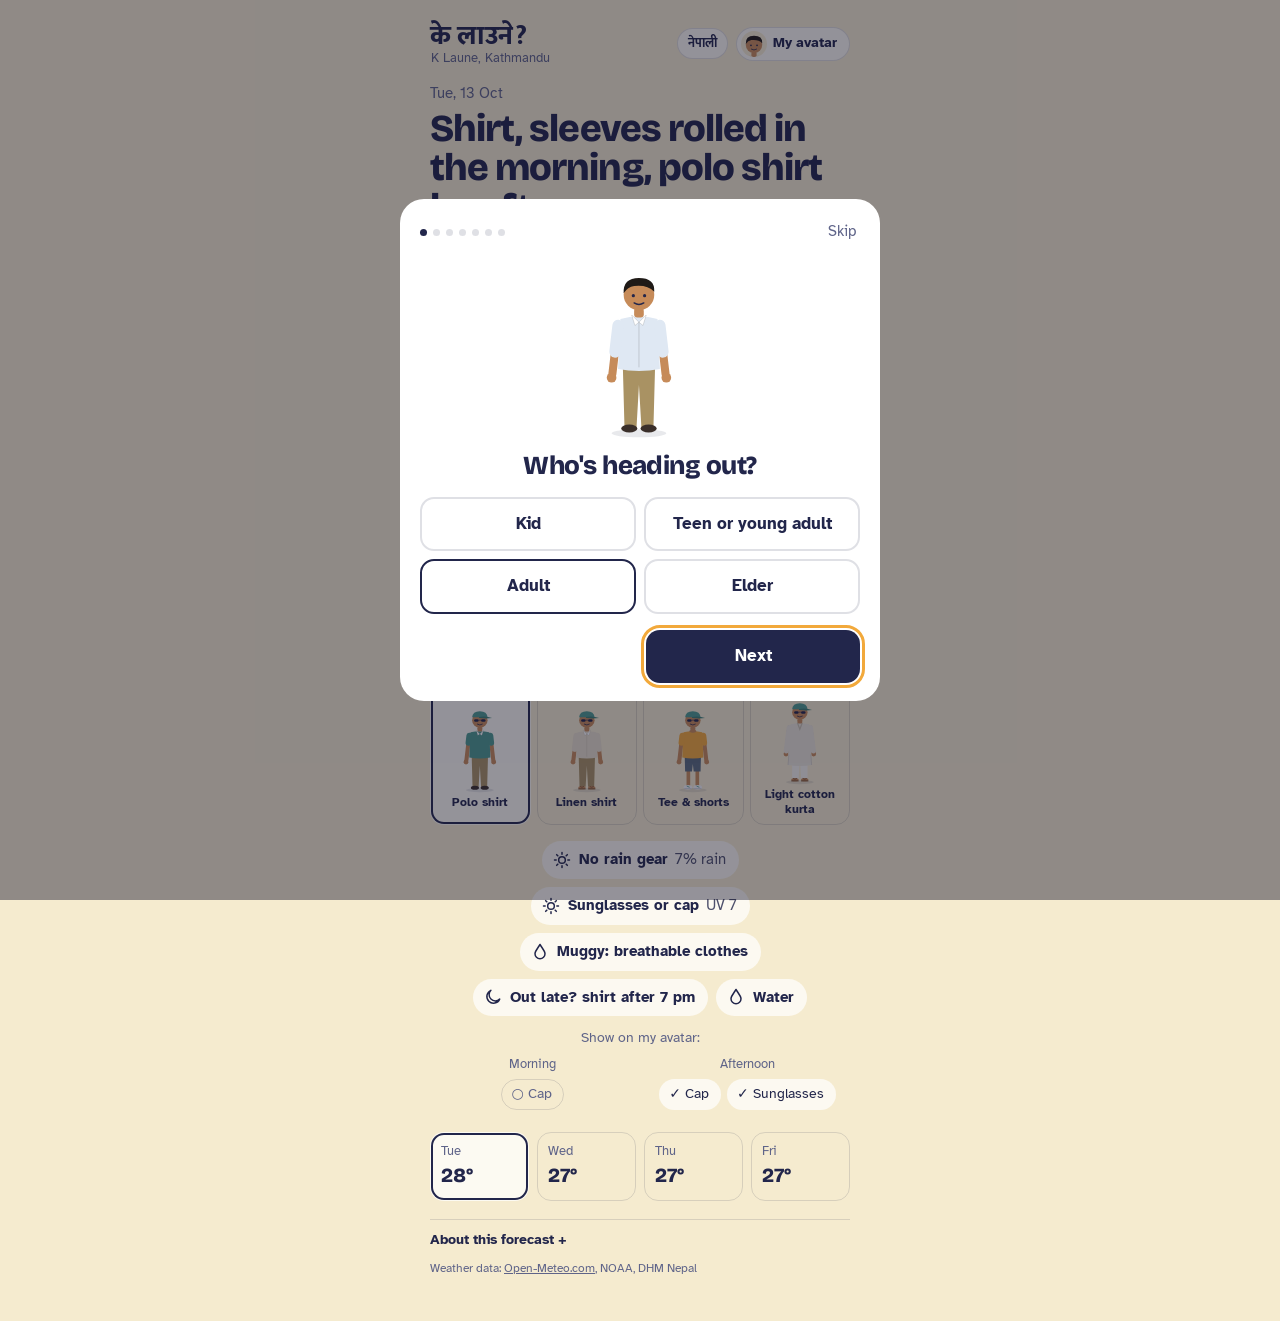
==== commit 258d97bb: "Separate morning and afternoon protection switches" ====
--- a/docs/index.html
+++ b/docs/index.html
@@ -21,6 +21,7 @@
   <div class="stage" id="stage" aria-live="polite"></div>
   <div class="ideas" id="ideas"></div>
   <div class="chips" id="chips"></div>
+  <div class="wear-row" id="wear"></div>
   <div class="days" id="days" role="group" aria-label="Choose a day"></div>
   <details>
     <summary id="t-about"></summary>
--- a/docs/style.css
+++ b/docs/style.css
@@ -56,6 +56,16 @@
 .chip.wet{background:var(--monsoon); color:#fff}
 .chip.warn{background:#8a4b2a; color:#fff}
 .chip .sub{font-weight:400; opacity:.8}
+.wear-row{display:grid; grid-template-columns:1fr; gap:6px 10px; margin:-10px 0 22px; font-size:14px; color:var(--ink-soft); text-align:center}
+.wear-row.two{grid-template-columns:1fr 1fr}
+.wear-row:empty{display:none}
+.wear-row p{grid-column:1 / -1; margin:0}
+.wear-cell{display:flex; flex-wrap:wrap; justify-content:center; align-items:center; gap:6px}
+.wear-cell span{width:100%; font-size:13px}
+.wear{appearance:none; border:1px solid var(--line); background:transparent; color:inherit; font:inherit; font-size:14px; border-radius:999px; padding:4px 11px 4px 9px; cursor:pointer}
+.wear::before{content:"○ "}
+.wear[aria-pressed="true"]{color:var(--ink); background:var(--card); border-color:transparent}
+.wear[aria-pressed="true"]::before{content:"✓ "}
 .days{display:grid; grid-template-columns:repeat(3,1fr); gap:8px; margin:0 0 18px}
 .day{appearance:none; border:1px solid var(--line); background:transparent; color:inherit; font:inherit; padding:9px 10px 10px; border-radius:14px; cursor:pointer; text-align:left; min-width:0}
 .day[aria-pressed="true"]{background:var(--card); border-color:transparent; box-shadow:0 0 0 2px var(--ink) inset}
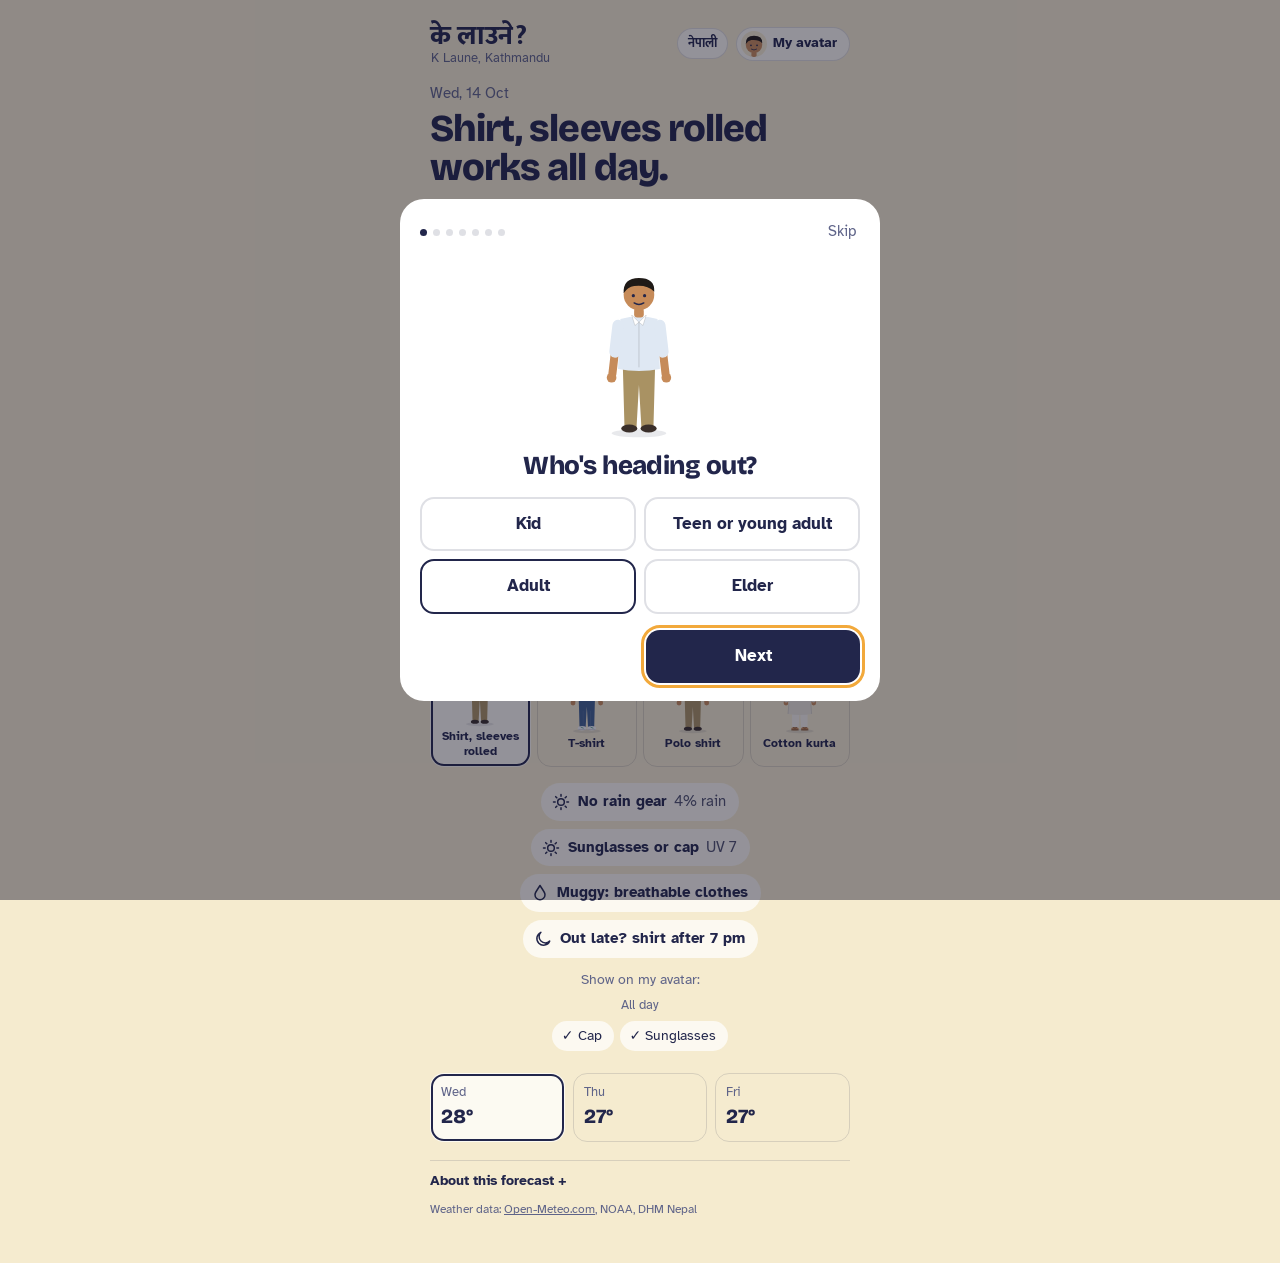
==== commit 7840d9c8: "App: installable PWA with offline support Add a web app manifest, a network-first service worker (fa" ====
--- a/docs/index.html
+++ b/docs/index.html
@@ -5,6 +5,12 @@
 <meta name="viewport" content="width=device-width, initial-scale=1, viewport-fit=cover">
 <title>के लाउने? K Laune — what to wear in Kathmandu</title>
 <meta name="description" content="Kathmandu's forecast as an outfit on your own avatar: what to wear in the morning and afternoon, and whether to take an umbrella or raincoat.">
+<link rel="manifest" href="manifest.webmanifest">
+<meta name="theme-color" content="#1a1d37">
+<meta name="apple-mobile-web-app-capable" content="yes">
+<meta name="apple-mobile-web-app-title" content="K Laune">
+<link rel="apple-touch-icon" href="icons/apple-touch-icon.png">
+<link rel="icon" type="image/png" href="icons/icon-192.png">
 <link rel="preconnect" href="https://fonts.googleapis.com">
 <link rel="preconnect" href="https://fonts.gstatic.com" crossorigin>
 <link href="https://fonts.googleapis.com/css2?family=Bricolage+Grotesque:opsz,wght@12..96,600;12..96,800&family=Atkinson+Hyperlegible:wght@400;700&family=Mukta:wght@500;700;800&display=swap" rel="stylesheet">
